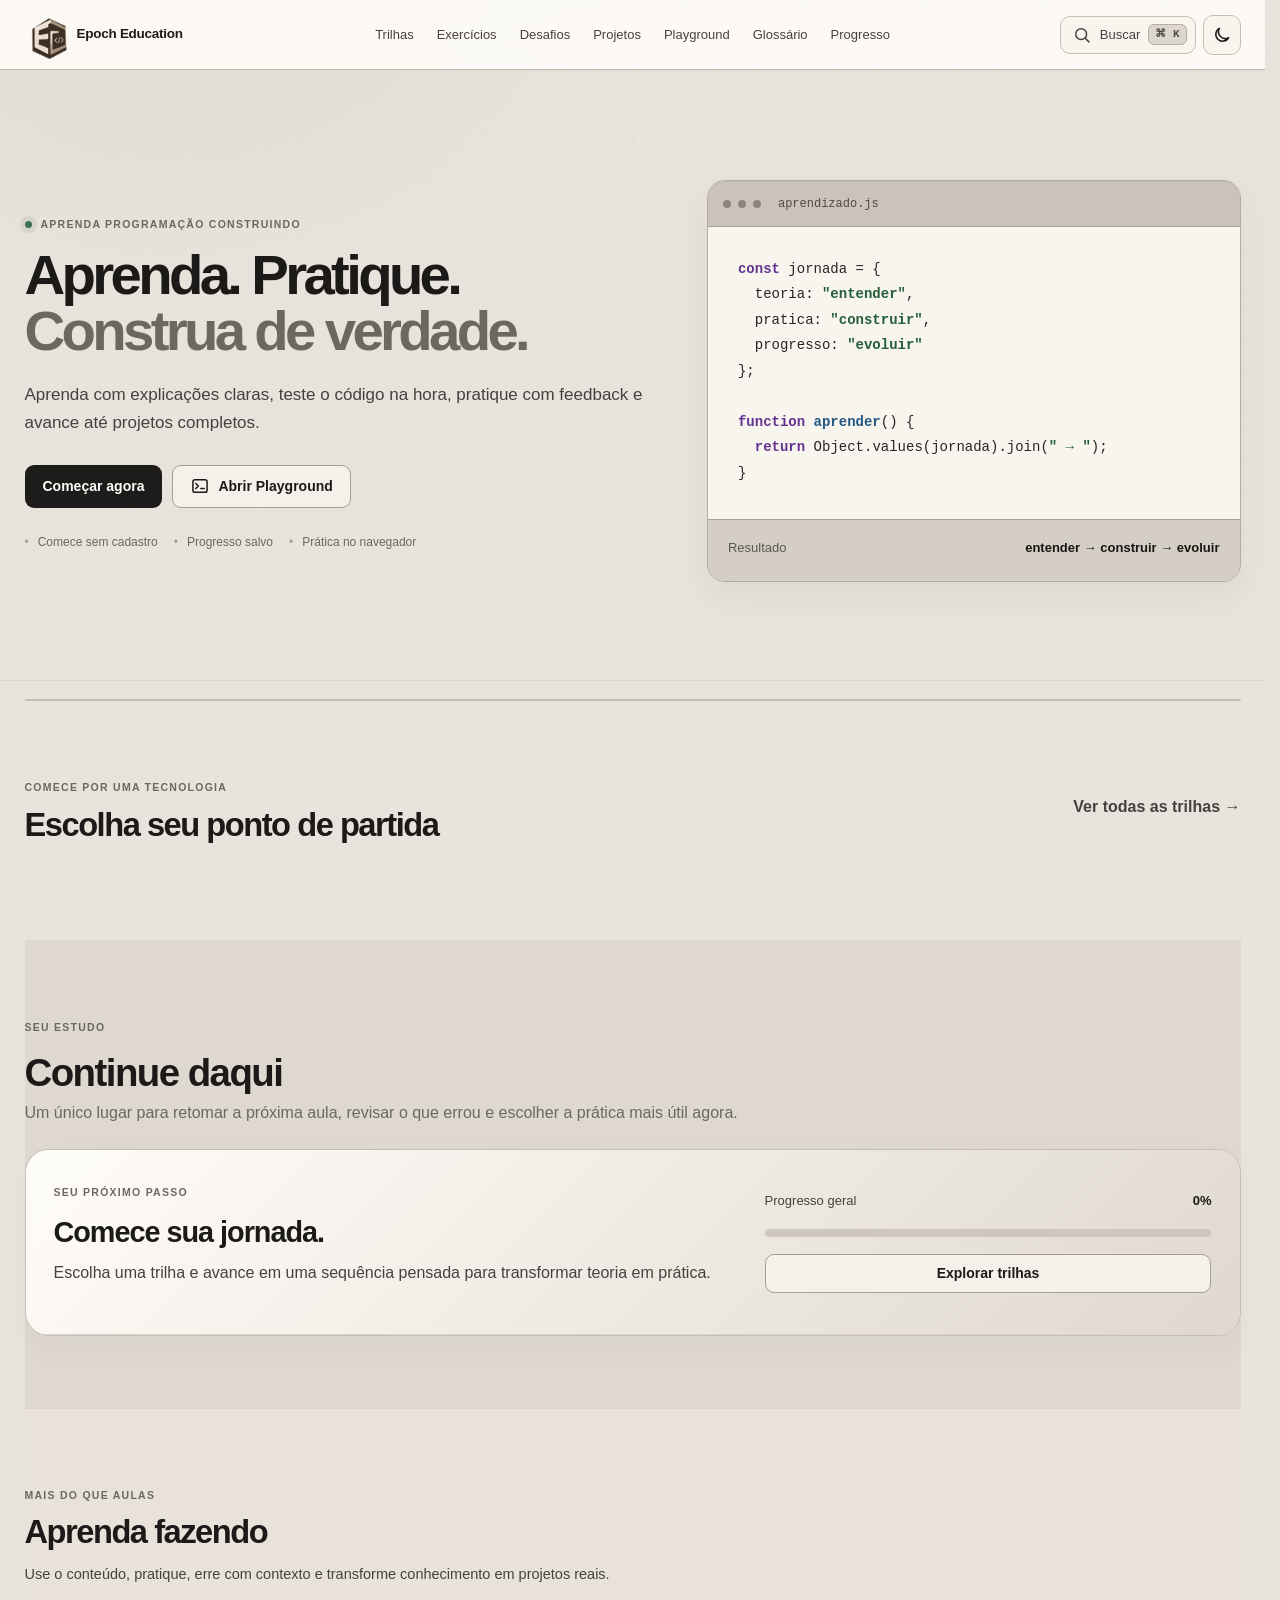
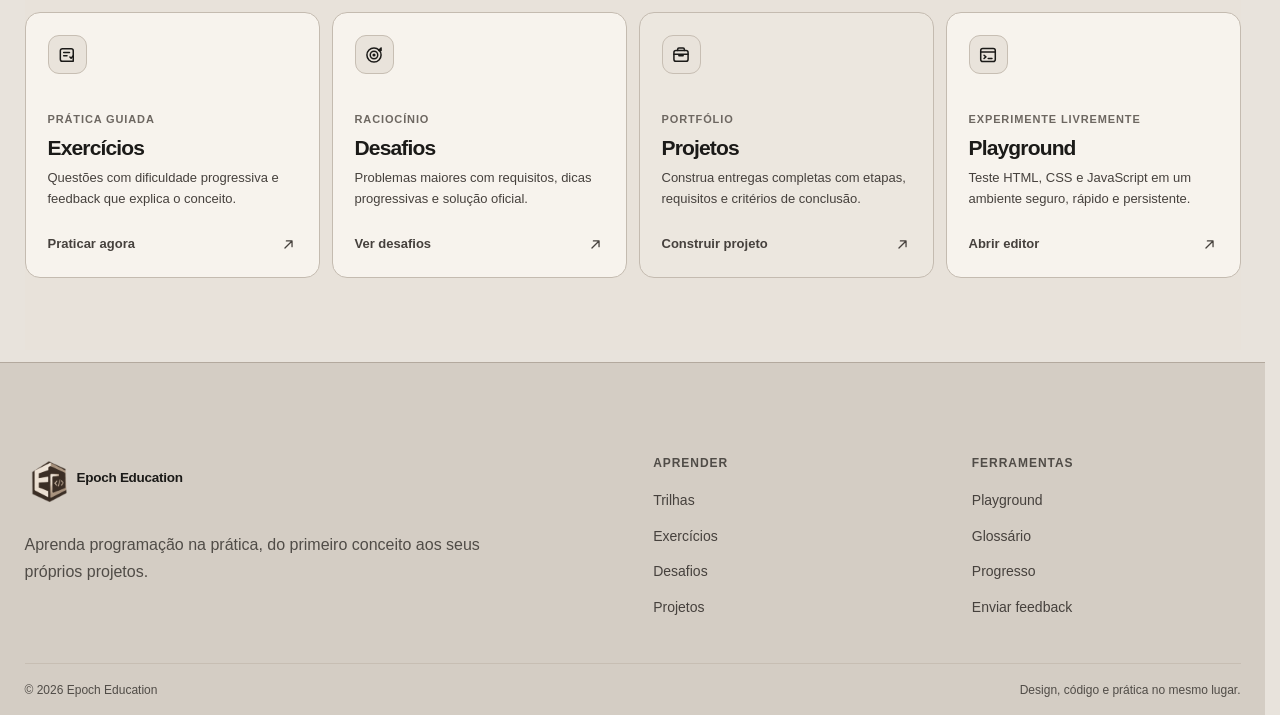
==== Epoch-Education.html @ a71ec085 "chore: sincroniza standalone" ====
<!doctype html>
<html lang="pt-BR" data-theme="dark" data-standalone-file="true" data-build="57">
<head>
  <meta charset="UTF-8" />
  <meta name="viewport" content="width=device-width, initial-scale=1.0" />
  <meta name="description" content="Epoch Education — aprenda HTML, CSS, JavaScript e Python com aulas completas, exercícios, desafios, projetos e playground interativo." />
  <meta name="theme-color" content="#08090a" />
  <meta name="color-scheme" content="dark light" />
  <title>Epoch Education</title>
  <script>
    (() => {
      try {
        const saved = JSON.parse(localStorage.getItem('enterprise-educacional-state-v2') || '{}');
        const theme = saved.theme === 'light' || saved.theme === 'dark'
          ? saved.theme
          : (window.matchMedia && window.matchMedia('(prefers-color-scheme: light)').matches ? 'light' : 'dark');
        document.documentElement.dataset.theme = theme;
        const meta = document.querySelector('meta[name="theme-color"]');
        if (meta) meta.content = theme === 'light' ? '#f5efe6' : '#08090a';
      } catch {}
    })();
  </script>
  <link id="favicon32" rel="icon" type="image/png" sizes="32x32" href="[data-uri]" data-dark-href="[data-uri]" data-light-href="[data-uri]" />
  <link id="favicon16" rel="icon" type="image/png" sizes="16x16" href="[data-uri]" data-dark-href="[data-uri]" data-light-href="[data-uri]" />
  <link id="appleTouchIcon" rel="apple-touch-icon" sizes="180x180" href="[data-uri]" data-dark-href="[data-uri]" data-light-href="[data-uri]" />
  <script>
    (() => {
      const theme = document.documentElement.dataset.theme;
      const isLight = theme === 'light';
      const setHref = (id, darkHref, lightHref) => {
        const el = document.getElementById(id);
        if (el) el.href = isLight ? lightHref : darkHref;
      };
      setTimeout(() => {
        setHref('favicon32', '[data-uri]', '[data-uri]');
        setHref('favicon16', '[data-uri]', '[data-uri]');
        setHref('appleTouchIcon', '[data-uri]', '[data-uri]');
      }, 0);
    })();
  </script>
<meta name="apple-mobile-web-app-capable" content="yes" />
  <meta name="apple-mobile-web-app-status-bar-style" content="black-translucent" />
  <style>

:root {
  color-scheme: dark;
  --bg-0: #060708;
  --bg: #090a0b;
  --bg-2: #0d0f11;
  --bg-3: #111316;
  --surface: #14171a;
  --surface-2: #181c20;
  --surface-3: #1d2126;
  --surface-4: #252a30;
  --surface-hover: #20252b;
  --text: #f5f6f7;
  --text-2: #c5c9ce;
  --text-3: #8e949c;
  --text-4: #686e76;
  --border: #292e34;
  --border-soft: #20252a;
  --border-strong: #3b424a;
  --accent: #f2f3f4;
  --accent-2: #d7dade;
  --accent-contrast: #0c0d0f;
  --success: #8bcaa2;
  --warning: #d4b774;
  --danger: #df8585;
  --focus: #f4f5f6;
  --code-purple: #cfb7ff;
  --code-green: #b8ddb2;
  --code-blue: #a9cbe9;
  --code-orange: #e4c59e;
  --header-h: 74px;
  --radius-xs: 6px;
  --radius-sm: 9px;
  --radius-md: 13px;
  --radius-lg: 18px;
  --radius-xl: 24px;
  --shadow-soft: 0 16px 42px rgba(0,0,0,.18);
  --shadow-strong: 0 28px 80px rgba(0,0,0,.34);
  --shell: min(1640px, calc(100vw - 64px));
  --reading: 780px;
  --editor-split: 55%;
  --font-mono: ui-monospace, SFMono-Regular, Menlo, Monaco, Consolas, "Liberation Mono", "Courier New", monospace;
  --mono: var(--font-mono);
}

html[data-theme="light"] {
  color-scheme: light;
  --bg-0: #ede6dc;
  --bg: #f5efe6;
  --bg-2: #f1eadf;
  --bg-3: #ebe2d6;
  --surface: #faf6f0;
  --surface-2: #fffdf9;
  --surface-3: #f3ece2;
  --surface-4: #e5dccf;
  --surface-hover: #eee6db;
  --text: #1b1916;
  --text-2: #554d45;
  --text-3: #7f756c;
  --text-4: #a09589;
  --border: #d7cec1;
  --border-soft: #e8e0d5;
  --border-strong: #c5b9aa;
  --accent: #1b1916;
  --accent-2: #302b25;
  --accent-contrast: #fffdf9;
  --success: #3f7357;
  --warning: #8a6a29;
  --danger: #a75252;
  --focus: #1b1916;
  --shadow-soft: 0 14px 34px rgba(50,40,30,.08);
  --shadow-strong: 0 28px 70px rgba(50,40,30,.14);
}

* { box-sizing: border-box; }
html { scroll-behavior: smooth; }
body {
  margin: 0;
  min-width: 320px;
  background:
    radial-gradient(circle at 15% -10%, color-mix(in srgb, var(--surface-4) 38%, transparent), transparent 28rem),
    var(--bg);
  color: var(--text);
  font: 16px/1.65 Inter, ui-sans-serif, -apple-system, BlinkMacSystemFont, "Segoe UI", sans-serif;
  -webkit-font-smoothing: antialiased;
  text-rendering: optimizeLegibility;
}
body::before {
  content: "";
  position: fixed;
  inset: 0;
  pointer-events: none;
  z-index: -1;
  opacity: .018;
  background-image: url("data:image/svg+xml,%3Csvg xmlns='http://www.w3.org/2000/svg' width='120' height='120'%3E%3Cfilter id='n'%3E%3CfeTurbulence type='fractalNoise' baseFrequency='.9' numOctaves='2' stitchTiles='stitch'/%3E%3C/filter%3E%3Crect width='100%25' height='100%25' filter='url(%23n)' opacity='.7'/%3E%3C/svg%3E");
}

::selection { background: color-mix(in srgb, var(--accent) 22%, transparent); }
a { color: inherit; text-decoration: none; }
button, input, textarea, select { font: inherit; }
button, select { color: inherit; }
button, a { -webkit-tap-highlight-color: transparent; }
button:focus-visible, a:focus-visible, input:focus-visible, textarea:focus-visible, select:focus-visible, [tabindex]:focus-visible { outline: 2px solid var(--focus); outline-offset: 3px; }
svg { width: 20px; height: 20px; fill: none; stroke: currentColor; stroke-width: 1.8; stroke-linecap: round; stroke-linejoin: round; }
kbd { font: 600 11px/1 ui-monospace, SFMono-Regular, Menlo, monospace; color: var(--text-3); background: var(--bg-2); border: 1px solid var(--border); border-bottom-color: var(--border-strong); border-radius: 6px; padding: 4px 6px; }

.skip-link { position: fixed; top: 10px; left: 10px; z-index: 999; padding: 10px 14px; background: var(--accent); color: var(--accent-contrast); transform: translateY(-160%); border-radius: var(--radius-sm); }
.skip-link:focus { transform: translateY(0); }
.icon-sprite { position: absolute; width: 0; height: 0; overflow: hidden; }
.shell { width: var(--shell); margin: 0 auto; }

/* Header */
.site-header {
  position: sticky; top: 0; z-index: 50; height: var(--header-h);
  border-bottom: 1px solid color-mix(in srgb, var(--border) 76%, transparent);
  background: color-mix(in srgb, var(--bg) 86%, transparent);
  backdrop-filter: blur(20px) saturate(110%);
}
.header-inner { height: 100%; display: grid; grid-template-columns: 1fr auto 1fr; align-items: center; gap: 24px; }
.brand { display: inline-flex; align-items: center; gap: 12px; min-width: 0; width: fit-content; }
.brand-mark { width: 48px; height: 48px; display: inline-grid; place-items: center; flex: 0 0 auto; padding: 0; border: 0; background: transparent; }
.brand-symbol { width: 100%; height: 100%; }
.brand-symbol-frame { fill: var(--surface-2); stroke: var(--border-strong); }
.brand-symbol-primary { stroke: var(--text); stroke-width: 2.4; }
.brand-symbol-secondary { stroke: var(--text-3); stroke-width: 2.1; }
.brand-symbol-slash { stroke: var(--text-2); stroke-width: 2.2; }
.brand-name { font-weight: 780; font-size: 14px; letter-spacing: -.015em; white-space: nowrap; }
.desktop-nav { display: flex; align-items: center; gap: 2px; }
.desktop-nav a { position: relative; padding: 9px 12px; color: var(--text-2); font-size: 14px; border-radius: var(--radius-sm); transition: color .16s ease, background .16s ease; }
.desktop-nav a:hover { color: var(--text); background: var(--surface); }
.desktop-nav a.active { color: var(--text); background: var(--surface-2); }
.desktop-nav a.active::after { content: ""; position: absolute; left: 12px; right: 12px; bottom: 3px; height: 1px; background: var(--text-3); }
.header-actions { justify-self: end; display: flex; align-items: center; gap: 8px; }
.icon-button, .search-trigger { border: 1px solid var(--border); background: var(--surface); cursor: pointer; transition: .16s ease; }
.icon-button { display: inline-grid; place-items: center; width: 40px; height: 40px; padding: 0; border-radius: 10px; }
.search-trigger { min-height: 40px; padding: 0 8px 0 11px; display: inline-flex; align-items: center; gap: 8px; border-radius: 10px; color: var(--text-2); }
.search-trigger-label { font-size: 13px; }
.search-trigger:hover, .icon-button:hover { background: var(--surface-hover); border-color: var(--border-strong); color: var(--text); }
.mobile-menu-button { display: none; }
.mobile-nav { position: absolute; top: calc(var(--header-h) - 1px); left: 0; right: 0; padding: 12px 22px 20px; background: color-mix(in srgb, var(--bg) 96%, transparent); border-bottom: 1px solid var(--border); box-shadow: var(--shadow-strong); }
.mobile-nav a { display: block; padding: 13px 4px; border-bottom: 1px solid var(--border-soft); color: var(--text-2); font-weight: 650; }
.mobile-nav a:last-child { border-bottom: 0; }

/* Shared */
.page { display: none; min-height: calc(100vh - var(--header-h)); }
.page.active { display: block; animation: pageIn .24s ease both; }
@keyframes pageIn { from { opacity: 0; transform: translateY(5px); } to { opacity: 1; transform: none; } }
h1,h2,h3,p { margin-top: 0; }
h1,h2,h3 { letter-spacing: -.04em; line-height: 1.08; text-wrap: balance; }
p { text-wrap: pretty; }
.eyebrow { display: inline-flex; align-items: center; gap: 9px; margin-bottom: 18px; color: var(--text-2); font-size: 12px; font-weight: 800; letter-spacing: .1em; text-transform: uppercase; }
.eyebrow.simple { margin: 0 0 10px; }
.status-dot { width: 7px; height: 7px; border-radius: 50%; background: var(--success); box-shadow: 0 0 0 5px color-mix(in srgb, var(--success) 11%, transparent); }
.text-muted { color: var(--text-3); }
.button { min-height: 46px; display: inline-flex; align-items: center; justify-content: center; gap: 8px; padding: 0 18px; border-radius: 10px; border: 1px solid transparent; font-weight: 760; cursor: pointer; transition: transform .16s ease, background .16s ease, border-color .16s ease, color .16s ease; }
.button.primary { background: var(--accent); color: var(--accent-contrast); }
.button.primary:hover { transform: translateY(-1px); background: var(--accent-2); }
.button.primary:active { transform: translateY(0); }
.button.secondary { border-color: var(--border-strong); background: var(--surface); color: var(--text); }
.button.secondary:hover { background: var(--surface-hover); }
.button.danger-ghost { border-color: color-mix(in srgb, var(--danger) 44%, var(--border)); color: var(--danger); background: transparent; }
.button:disabled { opacity: .55; cursor: not-allowed; transform: none !important; }
.text-button, .text-link { border: 0; padding: 0; background: transparent; color: var(--text-2); font-weight: 700; cursor: pointer; }
.text-button { display: inline-flex; align-items: center; gap: 7px; }
.text-button:hover, .text-link:hover { color: var(--text); }
.text-button .ui-icon { width: 16px; height: 16px; }
.badge-row { display: flex; gap: 7px; flex-wrap: wrap; margin-bottom: 18px; }
.badge { display: inline-flex; align-items: center; min-height: 25px; padding: 3px 8px; border: 1px solid var(--border); border-radius: 999px; background: color-mix(in srgb, var(--surface-3) 66%, transparent); color: var(--text-3); font-size: 11px; font-weight: 680; }
.progress { height: 8px; border-radius: 999px; background: var(--surface-4); overflow: hidden; }
.progress span { display: block; height: 100%; background: linear-gradient(90deg, var(--text-3), var(--accent)); border-radius: inherit; transition: width .35s ease; }
.progress-label { display: flex; justify-content: space-between; gap: 16px; font-size: 13px; color: var(--text-2); }
.progress-label strong { color: var(--text); }
.empty-state { padding: 26px; border: 1px dashed var(--border); background: var(--bg-2); border-radius: var(--radius-md); color: var(--text-3); text-align: center; }

/* Home */
.hero-wrap { position: relative; overflow: clip; border-bottom: 1px solid var(--border-soft); }
.hero-wrap::before { content: ""; position: absolute; inset: 0; pointer-events: none; background: linear-gradient(90deg, transparent 0 49.85%, color-mix(in srgb, var(--border) 38%, transparent) 49.9% 50.1%, transparent 50.15%), linear-gradient(color-mix(in srgb, var(--border) 22%, transparent) 1px, transparent 1px); background-size: 100% 100%, 100% 96px; mask-image: linear-gradient(to bottom, rgba(0,0,0,.5), transparent 85%); opacity: .36; }
.hero-grid { position: relative; display: grid; grid-template-columns: 1.08fr .92fr; gap: 84px; align-items: center; padding: 94px 0 76px; min-height: 660px; }
.hero-copy h1 { font-size: clamp(54px, 5.15vw, 88px); margin: 0 0 28px; max-width: 900px; }
.hero-lead { max-width: 760px; color: var(--text-2); font-size: clamp(18px,1.3vw,22px); line-height: 1.65; margin-bottom: 32px; }
.hero-actions { display: flex; gap: 12px; flex-wrap: wrap; }
.hero-meta { display: flex; gap: 22px; flex-wrap: wrap; margin-top: 30px; color: var(--text-3); font-size: 13px; }
.hero-meta span::before { content: "•"; margin-right: 9px; color: var(--border-strong); }
.hero-panel { position: relative; border: 1px solid var(--border); background: linear-gradient(180deg, var(--surface-2), var(--surface)); border-radius: var(--radius-xl); overflow: hidden; box-shadow: var(--shadow-strong); }
.hero-panel::after { content: ""; position: absolute; inset: 0; pointer-events: none; border-radius: inherit; box-shadow: inset 0 1px 0 color-mix(in srgb, var(--text) 6%, transparent); }
.terminal-top { display: flex; align-items: center; gap: 7px; height: 49px; padding: 0 16px; border-bottom: 1px solid var(--border); color: var(--text-3); font: 12px/1 ui-monospace, SFMono-Regular, Menlo, monospace; background: var(--surface); }
.terminal-top > span { width: 8px; height: 8px; border-radius: 50%; background: var(--border-strong); }
.terminal-top div { margin-left: 10px; }
.hero-panel pre { margin: 0; padding: 36px; min-height: 324px; overflow: auto; font: 15px/1.9 ui-monospace, SFMono-Regular, Menlo, monospace; color: var(--text-2); background: color-mix(in srgb, var(--bg-2) 58%, var(--surface)); }
.code-keyword { color: var(--code-purple); }.code-string { color: var(--code-green); }.code-fn { color: var(--code-blue); }
.terminal-result { display: flex; justify-content: space-between; gap: 20px; padding: 20px 24px; border-top: 1px solid var(--border); background: var(--surface); font-size: 14px; }
.terminal-result span { color: var(--text-3); }
.platform-strip { display: grid; grid-template-columns: repeat(4,1fr); margin-top: 28px; border: 1px solid var(--border); border-radius: var(--radius-lg); background: var(--surface); overflow: hidden; }
.platform-stat { min-height: 74px; display: flex; align-items: center; gap: 12px; padding: 15px 20px; border-right: 1px solid var(--border); color: var(--text-2); font-size: 13px; }
.platform-stat:last-child { border-right: 0; }
.platform-stat-icon { width: 34px; height: 34px; display: grid; place-items: center; border-radius: 9px; background: var(--surface-3); color: var(--text); }
.platform-stat-icon svg { width: 17px; height: 17px; }
.section-block { padding: 76px 0; }
.section-block + .section-block { border-top: 1px solid var(--border-soft); }
.section-tone-b { position: relative; }
.section-tone-b::before { content: ""; position: absolute; z-index: -1; left: 0; width: 100%; transform: none; inset-block: 0; background: color-mix(in srgb, var(--bg-2) 62%, transparent); }
.section-heading { display: flex; align-items: end; justify-content: space-between; gap: 40px; margin-bottom: 34px; }
.section-heading.compact { align-items: center; }
.section-heading h2 { margin: 0; font-size: clamp(34px,3vw,48px); }
.section-heading p { color: var(--text-2); max-width: 680px; margin: 12px 0 0; }
.tech-grid { display: grid; grid-template-columns: repeat(4,1fr); gap: 16px; }
.tech-card { position: relative; min-height: 260px; padding: 25px; display: flex; flex-direction: column; border: 1px solid var(--border); border-radius: var(--radius-lg); background: linear-gradient(145deg, var(--surface-2), var(--surface)); transition: transform .18s ease, border-color .18s ease, background .18s ease; overflow: hidden; }
.tech-card::after { content: ""; position: absolute; width: 120px; height: 120px; border: 1px solid var(--border-soft); border-radius: 28px; right: -54px; top: -48px; transform: rotate(22deg); }
.tech-card:hover { transform: translateY(-4px); border-color: var(--border-strong); background: linear-gradient(145deg, var(--surface-3), var(--surface)); }
.tech-card .tech-code { display: inline-flex; width: 48px; height: 48px; align-items: center; justify-content: center; border: 1px solid var(--border-strong); background: var(--bg-2); border-radius: 12px; font: 800 13px/1 ui-monospace,monospace; margin-bottom: 42px; }
.tech-card h3 { font-size: 26px; margin: 0 0 8px; }
.tech-card p { color: var(--text-2); margin: 0 0 24px; font-size: 14px; }
.tech-card .card-foot { margin-top: auto; display: flex; align-items: end; justify-content: space-between; gap: 16px; color: var(--text-3); font-size: 12px; }
.tech-card .card-foot strong { display: block; color: var(--text); font-size: 13px; margin-top: 3px; }
.continue-card { display: grid; grid-template-columns: 1fr minmax(330px,.66fr); gap: 54px; padding: 38px; border: 1px solid var(--border); background: linear-gradient(135deg, var(--surface-2), var(--surface)); border-radius: var(--radius-xl); box-shadow: var(--shadow-soft); }
.continue-card h2 { font-size: 36px; margin-bottom: 11px; }
.continue-card p { color: var(--text-2); margin: 0; max-width: 730px; }
.continue-meta { display: flex; gap: 10px; flex-wrap: wrap; margin-top: 20px; }
.continue-meta span { padding: 6px 9px; border-radius: 8px; background: var(--surface-3); border: 1px solid var(--border); color: var(--text-3); font-size: 12px; }
.continue-progress { display: flex; flex-direction: column; justify-content: center; gap: 17px; }
.feature-grid { display: grid; grid-template-columns: repeat(12,1fr); gap: 16px; }
.feature-card { min-height: 280px; padding: 26px; border: 1px solid var(--border); background: var(--surface); border-radius: var(--radius-lg); display: flex; flex-direction: column; transition: transform .18s ease, border-color .18s ease, background .18s ease; }
.feature-card:nth-child(1), .feature-card:nth-child(4) { grid-column: span 4; }
.feature-card:nth-child(2), .feature-card:nth-child(3) { grid-column: span 2; }
.feature-card:hover { transform: translateY(-3px); border-color: var(--border-strong); background: var(--surface-2); }
.feature-icon { width: 44px; height: 44px; display: grid; place-items: center; border: 1px solid var(--border); border-radius: 11px; background: var(--surface-3); margin-bottom: 36px; }
.feature-kicker { color: var(--text-3); font-size: 11px; font-weight: 800; text-transform: uppercase; letter-spacing: .08em; margin-bottom: 8px; }
.feature-card h3 { font-size: 24px; margin: 0 0 9px; }
.feature-card p { color: var(--text-2); font-size: 14px; margin: 0 0 24px; }
.feature-link { margin-top: auto; display: inline-flex; align-items: center; justify-content: space-between; gap: 12px; color: var(--text-2); font-size: 13px; font-weight: 700; }
.feature-link svg { width: 17px; height: 17px; }

/* Page shells */
.page-shell { padding: 68px 0 96px; }
.page-header { max-width: 940px; margin-bottom: 42px; }
.page-header.split { max-width: none; display: flex; align-items: end; justify-content: space-between; gap: 28px; }
.page-header.compact-bottom { margin-bottom: 24px; }
.page-header h1 { font-size: clamp(46px,4.2vw,68px); margin: 0 0 16px; }
.page-header p { max-width: 760px; color: var(--text-2); font-size: 18px; margin: 0; }

/* Tracks */
.track-grid { display: grid; grid-template-columns: repeat(2,1fr); gap: 18px; }
.track-card { position: relative; padding: 30px; border: 1px solid var(--border); border-radius: var(--radius-xl); background: linear-gradient(145deg, var(--surface-2), var(--surface)); overflow: hidden; }
.track-card::after { content: ""; position: absolute; width: 190px; height: 190px; border: 1px solid var(--border-soft); border-radius: 36px; right: -95px; top: -90px; transform: rotate(26deg); pointer-events: none; }
.track-top { display: flex; justify-content: space-between; gap: 24px; align-items: flex-start; margin-bottom: 26px; }
.track-icon { width: 58px; height: 58px; display: grid; place-items: center; border: 1px solid var(--border-strong); background: var(--bg-2); border-radius: 14px; font: 800 14px/1 ui-monospace,monospace; }
.track-card h2 { font-size: 32px; margin: 0 0 9px; }
.track-card p { color: var(--text-2); margin: 0; max-width: 580px; }
.track-meta { display: flex; gap: 10px; flex-wrap: wrap; color: var(--text-3); font-size: 12px; margin: 22px 0; }
.track-meta span { padding: 6px 9px; border: 1px solid var(--border); background: var(--surface-3); border-radius: 8px; }
.track-modules { display: grid; gap: 0; margin: 24px 0; }
.module-row { display: flex; align-items: center; justify-content: space-between; gap: 14px; padding: 13px 0; border-top: 1px solid var(--border-soft); font-size: 14px; }
.module-row span:last-child { color: var(--text-3); }
.track-next { padding: 15px 16px; margin: 18px 0; border: 1px solid var(--border); border-radius: var(--radius-md); background: var(--bg-2); }
.track-next small { display: block; color: var(--text-3); margin-bottom: 4px; }
.track-next strong { font-size: 14px; }

/* Lesson */
.lesson-layout { display: grid; grid-template-columns: 312px minmax(0,1fr); gap: 58px; padding: 44px 0 96px; }
.lesson-sidebar { position: sticky; top: calc(var(--header-h) + 20px); align-self: start; max-height: calc(100vh - var(--header-h) - 40px); overflow: hidden; border: 1px solid var(--border); border-radius: var(--radius-lg); background: var(--surface); }
.lesson-mobile-toggle { display: none; }
.lesson-sidebar-body { max-height: inherit; overflow: auto; }
.sidebar-heading { padding: 22px 20px 16px; border-bottom: 1px solid var(--border); background: linear-gradient(180deg,var(--surface-2),var(--surface)); }
.sidebar-heading h2 { font-size: 22px; margin: 0 0 6px; }
.sidebar-heading p { color: var(--text-3); font-size: 12px; margin: 0; }
.lesson-nav { display: grid; padding: 8px; }
.lesson-module-group + .lesson-module-group { border-top: 1px solid var(--border-soft); padding-top: 8px; margin-top: 8px; }
.lesson-module-title { padding: 8px 10px 6px; color: var(--text-4); font-size: 10px; font-weight: 800; text-transform: uppercase; letter-spacing: .08em; }
.lesson-nav button { display: flex; align-items: center; gap: 10px; width: 100%; padding: 10px; border: 0; border-radius: 9px; background: transparent; color: var(--text-2); text-align: left; cursor: pointer; }
.lesson-nav button:hover, .lesson-nav button.active { background: var(--surface-3); color: var(--text); }
.lesson-nav button.active { box-shadow: inset 2px 0 var(--text-3); }
.lesson-nav .lesson-state { width: 20px; height: 20px; border: 1px solid var(--border-strong); border-radius: 50%; display: grid; place-items: center; font-size: 10px; flex: 0 0 auto; }
.lesson-nav button.done .lesson-state { background: var(--accent); color: var(--accent-contrast); border-color: var(--accent); }
.sidebar-progress { padding: 18px 20px 22px; border-top: 1px solid var(--border); background: var(--bg-2); }
.lesson-content { min-width: 0; max-width: 1040px; padding-bottom: 40px; }
.lesson-breadcrumb { color: var(--text-3); font-size: 12px; margin-bottom: 16px; }
.lesson-header-meta { display: flex; gap: 10px; flex-wrap: wrap; margin: 0 0 18px; }
.lesson-header-meta span { display: inline-flex; align-items: center; gap: 6px; min-height: 28px; padding: 5px 9px; border: 1px solid var(--border); border-radius: 8px; background: var(--surface); color: var(--text-3); font-size: 12px; }
.lesson-header-meta svg { width: 14px; height: 14px; }
.lesson-content h1 { font-size: clamp(46px,4vw,66px); margin: 0 0 16px; }
.lesson-intro { font-size: 19px; line-height: 1.7; color: var(--text-2); max-width: var(--reading); margin-bottom: 34px; }
.lesson-top-grid { display: grid; grid-template-columns: minmax(0,var(--reading)) 220px; gap: 30px; align-items: start; }
.lesson-toc { position: sticky; top: calc(var(--header-h) + 24px); padding: 16px; border: 1px solid var(--border); border-radius: var(--radius-md); background: var(--surface); }
.lesson-toc strong { display: block; font-size: 11px; text-transform: uppercase; letter-spacing: .08em; color: var(--text-3); margin-bottom: 9px; }
.lesson-toc a { display: block; padding: 5px 0; color: var(--text-3); font-size: 12px; }
.lesson-toc a:hover { color: var(--text); }
.lesson-section { max-width: var(--reading); margin: 46px 0; scroll-margin-top: 100px; }
.lesson-section h2 { font-size: 30px; margin-bottom: 15px; }
.lesson-section h3 { font-size: 21px; margin: 24px 0 10px; }
.lesson-section p, .lesson-section li { color: var(--text-2); }
.lesson-section ul { padding-left: 20px; }
.lesson-objectives { padding: 24px; border: 1px solid var(--border); background: linear-gradient(145deg,var(--surface-2),var(--surface)); border-radius: var(--radius-lg); }
.lesson-objectives li + li { margin-top: 7px; }
.lesson-rich-grid { display: grid; grid-template-columns: 1fr 1fr; gap: 14px; max-width: var(--reading); margin: 28px 0; }
.mini-callout { padding: 18px; border: 1px solid var(--border); border-radius: var(--radius-md); background: var(--surface); }
.mini-callout strong { display: block; margin-bottom: 6px; }
.mini-callout p { margin: 0; color: var(--text-2); }
.callout { max-width: var(--reading); padding: 20px 22px; border-left: 3px solid var(--border-strong); background: var(--surface); border-radius: 0 var(--radius-md) var(--radius-md) 0; margin: 26px 0; }
.callout.tip { border-left-color: var(--success); }
.callout.warning { border-left-color: var(--warning); }
.callout strong { display: block; margin-bottom: 5px; }
.callout p { margin: 0; color: var(--text-2); }
.code-block { max-width: 900px; margin: 30px 0; border: 1px solid var(--border); background: #0b0d0f; border-radius: var(--radius-lg); overflow: hidden; }
.code-head { min-height: 44px; display: flex; align-items: center; justify-content: space-between; gap: 12px; padding: 0 14px; border-bottom: 1px solid #252a2f; background: #111417; color: #9ba1a8; font-size: 12px; }
.code-block pre { margin: 0; overflow: auto; padding: 22px; color: #e6e8eb; font: 14px/1.75 ui-monospace,SFMono-Regular,Menlo,monospace; }
html[data-theme="light"] .code-block { box-shadow: var(--shadow-soft); }
.lesson-concepts { display: flex; gap: 7px; flex-wrap: wrap; max-width: var(--reading); margin: 26px 0; }
.term-inline { border: 1px solid var(--border); background: var(--surface); color: var(--text-2); border-radius: 8px; padding: 6px 9px; cursor: pointer; font-size: 12px; text-decoration: underline; text-decoration-style: dotted; text-underline-offset: 3px; }
.term-inline:hover { background: var(--surface-hover); color: var(--text); }
.lesson-actions { display: grid; grid-template-columns: 1fr auto 1fr; gap: 12px; align-items: center; padding-top: 34px; border-top: 1px solid var(--border); margin-top: 54px; }
.lesson-actions .next { text-align: right; }
.lesson-actions .button { justify-self: center; }

/* Exercises */
.exercise-toolbar { display: flex; gap: 8px; flex-wrap: wrap; margin-bottom: 24px; }
.filter-chip { min-height: 38px; border: 1px solid var(--border); background: var(--surface); color: var(--text-2); padding: 7px 13px; border-radius: 999px; cursor: pointer; }
.filter-chip:hover { border-color: var(--border-strong); color: var(--text); }
.filter-chip.active { background: var(--accent); color: var(--accent-contrast); border-color: var(--accent); }
.exercise-layout { display: grid; grid-template-columns: 350px minmax(0,1fr); gap: 18px; align-items: start; }
.exercise-list-panel { border: 1px solid var(--border); border-radius: var(--radius-lg); background: var(--surface); overflow: hidden; position: sticky; top: calc(var(--header-h) + 24px); }
.exercise-list-meta { padding: 14px 16px; border-bottom: 1px solid var(--border); color: var(--text-3); font-size: 12px; }
.exercise-list { display: grid; max-height: 720px; overflow: auto; padding: 7px; }
.exercise-list button { width: 100%; text-align: left; padding: 14px; border: 0; border-bottom: 1px solid var(--border-soft); background: transparent; border-radius: 9px; cursor: pointer; color: var(--text); }
.exercise-list button:hover { background: var(--surface-3); }
.exercise-list button.active { background: var(--surface-3); box-shadow: inset 2px 0 var(--text-3); }
.exercise-list small { display: block; color: var(--text-3); margin-bottom: 5px; }
.exercise-list strong { font-size: 14px; }
.exercise-list .exercise-list-state { float: right; color: var(--success); }
.exercise-card { min-height: 510px; padding: 34px; border: 1px solid var(--border); background: linear-gradient(145deg,var(--surface-2),var(--surface)); border-radius: var(--radius-xl); }
.exercise-card-head { display: flex; align-items: start; justify-content: space-between; gap: 20px; margin-bottom: 18px; }
.exercise-card h2 { font-size: 34px; margin-bottom: 10px; }
.exercise-counter { color: var(--text-3); font-size: 12px; white-space: nowrap; }
.exercise-prompt { font-size: 18px; line-height: 1.7; color: var(--text-2); max-width: 790px; }
.options { display: grid; gap: 10px; margin: 26px 0; }
.option { position: relative; padding: 15px 16px; border: 1px solid var(--border); background: var(--bg-2); color: var(--text); border-radius: 11px; cursor: pointer; text-align: left; }
.option:hover { border-color: var(--border-strong); background: var(--surface-3); }
.option.selected { border-color: var(--text-3); background: var(--surface-3); box-shadow: inset 2px 0 var(--text-2); }
.answer-input { width: 100%; min-height: 138px; padding: 16px; margin: 10px 0 22px; border: 1px solid var(--border); background: var(--bg-2); color: var(--text); border-radius: 11px; resize: vertical; }
.exercise-actions { display: flex; align-items: center; gap: 12px; flex-wrap: wrap; }
.attempt-count { color: var(--text-3); font-size: 12px; }
.feedback { margin-top: 22px; padding: 20px; border-radius: var(--radius-md); border: 1px solid var(--border); background: var(--bg-2); }
.feedback.success { border-color: color-mix(in srgb,var(--success) 54%, var(--border)); box-shadow: inset 3px 0 color-mix(in srgb,var(--success) 68%, transparent); }
.feedback.error { border-color: color-mix(in srgb,var(--danger) 54%, var(--border)); box-shadow: inset 3px 0 color-mix(in srgb,var(--danger) 68%, transparent); }
.feedback strong { display: block; margin-bottom: 6px; }
.feedback p { margin: 0; color: var(--text-2); }
.feedback-actions { display: flex; gap: 12px; flex-wrap: wrap; margin-top: 14px; }

/* Challenge / Project */
.challenge-grid, .project-grid { display: grid; grid-template-columns: repeat(3,1fr); gap: 16px; align-items: start; }
.challenge-card, .project-card { padding: 26px; border: 1px solid var(--border); background: var(--surface); border-radius: var(--radius-lg); display: flex; flex-direction: column; min-height: 340px; }
.project-card { background: linear-gradient(150deg,var(--surface-2),var(--surface)); }
.challenge-card { background: linear-gradient(180deg,var(--surface),var(--bg-2)); }
.challenge-card h2, .project-card h2 { font-size: 27px; margin-bottom: 10px; }
.challenge-card > p, .project-card > p { color: var(--text-2); }
.card-bottom { margin-top: auto; }
.hint-box { margin-top: 18px; padding: 17px; background: var(--bg-2); border: 1px solid var(--border); border-radius: 10px; }
.hint-box p { margin: 0; color: var(--text-2); }
.requirement-list, .project-details { display: grid; gap: 8px; margin: 20px 0; }
.requirement-item { display: flex; gap: 9px; align-items: flex-start; padding-top: 8px; border-top: 1px solid var(--border-soft); color: var(--text-2); font-size: 13px; }
.requirement-item::before { content: "—"; color: var(--text-4); }
.project-progress-line { display: flex; align-items: center; justify-content: space-between; gap: 12px; margin: 18px 0 8px; color: var(--text-3); font-size: 12px; }
.project-step-row { display: flex; gap: 10px; align-items: flex-start; padding: 11px 0; border-top: 1px solid var(--border-soft); color: var(--text-2); font-size: 13px; cursor: pointer; }
.project-step-row input { margin-top: 3px; accent-color: var(--accent); }

/* Playground */
.playground-shell { padding: 58px 0 88px; }
.playground-actions { display: flex; gap: 9px; align-items: center; flex-wrap: wrap; justify-content: flex-end; }

.visually-hidden { position:absolute !important; width:1px !important; height:1px !important; padding:0 !important; margin:-1px !important; overflow:hidden !important; clip:rect(0 0 0 0) !important; white-space:nowrap !important; border:0 !important; }
.preset-picker { position:relative; z-index:18; }
.preset-trigger { min-height:46px; min-width:224px; max-width:280px; display:grid; grid-template-columns:34px minmax(0,1fr) 18px; align-items:center; gap:10px; padding:6px 10px 6px 7px; border:1px solid var(--border); border-radius:11px; background:var(--surface); color:var(--text); cursor:pointer; text-align:left; transition:background .16s ease,border-color .16s ease,box-shadow .16s ease; }
.preset-trigger:hover,.preset-picker.open .preset-trigger { background:var(--surface-hover); border-color:var(--border-strong); }
.preset-picker.open .preset-trigger { box-shadow:0 0 0 3px color-mix(in srgb,var(--focus) 8%,transparent); }
.preset-trigger-icon { width:34px; height:34px; display:grid; place-items:center; border-radius:8px; background:var(--surface-3); color:var(--text-2); }
.preset-trigger-icon .ui-icon { width:17px; height:17px; }
.preset-trigger-copy { min-width:0; display:flex; flex-direction:column; gap:1px; }
.preset-trigger-copy small { color:var(--text-4); font-size:9px; font-weight:800; letter-spacing:.08em; text-transform:uppercase; line-height:1.2; }
.preset-trigger-copy strong { overflow:hidden; text-overflow:ellipsis; white-space:nowrap; font-size:12px; line-height:1.35; letter-spacing:-.01em; }
.preset-chevron { width:15px; height:15px; color:var(--text-4); transition:transform .18s ease; }
.preset-picker.open .preset-chevron { transform:rotate(180deg); }
.preset-menu { position:absolute; top:calc(100% + 10px); right:0; width:min(570px,calc(100vw - 40px)); max-height:min(590px,70vh); overflow:auto; padding:16px; border:1px solid var(--border-strong); border-radius:16px; background:color-mix(in srgb,var(--surface-2) 97%,transparent); box-shadow:var(--shadow-strong); backdrop-filter:blur(18px); }
.preset-menu[hidden] { display:none; }
.preset-menu-head { padding:3px 4px 13px; border-bottom:1px solid var(--border-soft); margin-bottom:14px; }
.preset-menu-head strong { display:block; margin-top:5px; font-size:18px; letter-spacing:-.025em; }
.preset-menu-head p { margin:4px 0 0; color:var(--text-3); font-size:12px; line-height:1.5; }
.preset-options { display:grid; gap:17px; }
.preset-group { min-width:0; }
.preset-group-title { display:flex; align-items:center; justify-content:space-between; gap:12px; margin:0 3px 8px; }
.preset-group-title > span { color:var(--text-2); font-size:11px; font-weight:800; letter-spacing:.07em; text-transform:uppercase; }
.preset-group-title small { color:var(--text-4); font-size:10px; }
.preset-grid { display:grid; grid-template-columns:repeat(2,minmax(0,1fr)); gap:7px; }
.preset-option { position:relative; min-height:72px; display:grid; grid-template-columns:36px minmax(0,1fr) 18px; align-items:center; gap:10px; padding:10px; border:1px solid var(--border-soft); border-radius:11px; background:var(--surface); color:var(--text); text-align:left; cursor:pointer; transition:background .15s ease,border-color .15s ease,transform .15s ease; }
.preset-option:hover { background:var(--surface-3); border-color:var(--border); transform:translateY(-1px); }
.preset-option.active { background:color-mix(in srgb,var(--surface-3) 86%,var(--accent) 3%); border-color:var(--border-strong); }
.preset-option-icon { width:36px; height:36px; display:grid; place-items:center; border:1px solid var(--border); border-radius:9px; background:var(--bg-2); color:var(--text-2); }
.preset-option-icon .ui-icon { width:17px; height:17px; }
.preset-option-copy { min-width:0; display:flex; flex-direction:column; gap:3px; }
.preset-option-copy strong { font-size:12px; line-height:1.3; letter-spacing:-.01em; }
.preset-option-copy small { color:var(--text-3); font-size:10px; line-height:1.4; }
.preset-option-check { opacity:0; color:var(--text); transition:opacity .15s ease; }
.preset-option.active .preset-option-check { opacity:1; }
.preset-option-check .ui-icon { width:15px; height:15px; }
.workbench { --split: var(--editor-split); display: grid; grid-template-columns: minmax(0,var(--split)) 7px minmax(0,calc(100% - var(--split) - 7px)); min-height: 70vh; border: 1px solid var(--border); border-radius: var(--radius-xl); overflow: hidden; background: var(--surface); box-shadow: var(--shadow-soft); }
.workbench:fullscreen { width: 100vw; height: 100vh; min-height: 100vh; border-radius: 0; border: 0; }
.editor-pane, .preview-pane { min-width: 0; display: flex; flex-direction: column; }
.editor-pane { background: #0b0d0f; }
.preview-pane { background: #0b0d0f; }
.workbench-resizer { width: 7px; cursor: col-resize; background: var(--surface-4); border-left: 1px solid var(--border); border-right: 1px solid var(--border); transition: background .15s ease; }
.workbench-resizer:hover, .workbench-resizer:focus-visible { background: var(--border-strong); }
.pane-head { min-height: 50px; display: flex; align-items: center; justify-content: space-between; gap: 12px; padding: 0 14px; border-bottom: 1px solid var(--border); background: var(--surface); }
.pane-head strong { font-size: 13px; }
.tabs { display: flex; gap: 4px; }
.tabs button { height: 34px; padding: 0 11px; border: 0; background: transparent; color: var(--text-3); border-radius: 7px; cursor: pointer; }
.tabs button[aria-selected="true"] { background: var(--surface-3); color: var(--text); }
#codeEditor { flex: 1; width: 100%; min-height: 500px; border: 0; outline: 0; resize: none; padding: 22px; background: #0b0d0f; color: #e9ebee; font: 14px/1.72 ui-monospace,SFMono-Regular,Menlo,monospace; tab-size: 2; }
#previewFrame { flex: 1; width: 100%; border: 0; background: #0b0d0f; min-height: 385px; }
#runStatus { font-size: 12px; color: var(--text-3); }
.console-panel { height: 190px; display: flex; flex-direction: column; border-top: 1px solid var(--border); background: #101215; color: #e5e7ea; }
.console-head { min-height: 39px; padding: 0 12px; display: flex; align-items: center; justify-content: space-between; border-bottom: 1px solid #272b30; }
.console-head strong { font-size: 11px; text-transform: uppercase; letter-spacing: .08em; color: #9ea4ab; }
.console-output { flex: 1; overflow: auto; padding: 7px 12px; font: 12px/1.6 ui-monospace,SFMono-Regular,Menlo,monospace; }
.console-line { display: flex; gap: 9px; padding: 5px 0; border-bottom: 1px solid #1a1e22; color: #d7dade; }
.console-line::before { content: "›"; color: #727982; }
.console-line.warn { color: #dfc582; }
.console-line.error { color: #e49090; }
.console-line.error::before { content: "×"; }
.console-line.warn::before { content: "!"; }
.console-empty { color: #777e87; padding: 7px 0; }

/* Glossary */
.glossary-layout { display: grid; grid-template-columns: 370px minmax(0,1fr); gap: 34px; }
.glossary-list-panel { border: 1px solid var(--border); background: var(--surface); border-radius: var(--radius-xl); padding: 18px; align-self: start; position: sticky; top: calc(var(--header-h) + 24px); }
.search-field { display: flex; align-items: center; gap: 10px; min-height: 44px; padding: 0 12px; border: 1px solid var(--border); background: var(--bg-2); border-radius: 10px; }
.search-field svg { width: 17px; height: 17px; color: var(--text-3); }
.search-field input { width: 100%; border: 0; outline: 0; background: transparent; color: var(--text); }
.alphabet { display: flex; flex-wrap: wrap; gap: 4px; margin: 14px 0; }
.alphabet button { width: 28px; height: 28px; border: 0; background: transparent; color: var(--text-3); border-radius: 6px; cursor: pointer; }
.alphabet button:hover, .alphabet button.active { background: var(--surface-3); color: var(--text); }
.glossary-list { display: grid; max-height: 560px; overflow: auto; }
.glossary-list button { padding: 11px 10px; border: 0; border-top: 1px solid var(--border-soft); background: transparent; color: var(--text-2); text-align: left; cursor: pointer; }
.glossary-list button:hover { background: var(--surface-3); }
.glossary-list button.active { color: var(--text); background: var(--surface-3); box-shadow: inset 2px 0 var(--text-3); }
.glossary-detail { padding: 34px 12px; max-width: 900px; }
.glossary-detail .term-type, .term-type { color: var(--text-3); font: 800 11px/1 ui-monospace,monospace; text-transform: uppercase; letter-spacing: .08em; }
.glossary-detail h2 { font-size: 52px; margin: 14px 0; }
.glossary-detail .definition { font-size: 21px; color: var(--text-2); max-width: 760px; }
.glossary-detail section { margin-top: 36px; max-width: 760px; }
.glossary-detail section h3 { font-size: 22px; }
.glossary-detail section p { color: var(--text-2); }
.related-links { display: flex; flex-wrap: wrap; gap: 8px; }
.related-link { padding: 8px 10px; border: 1px solid var(--border); background: var(--surface); border-radius: 9px; color: var(--text-2); font-size: 12px; }
.related-link:hover { border-color: var(--border-strong); color: var(--text); }

/* Progress */
.progress-summary { display: grid; grid-template-columns: 1.3fr repeat(3,.72fr); gap: 14px; margin-bottom: 18px; }
.summary-card { position: relative; padding: 25px; border: 1px solid var(--border); background: var(--surface); border-radius: var(--radius-lg); overflow: hidden; }
.summary-card.primary { background: linear-gradient(145deg,var(--surface-3),var(--surface)); }
.summary-card .label { color: var(--text-3); font-size: 11px; text-transform: uppercase; letter-spacing: .08em; }
.summary-card strong { display: block; font-size: 39px; letter-spacing: -.05em; margin-top: 8px; }
.summary-card.primary strong { font-size: 58px; }
.progress-grid { display: grid; grid-template-columns: repeat(2,1fr); gap: 16px; }
.progress-card { padding: 25px; border: 1px solid var(--border); background: var(--surface); border-radius: var(--radius-lg); }
.progress-card-head { display: flex; align-items: center; justify-content: space-between; gap: 20px; margin-bottom: 20px; }
.progress-card h2 { font-size: 24px; margin: 0; }
.progress-card-head > strong { font-size: 20px; }
.recent-list { display: grid; gap: 0; margin-top: 18px; }
.recent-item { display: flex; justify-content: space-between; gap: 16px; padding: 12px 0; border-top: 1px solid var(--border-soft); color: var(--text-2); font-size: 13px; }
.recent-item span:last-child { color: var(--text-3); text-align: right; }
.achievement-section { margin-top: 62px; }
.achievement-grid { display: grid; grid-template-columns: repeat(4,1fr); gap: 14px; }
.achievement-card { padding: 20px; border: 1px solid var(--border); background: var(--surface); border-radius: var(--radius-lg); }
.achievement-card.locked { opacity: .52; }
.achievement-icon { width: 38px; height: 38px; display: grid; place-items: center; background: var(--surface-3); border: 1px solid var(--border); border-radius: 10px; margin-bottom: 18px; }
.achievement-card h3 { font-size: 18px; margin-bottom: 6px; }
.achievement-card p { color: var(--text-3); font-size: 13px; margin: 0; }

/* Search + term popover */
.search-dialog { width: min(800px,calc(100vw - 32px)); max-height: min(720px,82vh); padding: 0; border: 1px solid var(--border); border-radius: 18px; background: var(--surface); color: var(--text); box-shadow: var(--shadow-strong); }
.search-dialog::backdrop { background: rgba(0,0,0,.63); backdrop-filter: blur(5px); }
.search-modal { display: flex; flex-direction: column; max-height: inherit; }
.search-modal-head { display: flex; gap: 10px; padding: 14px; border-bottom: 1px solid var(--border); }
.modal-search { flex: 1; }
.search-results { padding: 8px; overflow: auto; min-height: 220px; }
.search-result { display: block; padding: 14px; border-radius: 10px; }
.search-result:hover, .search-result.active { background: var(--surface-3); }
.search-result small { display: block; color: var(--text-3); margin-bottom: 4px; }
.search-result strong { font-size: 14px; }
.search-result mark { background: transparent; color: var(--text); text-decoration: underline; text-decoration-color: var(--text-3); text-underline-offset: 3px; }
.search-hint { display: flex; gap: 18px; flex-wrap: wrap; padding: 11px 14px; border-top: 1px solid var(--border); color: var(--text-3); font-size: 11px; }
.term-popover { position: fixed; z-index: 90; width: min(360px,calc(100vw - 28px)); padding: 20px; border: 1px solid var(--border-strong); background: var(--surface-2); border-radius: var(--radius-lg); box-shadow: var(--shadow-strong); }
.term-popover-close { position: absolute; top: 10px; right: 10px; width: 32px; height: 32px; display: grid; place-items: center; border: 0; background: transparent; color: var(--text-3); cursor: pointer; border-radius: 8px; }
.term-popover-close:hover { background: var(--surface-3); color: var(--text); }
.term-popover > strong { display: block; font-size: 21px; margin: 8px 28px 8px 0; }
.term-popover p { color: var(--text-2); margin-bottom: 12px; }
.term-open-full { display: inline-flex; }

/* Footer + 404 */
.site-footer { border-top: 1px solid var(--border); background: var(--bg-2); padding: 52px 0 0; }
.footer-grid { display: grid; grid-template-columns: 1.4fr .65fr .65fr; gap: 50px; padding-bottom: 46px; }
.footer-brand p { max-width: 470px; color: var(--text-3); margin-top: 18px; }
.footer-grid h2 { font-size: 12px; text-transform: uppercase; letter-spacing: .08em; color: var(--text-3); margin-bottom: 13px; }
.footer-grid > div:not(.footer-brand) a { display: block; padding: 6px 0; color: var(--text-2); font-size: 14px; }
.footer-grid a:hover { color: var(--text); }
.footer-bottom { min-height: 58px; display: flex; align-items: center; justify-content: space-between; gap: 20px; border-top: 1px solid var(--border); color: var(--text-4); font-size: 12px; }
.not-found { min-height: calc(100vh - var(--header-h)); display: flex; flex-direction: column; justify-content: center; align-items: flex-start; padding: 80px 0; max-width: 900px; }
.not-found-code { font: 800 clamp(90px,18vw,220px)/.8 ui-monospace,SFMono-Regular,Menlo,monospace; letter-spacing: -.1em; color: var(--surface-4); margin-bottom: 48px; }
.not-found h1 { font-size: clamp(46px,5vw,74px); margin-bottom: 15px; }
.not-found p { color: var(--text-2); font-size: 18px; }

@media (min-width: 1800px) {
  :root { --shell: min(1660px, calc(100vw - 96px)); }
  .hero-grid { min-height: 700px; gap: 110px; }
  .lesson-layout { grid-template-columns: 320px minmax(0,1fr); gap: 70px; }
}

@media (max-width: 1260px) {
  :root { --shell: min(100% - 46px, 1180px); }
  .desktop-nav { display: none; }
  .mobile-menu-button { display: inline-grid; }
  .header-inner { grid-template-columns: 1fr auto; }
  .hero-grid { grid-template-columns: 1fr; gap: 44px; padding-top: 68px; }
  .hero-panel { max-width: 900px; }
  .platform-strip { grid-template-columns: repeat(2,1fr); }
  .platform-stat:nth-child(2) { border-right: 0; }
  .platform-stat:nth-child(-n+2) { border-bottom: 1px solid var(--border); }
  .feature-card:nth-child(n) { grid-column: span 3; }
  .lesson-layout { grid-template-columns: 280px minmax(0,1fr); gap: 36px; }
  .lesson-top-grid { grid-template-columns: 1fr; }
  .lesson-toc { position: relative; top: auto; max-width: var(--reading); }
  .challenge-grid, .project-grid { grid-template-columns: repeat(2,1fr); }
  .achievement-grid { grid-template-columns: repeat(2,1fr); }
  .progress-summary { grid-template-columns: repeat(2,1fr); }
}

@media (max-width: 900px) {
  :root { --shell: min(100% - 30px, 820px); --header-h: 66px; }
  .brand-name { display: none; }
  .search-trigger { width: 40px; padding: 0; justify-content: center; }
  .search-trigger-label, .search-trigger kbd { display: none; }
  .hero-grid { padding: 56px 0 48px; min-height: auto; }
  .hero-copy h1 { font-size: clamp(48px,10.5vw,68px); }
  .tech-grid { grid-template-columns: repeat(2,1fr); }
  .feature-grid { grid-template-columns: repeat(2,1fr); }
  .feature-card:nth-child(n) { grid-column: auto; }
  .continue-card { grid-template-columns: 1fr; gap: 28px; }
  .track-grid, .progress-grid { grid-template-columns: 1fr; }
  .page-header.split { align-items: flex-start; flex-direction: column; }
  .lesson-layout { display: block; padding-top: 28px; }
  .lesson-sidebar { position: relative; top: auto; max-height: none; margin-bottom: 30px; overflow: hidden; }
  .lesson-mobile-toggle { width: 100%; min-height: 52px; padding: 0 16px; display: flex; align-items: center; justify-content: space-between; border: 0; background: var(--surface-2); color: var(--text); font-weight: 740; cursor: pointer; }
  .lesson-mobile-toggle svg { transition: transform .2s ease; }
  .lesson-mobile-toggle[aria-expanded="true"] svg { transform: rotate(180deg); }
  .lesson-sidebar-body { display: none; max-height: 62vh; }
  .lesson-sidebar.mobile-open .lesson-sidebar-body { display: block; }
  .lesson-content { max-width: none; }
  .exercise-layout { grid-template-columns: 1fr; }
  .exercise-list-panel { position: relative; top: auto; }
  .exercise-list { max-height: 330px; grid-template-columns: repeat(2,1fr); }
  .glossary-layout { grid-template-columns: 1fr; }
  .glossary-list-panel { position: relative; top: auto; }
  .workbench { display: grid; grid-template-columns: 1fr; min-height: auto; }
  .workbench-resizer { display: none; }
  #codeEditor { min-height: 430px; }
  #previewFrame { min-height: 390px; }
  .console-panel { height: 180px; }
  .footer-grid { grid-template-columns: 1fr 1fr; }
  .footer-brand { grid-column: 1/-1; }
}

@media (max-width: 620px) {
  :root { --shell: calc(100% - 22px); }
  .header-actions { gap: 5px; }
  .icon-button { width: 38px; height: 38px; }
  .brand-mark, .brand-symbol { width: 37px; height: 37px; }
  .hero-grid { padding-top: 42px; }
  .hero-copy h1 { font-size: clamp(44px,13vw,56px); }
  .hero-lead { font-size: 17px; }
  .hero-meta { gap: 9px; flex-direction: column; }
  .hero-panel pre { padding: 22px; font-size: 12.5px; min-height: 270px; }
  .terminal-result { flex-direction: column; gap: 5px; }
  .platform-strip { grid-template-columns: 1fr; }
  .platform-stat { border-right: 0; border-bottom: 1px solid var(--border) !important; }
  .platform-stat:last-child { border-bottom: 0 !important; }
  .section-block { padding: 58px 0; }
  .section-heading, .section-heading.compact { align-items: flex-start; flex-direction: column; gap: 14px; }
  .tech-grid, .feature-grid, .challenge-grid, .project-grid, .achievement-grid { grid-template-columns: 1fr; }
  .tech-card, .feature-card { min-height: 230px; }
  .page-shell { padding: 54px 0 76px; }
  .page-header h1 { font-size: 44px; }
  .page-header p { font-size: 16px; }
  .track-card, .exercise-card, .challenge-card, .project-card, .summary-card, .progress-card { padding: 21px; }
  .continue-card { padding: 25px; }
  .continue-card h2 { font-size: 30px; }
  .lesson-content h1 { font-size: 42px; }
  .lesson-section h2 { font-size: 27px; }
  .lesson-rich-grid { grid-template-columns: 1fr; }
  .lesson-actions { grid-template-columns: 1fr; }
  .lesson-actions .button { justify-self: stretch; }
  .lesson-actions .next { text-align: left; }
  .exercise-list { grid-template-columns: 1fr; max-height: 300px; }
  .exercise-card-head { flex-direction: column; gap: 7px; }
  .exercise-card h2 { font-size: 29px; }
  .progress-summary { grid-template-columns: 1fr; }
  .summary-card.primary strong { font-size: 50px; }
  .glossary-detail { padding: 30px 2px; }
  .glossary-detail h2 { font-size: 40px; }
  .playground-actions { width: 100%; display: grid; grid-template-columns: 1fr 1fr; }
  .preset-picker { grid-column:1/-1; width:100%; }
  .preset-trigger { width:100%; max-width:none; }
  .preset-menu { left:0; right:auto; width:min(570px,calc(100vw - 44px)); }
  .workbench { border-radius: 14px; }
  .pane-head { min-height: 50px; gap: 10px; flex-wrap: wrap; }
  .tabs { overflow: auto; }
  #codeEditor { min-height: 370px; font-size: 13px; }
  #previewFrame { min-height: 340px; }
  .console-panel { height: 170px; }
  .footer-grid { grid-template-columns: 1fr; gap: 30px; }
  .footer-brand { grid-column: auto; }
  .footer-bottom { flex-direction: column; align-items: flex-start; padding: 18px 0; }
  .search-hint span:nth-child(n+3) { display: none; }
}

@media (prefers-reduced-motion: reduce) {
  *, *::before, *::after { scroll-behavior: auto !important; animation-duration: .01ms !important; animation-iteration-count: 1 !important; transition-duration: .01ms !important; }
}

/* Small component refinements */
.lesson-module-title { display:flex; align-items:center; justify-content:space-between; gap:12px; cursor:pointer; list-style:none; }
.lesson-module-title::-webkit-details-marker { display:none; }
.lesson-module-title::after { content:'+'; color:var(--text-4); font-size:15px; margin-left:auto; }
.lesson-module-group[open] > .lesson-module-title::after { content:'−'; }
.lesson-module-title span { margin-left:auto; color:var(--text-4); font-weight:700; letter-spacing:0; }
.callout ul { margin:10px 0 0; padding-left:18px; color:var(--text-2); }
.callout li + li { margin-top:6px; }
.project-more { margin:16px 0 20px; border-top:1px solid var(--border-soft); border-bottom:1px solid var(--border-soft); }
.project-more summary { padding:12px 0; cursor:pointer; color:var(--text-2); font-size:13px; font-weight:700; }
.project-more[open] summary { color:var(--text); }
.project-more .requirement-list { margin:0 0 14px; }

/* ===== Refinamento de interface — editor, resultado e glossário ===== */
.brand-symbol { display:block; object-fit:contain; filter:none; }

/* Mais hierarquia sem aumentar o ruído visual */
body {
  background:
    radial-gradient(circle at 82% -12%, color-mix(in srgb, var(--surface-4) 22%, transparent), transparent 34rem),
    radial-gradient(circle at 8% 24%, color-mix(in srgb, var(--surface-3) 14%, transparent), transparent 28rem),
    var(--bg);
}
html[data-theme="light"] body {
  background:
    radial-gradient(circle at 82% -12%, rgba(255,253,249,.92), transparent 34rem),
    radial-gradient(circle at 12% 16%, rgba(239,230,216,.58), transparent 26rem),
    linear-gradient(180deg, #fbf7f1 0%, var(--bg) 28rem);
}

/* Playground: menos controles visuais, mais foco no trabalho */
.playground-runtime-note {
  display:flex; align-items:center; gap:9px; margin:0 0 14px; padding:9px 12px;
  color:var(--text-3); font-size:12px; border:1px solid var(--border-soft);
  background:color-mix(in srgb,var(--surface) 76%, transparent); border-radius:10px;
}
.playground-runtime-note strong { color:var(--text-2); }
.runtime-dot { width:7px; height:7px; border-radius:50%; background:var(--success); box-shadow:0 0 0 4px color-mix(in srgb,var(--success) 10%, transparent); }
.pane-tools,.preview-tools,.console-actions,.console-title-wrap,.preview-heading { display:flex; align-items:center; gap:8px; }
.pane-icon-button,.preview-action,.console-toggle {
  min-height:32px; border:1px solid var(--border); background:transparent; color:var(--text-2);
  border-radius:8px; display:inline-flex; align-items:center; justify-content:center; gap:7px; cursor:pointer;
  transition:background .15s ease,border-color .15s ease,color .15s ease;
}
.pane-icon-button { width:34px; padding:0; }
.preview-action,.console-toggle { padding:0 9px; font-size:12px; font-weight:700; }
.pane-icon-button:hover,.preview-action:hover,.console-toggle:hover { background:var(--surface-3); border-color:var(--border-strong); color:var(--text); }
.text-button { display:inline-flex; align-items:center; gap:6px; }
.text-button .ui-icon { width:15px; height:15px; }

.workbench {
  --split:55%;
  min-height:min(760px,72vh);
  background:var(--bg-3);
  border-color:var(--border-strong);
}
.editor-pane { background:#0a0c0f; min-height:0; }
.preview-pane { min-height:0; background:var(--surface); }
.editor-pane-head,.preview-pane-head { flex:0 0 auto; }
.editor-body { flex:1; min-height:0; display:grid; grid-template-columns:52px minmax(0,1fr); background:#0a0c0f; }
.editor-gutter {
  overflow:hidden; padding:20px 12px 20px 0; background:#0d1013; border-right:1px solid #1d2228;
  color:#4f5862; text-align:right; user-select:none; font:12px/1.72 ui-monospace,SFMono-Regular,Menlo,monospace;
}
.editor-gutter span { display:block; height:24.08px; }
#codeEditor {
  min-height:0; height:100%; padding:20px 22px; background:#0a0c0f; color:#e8ebef;
  caret-color:#f5f6f7; line-height:1.72; font-size:14px;
}
html[data-theme="light"] .editor-pane,
html[data-theme="light"] .editor-body { background:#fcfaf6; }
html[data-theme="light"] .editor-gutter { background:#f1ece4; border-right-color:#ddd2c4; color:#9b9288; }
html[data-theme="light"] #codeEditor { background:#fcfaf6; color:#231f1a; caret-color:#1b1916; }

.python-stdin-panel {
  flex:0 0 auto; display:grid; grid-template-columns:minmax(180px,.55fr) 1fr; gap:14px; padding:12px 14px;
  border-top:1px solid #1e2328; background:#0e1114; color:#c6cbd1;
}
.python-stdin-panel > div { display:flex; flex-direction:column; justify-content:center; gap:2px; }
.python-stdin-panel strong { font-size:12px; }
.python-stdin-panel span { font-size:11px; color:#747d87; }
.python-stdin-panel textarea { min-height:62px; max-height:120px; resize:vertical; border:1px solid #282e35; border-radius:8px; background:#090b0d; color:#e8ebef; padding:9px 10px; font:12px/1.5 ui-monospace,SFMono-Regular,Menlo,monospace; }
html[data-theme="light"] .python-stdin-panel { background:#f2ece3; border-top-color:#ddd2c4; color:#3a342d; }
html[data-theme="light"] .python-stdin-panel span { color:#7f756c; }
html[data-theme="light"] .python-stdin-panel textarea { background:#fffdfa; border-color:#d8cec0; color:#231f1a; }

.editor-statusbar {
  flex:0 0 auto; min-height:32px; display:flex; align-items:center; gap:14px; padding:0 12px;
  border-top:1px solid #1c2126; background:#0d1013; color:#77808a; font:11px/1 ui-monospace,SFMono-Regular,Menlo,monospace;
}
.editor-statusbar span:first-child { color:#c7ccd2; font-weight:700; }
.autosave-status { margin-left:auto; display:inline-flex; align-items:center; gap:6px; }
.autosave-dot { width:6px; height:6px; border-radius:50%; background:#69727b; }
.autosave-status.saving .autosave-dot { background:var(--success); }
html[data-theme="light"] .editor-statusbar { background:#ebe4da; border-top-color:#d8cec0; color:#80766d; }
html[data-theme="light"] .editor-statusbar span:first-child { color:#3b342d; }

.tabs button { display:inline-flex; align-items:center; gap:6px; white-space:nowrap; }
.tabs button .ui-icon { width:15px; height:15px; }
.tabs button[aria-selected="true"] { box-shadow:inset 0 -2px var(--text-3); }

.preview-stage { flex:1; min-height:0; padding:18px; background:var(--bg-2); display:grid; place-items:center; overflow:auto; position:relative; }
.preview-device { width:100%; height:100%; min-height:350px; background:#0b0d0f; border:1px solid var(--border); border-radius:12px; overflow:hidden; box-shadow:0 12px 34px rgba(0,0,0,.12); transition:width .2s ease; }
.preview-device[data-viewport="tablet"] { width:min(768px,100%); }
.preview-device[data-viewport="mobile"] { width:min(390px,100%); }
#previewFrame { width:100%; height:100%; min-height:350px; }
.viewport-switch { display:inline-flex; align-items:center; gap:2px; padding:3px; border:1px solid var(--border); border-radius:8px; background:var(--bg-2); }
.viewport-switch button { width:29px; height:27px; display:grid; place-items:center; border:0; border-radius:6px; background:transparent; color:var(--text-3); cursor:pointer; }
.viewport-switch button.active { background:var(--surface-3); color:var(--text); }
.viewport-switch .ui-icon { width:14px; height:14px; }
.runtime-badge { padding:4px 7px; border:1px solid var(--border); border-radius:999px; color:var(--text-3); font-size:10px; font-weight:700; }
.run-status[data-kind="running"] { color:var(--warning); }
.run-status[data-kind="success"] { color:var(--success); }
.run-status[data-kind="error"] { color:var(--danger); }

.python-runtime { width:min(680px,92%); margin:auto; padding:28px; border:1px solid var(--border); border-radius:16px; background:var(--surface); color:var(--text); }
.python-runtime-hero { display:flex; gap:16px; align-items:flex-start; }
.python-runtime-icon { width:44px; height:44px; flex:0 0 auto; display:grid; place-items:center; border:1px solid var(--border); background:var(--surface-3); border-radius:11px; }
.python-runtime-hero p { margin:5px 0 0; color:var(--text-3); font-size:13px; }
.python-runtime-stats { display:flex; gap:8px; flex-wrap:wrap; margin-top:22px; }
.python-runtime-stats span { padding:6px 8px; border:1px solid var(--border); border-radius:7px; color:var(--text-3); font-size:10px; }

/* Console recolhível: oculto não desaparece, vira uma barra pequena que pode ser reaberta */
.console-panel { height:190px; min-height:40px; transition:height .2s ease; overflow:hidden; }
.console-panel.collapsed { height:40px; }
.console-panel.collapsed .console-output { display:none; }
.console-panel.collapsed .console-head { border-bottom:0; }
.console-panel.collapsed .console-toggle .ui-icon { transform:rotate(180deg); }
.console-title-wrap { min-width:0; }
#consoleHint { color:#727a83; font-size:10px; }
.console-unread { min-width:19px; height:19px; padding:0 5px; display:inline-grid; place-items:center; border-radius:999px; background:#313840; color:#f2f4f6; font:700 10px/1 ui-monospace,monospace; }
.console-unread[hidden] { display:none; }
.console-actions { margin-left:auto; }
.console-toggle { border-color:#2b3036; color:#9ea5ad; }
.console-toggle .ui-icon { width:13px; height:13px; transition:transform .18s ease; }
.console-prefix { flex:0 0 34px; color:#69727c; font-weight:800; }
.console-line { align-items:flex-start; }
.console-line > span:last-child { white-space:pre-wrap; word-break:break-word; }

/* Resultado em tela cheia mostra apenas a saída. Esc continua sendo a saída universal do fullscreen. */
.preview-stage:fullscreen,
.console-panel:fullscreen,
.result-focus-fallback {
  width:100vw !important; height:100vh !important; min-height:100vh !important; max-height:none !important;
  border:0 !important; border-radius:0 !important; margin:0 !important; padding:0 !important; background:#0a0c0f;
}
.preview-stage:fullscreen { display:grid; place-items:stretch; }
.preview-stage:fullscreen .preview-device { width:100% !important; height:100% !important; min-height:100%; border:0; border-radius:0; box-shadow:none; }
.preview-stage:fullscreen #previewFrame { min-height:100vh; }
.console-panel:fullscreen { display:flex; background:#0c0f12; color:#e8ebef; }
.console-panel:fullscreen .console-head { min-height:52px; padding:0 18px; }
.console-panel:fullscreen .console-output { display:block !important; font-size:14px; padding:16px 20px; }
.result-focus-fallback { position:fixed !important; inset:0 !important; z-index:9999 !important; }
.fullscreen-fallback { position:fixed !important; inset:0 !important; z-index:9998 !important; width:100vw !important; height:100vh !important; border-radius:0 !important; }

/* Glossário: mais visual, mais fácil de escanear, sem transformar tudo em cards */
.glossary-layout { grid-template-columns:minmax(300px,380px) minmax(0,1fr); gap:42px; align-items:start; }
.glossary-list-panel { padding:16px; border-radius:18px; background:color-mix(in srgb,var(--surface) 90%, var(--bg-2)); box-shadow:var(--shadow-soft); }
.glossary-categories { display:flex; gap:6px; overflow-x:auto; padding:12px 1px 3px; scrollbar-width:none; }
.glossary-categories::-webkit-scrollbar { display:none; }
.glossary-category { flex:0 0 auto; min-height:31px; display:inline-flex; align-items:center; gap:7px; padding:0 9px; border:1px solid var(--border-soft); border-radius:8px; background:transparent; color:var(--text-3); cursor:pointer; font-size:11px; font-weight:700; }
.glossary-category span { color:var(--text-4); font:700 9px/1 ui-monospace,monospace; }
.glossary-category:hover,.glossary-category.active { color:var(--text); background:var(--surface-3); border-color:var(--border); }
.glossary-filter-row { display:flex; align-items:center; justify-content:space-between; gap:10px; margin:10px 0 8px; }
.glossary-filter-row .alphabet { margin:0; flex:1; overflow:auto; flex-wrap:nowrap; scrollbar-width:none; }
.glossary-filter-row .alphabet::-webkit-scrollbar { display:none; }
.glossary-filter-row .alphabet button { width:auto; min-width:28px; padding:0 7px; }
.glossary-filter-row .alphabet button:first-child { padding:0 9px; }
.glossary-result-meta { flex:0 0 auto; color:var(--text-4); font-size:10px; }
.glossary-list { gap:3px; max-height:600px; padding-right:3px; }
.glossary-term-row { min-height:60px; display:grid !important; grid-template-columns:34px minmax(0,1fr) 18px; align-items:center; gap:10px; padding:8px 9px !important; border:0 !important; border-radius:10px; }
.glossary-term-row.active { box-shadow:none !important; background:var(--surface-3) !important; }
.glossary-term-letter { width:32px; height:32px; display:grid; place-items:center; border:1px solid var(--border); border-radius:8px; background:var(--bg-2); color:var(--text-2); font:800 12px/1 ui-monospace,monospace; }
.glossary-term-copy { min-width:0; display:flex; flex-direction:column; gap:2px; }
.glossary-term-copy strong { color:var(--text); font-size:13px; overflow:hidden; text-overflow:ellipsis; white-space:nowrap; }
.glossary-term-copy small { color:var(--text-4); font-size:10px; overflow:hidden; text-overflow:ellipsis; white-space:nowrap; }
.glossary-term-arrow { color:var(--text-4); font-size:20px; }
.glossary-empty { padding:34px 14px; text-align:center; color:var(--text-3); }
.glossary-empty strong { color:var(--text-2); }
.glossary-empty p { margin:5px 0 0; font-size:12px; }
.glossary-empty.large { padding:80px 20px; }

.glossary-detail { max-width:1040px; padding:0; }
.glossary-hero-card { position:relative; display:grid; grid-template-columns:84px minmax(0,1fr); gap:24px; padding:32px; border:1px solid var(--border); border-radius:20px; background:linear-gradient(145deg,var(--surface-2),var(--surface)); overflow:hidden; }
.glossary-hero-card::after { content:"</>"; position:absolute; right:24px; bottom:-18px; color:var(--surface-4); font:900 72px/1 ui-monospace,monospace; letter-spacing:-.15em; pointer-events:none; }
.term-monogram { width:76px; height:76px; display:grid; place-items:center; border:1px solid var(--border-strong); border-radius:16px; background:var(--bg-2); color:var(--text); font:800 30px/1 ui-monospace,monospace; }
.term-hero-copy { position:relative; z-index:1; }
.term-meta-row { display:flex; gap:10px; align-items:center; flex-wrap:wrap; color:var(--text-4); font-size:11px; }
.glossary-hero-card h2 { margin:10px 0 10px; font-size:clamp(42px,5vw,66px); letter-spacing:-.055em; }
.glossary-hero-card .definition { max-width:760px; margin:0; color:var(--text-2); font-size:20px; line-height:1.55; }
.glossary-detail-grid { display:grid; grid-template-columns:minmax(0,1.35fr) minmax(250px,.65fr); gap:16px; margin-top:16px; }
.glossary-explain-card,.glossary-quick-card { margin:0 !important; padding:26px; border:1px solid var(--border); border-radius:16px; background:var(--surface); }
.glossary-explain-card h3 { margin:7px 0 12px; font-size:23px; }
.glossary-explain-card p { margin:0; color:var(--text-2); line-height:1.8; }
.glossary-quick-card { display:flex; flex-direction:column; gap:12px; background:var(--bg-2); }
.glossary-quick-card > strong { font-size:15px; line-height:1.6; color:var(--text-2); }
.glossary-quick-card .text-link { margin-top:auto; width:fit-content; }
.detail-kicker { color:var(--text-4); font:800 10px/1 ui-monospace,monospace; text-transform:uppercase; letter-spacing:.09em; }
.glossary-related-section { max-width:none !important; margin-top:34px !important; }
.glossary-section-head { display:flex; align-items:end; justify-content:space-between; gap:20px; margin-bottom:14px; }
.glossary-section-head h3 { margin:7px 0 0; font-size:24px; }
.glossary-section-head > span { color:var(--text-4); font-size:11px; }
.glossary-lesson-grid { display:grid; grid-template-columns:repeat(2,minmax(0,1fr)); gap:9px; }
.glossary-lesson-card { min-height:76px; display:grid; grid-template-columns:38px minmax(0,1fr) 18px; align-items:center; gap:12px; padding:13px; border:1px solid var(--border); border-radius:12px; background:var(--surface); transition:background .15s ease,border-color .15s ease,transform .15s ease; }
.glossary-lesson-card:hover { background:var(--surface-3); border-color:var(--border-strong); transform:translateY(-1px); }
.glossary-lesson-icon { width:38px; height:38px; display:grid; place-items:center; border:1px solid var(--border); border-radius:9px; color:var(--text-2); }
.glossary-lesson-card small { display:block; color:var(--text-4); font-size:10px; margin-bottom:3px; }
.glossary-lesson-card strong { display:block; color:var(--text); font-size:13px; line-height:1.35; }
.related-links .related-link { display:inline-flex; flex-direction:column; align-items:flex-start; gap:2px; padding:9px 11px; }
.related-link small { color:var(--text-4); font-size:9px; }

/* Light: superfícies realmente próprias, não uma inversão bruta */
html[data-theme="light"] .workbench { box-shadow:0 18px 44px rgba(26,29,32,.1); }
html[data-theme="light"] .preview-stage { background:#e8dfd3; }
html[data-theme="light"] .console-panel { background:#171a1e; color:#eef0f2; }
html[data-theme="light"] .glossary-hero-card { background:linear-gradient(145deg,#fffdfa,#f3ebdf); }
html[data-theme="light"] .term-monogram { background:#f2ece3; }
html[data-theme="light"] .glossary-list-panel { background:#fcfaf6; }

@media (max-width: 980px) {
  .glossary-layout { grid-template-columns:1fr; gap:24px; }
  .glossary-list-panel { position:relative; top:auto; }
  .glossary-list { max-height:330px; }
  .glossary-detail-grid { grid-template-columns:1fr; }
}
@media (max-width: 820px) {
  .workbench { display:flex; flex-direction:column; min-height:0; }
  .workbench-resizer { display:none; }
  .editor-pane { min-height:520px; border-bottom:1px solid var(--border); }
  .preview-pane { min-height:520px; }
  .preview-stage { min-height:390px; }
  .console-panel { flex:0 0 auto; }
  .editor-statusbar { flex-wrap:wrap; min-height:38px; padding-block:7px; }
  .editor-shortcut { display:none; }
  .glossary-lesson-grid { grid-template-columns:1fr; }
}
@media (max-width: 560px) {
  .playground-actions { justify-content:stretch; }
  .playground-actions .preset-picker { grid-column:1/-1; width:100%; }
  .playground-actions .preset-trigger { width:100%; max-width:none; }
  .preset-grid { grid-template-columns:1fr; }
  .preset-menu { position:fixed; left:12px; right:12px; top:auto; bottom:12px; width:auto; max-height:min(72vh,620px); border-radius:18px; }
  .pane-head { padding:8px 10px; }
  .pane-tools .text-button { font-size:11px; }
  .tabs { width:100%; overflow:auto; scrollbar-width:none; }
  .tabs::-webkit-scrollbar { display:none; }
  .tabs button { flex:0 0 auto; }
  .preview-tools { width:100%; justify-content:space-between; }
  .preview-action span { display:none; }
  .editor-body { grid-template-columns:42px minmax(0,1fr); }
  .editor-gutter { padding-right:9px; }
  #codeEditor { padding-inline:14px; font-size:13px; }
  .python-stdin-panel { grid-template-columns:1fr; }
  .glossary-hero-card { grid-template-columns:1fr; padding:24px; }
  .term-monogram { width:54px; height:54px; border-radius:12px; font-size:22px; }
  .glossary-hero-card h2 { font-size:42px; }
  .glossary-hero-card .definition { font-size:17px; }
  .glossary-hero-card::after { font-size:52px; opacity:.7; }
  .glossary-explain-card,.glossary-quick-card { padding:20px; }
}

.console-panel.collapsed #clearConsole { display:none; }


/* ===== Light theme contrast pass v7 =====
   Warmer neutral palette with intentionally larger luminance steps.
   This keeps the theme calm while preventing surfaces from merging on bright displays. */
html[data-theme="light"] {
  --bg-0: #cbb18f;
  --bg: #dbc3a7;
  --bg-2: #cfb598;
  --bg-3: #c1a381;
  --surface: #efe1d0;
  --surface-2: #fff9f1;
  --surface-3: #e3cfb6;
  --surface-4: #cfb18f;
  --surface-hover: #dcc5aa;
  --text: #191410;
  --text-2: #473b31;
  --text-3: #665546;
  --text-4: #846f5d;
  --border: #b4936f;
  --border-soft: #ccb293;
  --border-strong: #906f4f;
  --accent: #191410;
  --accent-2: #31271f;
  --accent-contrast: #fff9f1;
  --focus: #191410;
  --code-purple: #643397;
  --code-green: #245f38;
  --code-blue: #225785;
  --code-orange: #8e531c;
  --shadow-soft: 0 12px 30px rgba(67,46,28,.12);
  --shadow-strong: 0 26px 62px rgba(67,46,28,.20);
}
html[data-theme="light"] body {
  background:
    radial-gradient(circle at 84% -12%, rgba(255,250,242,.94), transparent 33rem),
    radial-gradient(circle at 9% 18%, rgba(199,178,151,.35), transparent 28rem),
    linear-gradient(180deg, #e7d2b8 0%, var(--bg) 31rem);
}
html[data-theme="light"] .site-header {
  background: color-mix(in srgb, #e4ceb2 94%, transparent);
  border-bottom-color: #bca48a;
}
html[data-theme="light"] .mobile-nav { background:#d1b492; border-bottom-color:#b79d82; }
html[data-theme="light"] .desktop-nav a:hover,
html[data-theme="light"] .desktop-nav a.active { background:#ccb08e; }
html[data-theme="light"] .search-trigger,
html[data-theme="light"] .icon-button { background:#efe0cf; border-color:#bda58c; }
html[data-theme="light"] .search-trigger:hover,
html[data-theme="light"] .icon-button:hover { background:#dcc0a1; border-color:#9f8368; }
html[data-theme="light"] kbd { background:#d7c4ae; border-color:#ad9175; color:#574a3e; }

/* Home preview: each plane is deliberately distinct. */
html[data-theme="light"] .hero-panel {
  background:#ddc0a0;
  border-color:#aa8f73;
  box-shadow:0 24px 56px rgba(71,49,31,.18);
}
html[data-theme="light"] .terminal-top {
  background:#b69672;
  border-bottom-color:#aa8f73;
  color:#51453b;
}
html[data-theme="light"] .terminal-top > span { background:#907b66; }
html[data-theme="light"] .hero-panel pre {
  background:#f6ebde;
  color:#2b241e;
}
html[data-theme="light"] .terminal-result {
  background:#b99672;
  border-top-color:#9f8368;
}
html[data-theme="light"] .terminal-result span { color:#514337; }
html[data-theme="light"] .terminal-result strong { color:#16120f; }
html[data-theme="light"] .code-keyword { color:#6b389d; font-weight:700; }
html[data-theme="light"] .code-string { color:#276b3f; font-weight:650; }
html[data-theme="light"] .code-fn { color:#285e92; font-weight:650; }

/* Alternating page areas and component surfaces. */
html[data-theme="light"] .section-tone-b::before { background:#ccb08d; }
html[data-theme="light"] .section-tone-c { position:relative; }
html[data-theme="light"] .section-tone-c::before {
  content:""; position:absolute; z-index:-1; left:0; width:100%; transform:none;
  inset-block:0; background:#eadfD1;
}
html[data-theme="light"] .tech-card,
html[data-theme="light"] .track-card,
html[data-theme="light"] .exercise-card,
html[data-theme="light"] .challenge-card,
html[data-theme="light"] .project-card,
html[data-theme="light"] .summary-card,
html[data-theme="light"] .progress-card,
html[data-theme="light"] .feature-card,
html[data-theme="light"] .lesson-objectives,
html[data-theme="light"] .callout,
html[data-theme="light"] .glossary-list-panel,
html[data-theme="light"] .search-dialog {
  background:#f2e4d2;
  border-color:#bda38a;
}
html[data-theme="light"] .tech-card:nth-child(even),
html[data-theme="light"] .feature-card:nth-child(3n),
html[data-theme="light"] .summary-card:nth-child(even) { background:#decaaf; }
html[data-theme="light"] .continue-card {
  background:linear-gradient(135deg,#fff9f2 0%,#d1b08a 100%);
  border-color:#aa8e71;
}
html[data-theme="light"] .badge,
html[data-theme="light"] .continue-meta span { background:#d6bc9f; border-color:#b89f84; color:#5b4d40; }
html[data-theme="light"] .progress { background:#c5a37d; }
html[data-theme="light"] .progress span { background:linear-gradient(90deg,#74604d,#211a15); }
html[data-theme="light"] .option,
html[data-theme="light"] .answer-input,
html[data-theme="light"] .feedback,
html[data-theme="light"] .hint-box,
html[data-theme="light"] .search-field { background:#dcc0a1; border-color:#b79c80; }
html[data-theme="light"] .option:hover,
html[data-theme="light"] .exercise-list button.active,
html[data-theme="light"] .alphabet button:hover,
html[data-theme="light"] .alphabet button.active,
html[data-theme="light"] .glossary-list button.active,
html[data-theme="light"] .search-result:hover,
html[data-theme="light"] .search-result.active { background:#c39f77; }
html[data-theme="light"] .lesson-sidebar { background:#caab89; border-color:#ad9174; }
html[data-theme="light"] .lesson-nav button:hover,
html[data-theme="light"] .lesson-nav button.active { background:#efe2d3; }
html[data-theme="light"] .site-footer { background:#c7a684; border-top-color:#a88b6e; }
html[data-theme="light"] .site-footer .footer-grid h2,
html[data-theme="light"] .site-footer .footer-brand p,
html[data-theme="light"] .site-footer .footer-bottom { color:#584b3f; }

/* Lesson/editor chrome: editor, gutter, controls and result no longer share one pale value. */
html[data-theme="light"] .workbench { background:#ccb08c; border-color:#aa8d70; box-shadow:0 20px 52px rgba(69,47,29,.16); }
html[data-theme="light"] .editor-pane,
html[data-theme="light"] .editor-body { background:#f5ecdf; }
html[data-theme="light"] .editor-gutter { background:#c6a47f; border-right-color:#b9a087; color:#796958; }
html[data-theme="light"] #codeEditor { background:#fbf1e6; color:#251f1a; caret-color:#17120f; }
html[data-theme="light"] .pane-head,
html[data-theme="light"] .editor-pane-head { background:#bf9a74; border-color:#a78a6c; }
html[data-theme="light"] .tabs button[aria-selected="true"] { background:#f3e8db; color:#1d1814; }
html[data-theme="light"] .python-stdin-panel { background:#d0b190; border-top-color:#ab8f72; color:#3a3028; }
html[data-theme="light"] .python-stdin-panel textarea { background:#fff7ed; border-color:#b79c80; color:#241d18; }
html[data-theme="light"] .editor-statusbar { background:#c09a74; border-top-color:#a88a6d; color:#594b3f; }
html[data-theme="light"] .editor-statusbar span:first-child { color:#241d18; }
html[data-theme="light"] .preview-pane { background:#ccb08c; }
html[data-theme="light"] .preview-pane .pane-head { background:#bc9872; }
html[data-theme="light"] .preview-stage { background:#c39f78; }
html[data-theme="light"] .viewport-switch { background:#d7c4ad; border-color:#aa8d70; }
html[data-theme="light"] .viewport-switch button.active { background:#f3e8da; }
html[data-theme="light"] .console-panel { background:#171a1e; color:#eef0f2; }

/* Glossary gets stronger depth without introducing unrelated colors. */
html[data-theme="light"] .glossary-list-panel { background:#d8bc9b; border-color:#aa8d70; }
html[data-theme="light"] .glossary-category { background:#f1e4d4; border-color:#b79d82; }
html[data-theme="light"] .glossary-category:hover,
html[data-theme="light"] .glossary-category.active { background:#c39f78; border-color:#9f8265; }
html[data-theme="light"] .glossary-term-row { background:transparent; }
html[data-theme="light"] .glossary-term-row:hover { background:#ceb08b; }
html[data-theme="light"] .glossary-term-row.active { background:#bf9a73 !important; }
html[data-theme="light"] .glossary-term-letter { background:#f7eee3; border-color:#b89e82; }
html[data-theme="light"] .glossary-hero-card { background:linear-gradient(145deg,#fff9f2,#d5b793); border-color:#aa8c6e; }
html[data-theme="light"] .term-monogram { background:#c39f77; border-color:#9f8265; }
html[data-theme="light"] .glossary-explain-card { background:#f2e4d2; border-color:#bca188; }
html[data-theme="light"] .glossary-quick-card { background:#ceb08c; border-color:#aa8c6e; }
html[data-theme="light"] .glossary-lesson-card { background:#f0e2d1; border-color:#b99f84; }
html[data-theme="light"] .glossary-lesson-card:hover { background:#d3b28e; border-color:#9f8265; }

/* Approved logo is the icon itself; no extra tile/frame around it. */
.brand-mark { width:48px; height:48px; padding:0; border:0; background:transparent; box-shadow:none; border-radius:0; }
.brand-symbol { width:48px; height:48px; object-fit:contain; filter:none; }
@media (max-width:820px) {
  .brand-mark, .brand-symbol { width:42px; height:42px; }
}

html[data-theme="light"] .preset-trigger { background:#efe0cf; border-color:#b4936f; }
html[data-theme="light"] .preset-trigger:hover,html[data-theme="light"] .preset-picker.open .preset-trigger { background:#ddc3a5; border-color:#906f4f; }
html[data-theme="light"] .preset-trigger-icon { background:#d2b492; color:#3f342a; }
html[data-theme="light"] .preset-menu { background:rgba(255,249,241,.98); border-color:#a88460; box-shadow:0 24px 60px rgba(69,47,29,.22); }
html[data-theme="light"] .preset-option { background:#f5e8d8; border-color:#c5a681; }
html[data-theme="light"] .preset-option:hover { background:#dfc4a4; border-color:#a88460; }
html[data-theme="light"] .preset-option.active { background:#d4b28c; border-color:#906f4f; }
html[data-theme="light"] .preset-option-icon { background:#fff8ef; border-color:#b99975; color:#403329; }
@media (prefers-contrast: more) {
  html[data-theme="light"] {
    --border:#a88c70;
    --border-strong:#8f7156;
    --text-2:#3c332b;
    --text-3:#5d4f43;
  }
}

/* ===== Light palette refinement v11 =====
   Neutral ivory + warm stone. Stronger separation without looking colorful. */
html[data-theme="light"] {
  --bg-0: #d2cec7;
  --bg: #ece8e1;
  --bg-2: #e3ded6;
  --bg-3: #d8d2ca;
  --surface: #f7f4ee;
  --surface-2: #fffdf9;
  --surface-3: #ebe6df;
  --surface-4: #d7d1c9;
  --surface-hover: #e4ded6;
  --text: #1d1c1a;
  --text-2: #4b4945;
  --text-3: #6e6a64;
  --text-4: #8c867e;
  --border: #c6beb4;
  --border-soft: #ddd6ce;
  --border-strong: #a99f94;
  --accent: #1d1c1a;
  --accent-2: #34322f;
  --accent-contrast: #fffdf9;
  --success: #3f7357;
  --warning: #84611f;
  --danger: #a14949;
  --focus: #1d1c1a;
  --code-purple: #63338f;
  --code-green: #245f38;
  --code-blue: #255782;
  --code-orange: #8b541f;
  --shadow-soft: 0 12px 30px rgba(44,40,35,.09);
  --shadow-strong: 0 28px 68px rgba(44,40,35,.14);
}
html[data-theme="light"] body {
  background:
    radial-gradient(circle at 84% -12%, rgba(255,253,249,.96), transparent 34rem),
    radial-gradient(circle at 8% 22%, rgba(226,216,203,.52), transparent 28rem),
    linear-gradient(180deg, #f5f1eb 0%, var(--bg) 34rem);
}
html[data-theme="light"] .site-header {
  background: color-mix(in srgb, #f0ebe4 94%, transparent);
  border-bottom-color: #c1b8ad;
}
html[data-theme="light"] .mobile-nav { background:#ddd6ce; border-bottom-color:#bcb2a6; }
html[data-theme="light"] .desktop-nav a:hover,
html[data-theme="light"] .desktop-nav a.active { background:#ded8d0; }
html[data-theme="light"] .search-trigger,
html[data-theme="light"] .icon-button { background:#f8f5ef; border-color:#c7beb3; }
html[data-theme="light"] .search-trigger:hover,
html[data-theme="light"] .icon-button:hover { background:#e1dbd3; border-color:#a99f94; }
html[data-theme="light"] kbd { background:#ddd6ce; border-color:#b6aca0; color:#504c47; }

html[data-theme="light"] .hero-panel {
  background:#e2ddd5;
  border-color:#b5aca1;
  box-shadow:0 24px 56px rgba(45,41,36,.14);
}
html[data-theme="light"] .terminal-top {
  background:#cbc3b9;
  border-bottom-color:#aaa096;
  color:#4e4a45;
}
html[data-theme="light"] .terminal-top > span { background:#8d857d; }
html[data-theme="light"] .hero-panel pre { background:#f8f5ef; color:#272522; }
html[data-theme="light"] .terminal-result { background:#d5cec5; border-top-color:#aaa096; }
html[data-theme="light"] .terminal-result span { color:#5c5751; }
html[data-theme="light"] .terminal-result strong { color:#171614; }
html[data-theme="light"] .code-keyword { color:var(--code-purple); font-weight:700; }
html[data-theme="light"] .code-string { color:var(--code-green); font-weight:650; }
html[data-theme="light"] .code-fn { color:var(--code-blue); font-weight:650; }

html[data-theme="light"] .section-tone-b::before { background:#ded8d1; }
html[data-theme="light"] .section-tone-c::before { background:#e8e2da; }
html[data-theme="light"] .tech-card,
html[data-theme="light"] .track-card,
html[data-theme="light"] .exercise-card,
html[data-theme="light"] .challenge-card,
html[data-theme="light"] .project-card,
html[data-theme="light"] .summary-card,
html[data-theme="light"] .progress-card,
html[data-theme="light"] .feature-card,
html[data-theme="light"] .lesson-objectives,
html[data-theme="light"] .callout,
html[data-theme="light"] .search-dialog {
  background:#f8f5ef;
  border-color:#c4bbb0;
}
html[data-theme="light"] .tech-card:nth-child(even),
html[data-theme="light"] .feature-card:nth-child(3n),
html[data-theme="light"] .summary-card:nth-child(even) { background:#ece7df; }
html[data-theme="light"] .continue-card {
  background:linear-gradient(135deg,#fffdf9 0%,#dfd8ce 100%);
  border-color:#b3a99d;
}
html[data-theme="light"] .badge,
html[data-theme="light"] .continue-meta span { background:#e2ddd5; border-color:#c3baaf; color:#5b5650; }
html[data-theme="light"] .progress { background:#cfc7bd; }
html[data-theme="light"] .progress span { background:linear-gradient(90deg,#817a72,#282522); }
html[data-theme="light"] .option,
html[data-theme="light"] .answer-input,
html[data-theme="light"] .feedback,
html[data-theme="light"] .hint-box,
html[data-theme="light"] .search-field { background:#eee8e0; border-color:#beb4a8; }
html[data-theme="light"] .option:hover,
html[data-theme="light"] .exercise-list button.active,
html[data-theme="light"] .alphabet button:hover,
html[data-theme="light"] .alphabet button.active,
html[data-theme="light"] .glossary-list button.active,
html[data-theme="light"] .search-result:hover,
html[data-theme="light"] .search-result.active { background:#ddd6cc; }
html[data-theme="light"] .lesson-sidebar { background:#ded7ce; border-color:#b5ab9f; }
html[data-theme="light"] .lesson-nav button:hover,
html[data-theme="light"] .lesson-nav button.active { background:#f6f1ea; }
html[data-theme="light"] .site-footer { background:#d4cdc4; border-top-color:#b3a99e; }
html[data-theme="light"] .site-footer .footer-grid h2,
html[data-theme="light"] .site-footer .footer-brand p,
html[data-theme="light"] .site-footer .footer-bottom { color:#504c47; }

html[data-theme="light"] .workbench { background:#d7d0c7; border-color:#aaa096; box-shadow:0 20px 52px rgba(45,41,36,.13); }
html[data-theme="light"] .editor-pane,
html[data-theme="light"] .editor-body { background:#faf7f2; }
html[data-theme="light"] .editor-gutter { background:#e5ddd3; border-right-color:#c2b8ad; color:#77716a; }
html[data-theme="light"] #codeEditor { background:#fbf8f3; color:#25231f; caret-color:#171614; }
html[data-theme="light"] .pane-head,
html[data-theme="light"] .editor-pane-head { background:#d1c9bf; border-color:#ada398; }
html[data-theme="light"] .tabs button[aria-selected="true"] { background:#f7f3ed; color:#1e1c19; }
html[data-theme="light"] .python-stdin-panel { background:#ddd5cb; border-top-color:#b4aa9e; color:#3d3934; }
html[data-theme="light"] .python-stdin-panel textarea { background:#fffdf9; border-color:#beb4a8; color:#26231f; }
html[data-theme="light"] .editor-statusbar { background:#ccc4ba; border-top-color:#aaa096; color:#5c5650; }
html[data-theme="light"] .editor-statusbar span:first-child { color:#25221f; }
html[data-theme="light"] .preview-pane { background:#d8d1c8; }
html[data-theme="light"] .preview-pane .pane-head { background:#c9c1b7; }
html[data-theme="light"] .preview-stage { background:#d0c8be; }
html[data-theme="light"] .viewport-switch { background:#ddd6ce; border-color:#b4aa9e; }
html[data-theme="light"] .viewport-switch button.active { background:#f7f3ed; }
html[data-theme="light"] .console-panel { background:#171a1e; color:#eef0f2; }

html[data-theme="light"] .glossary-list-panel { background:#e2dcd4; border-color:#b4aa9e; }
html[data-theme="light"] .glossary-category { background:#f1ece5; border-color:#c1b7ac; }
html[data-theme="light"] .glossary-category:hover,
html[data-theme="light"] .glossary-category.active { background:#d5cdc3; border-color:#a99f94; }
html[data-theme="light"] .glossary-term-row { background:transparent; }
html[data-theme="light"] .glossary-term-row:hover { background:#d8d0c6; }
html[data-theme="light"] .glossary-term-row.active { background:#cbc2b7 !important; }
html[data-theme="light"] .glossary-term-letter { background:#f8f4ee; border-color:#bdb3a7; }
html[data-theme="light"] .glossary-hero-card { background:linear-gradient(145deg,#fffdf9,#e4ddd4); border-color:#b2a89c; }
html[data-theme="light"] .term-monogram { background:#d6cec4; border-color:#aaa095; }
html[data-theme="light"] .glossary-explain-card { background:#f8f5ef; border-color:#c0b6ab; }
html[data-theme="light"] .glossary-quick-card { background:#ddd6cd; border-color:#b2a89c; }
html[data-theme="light"] .glossary-lesson-card { background:#f2ede6; border-color:#c0b6ab; }
html[data-theme="light"] .glossary-lesson-card:hover { background:#dfd8ce; border-color:#aaa095; }

html[data-theme="light"] .preset-trigger { background:#f3eee7; border-color:#bdb3a7; }
html[data-theme="light"] .preset-trigger:hover,
html[data-theme="light"] .preset-picker.open .preset-trigger { background:#e1dbd3; border-color:#a99f94; }
html[data-theme="light"] .preset-trigger-icon { background:#ddd6ce; color:#403c37; }
html[data-theme="light"] .preset-menu { background:rgba(255,253,249,.985); border-color:#aea499; box-shadow:0 24px 60px rgba(45,41,36,.17); }
html[data-theme="light"] .preset-option { background:#f5f1eb; border-color:#c5bbb0; }
html[data-theme="light"] .preset-option:hover { background:#e4ddd4; border-color:#aea499; }
html[data-theme="light"] .preset-option.active { background:#d9d1c7; border-color:#a69c91; }
html[data-theme="light"] .preset-option-icon { background:#fffdf9; border-color:#bdb3a8; color:#3f3a35; }

@media (prefers-contrast: more) {
  html[data-theme="light"] {
    --border:#a99f94;
    --border-strong:#8f857a;
    --text-2:#3b3834;
    --text-3:#5a5650;
  }
}

/* ===== Stable theme transition v13 =====
   Two fixed glyphs share the same center; neither glyph is replaced mid-animation. */
.theme-toggle {
  position: relative;
  overflow: hidden;
  isolation: isolate;
}
.theme-toggle-glyph {
  position: relative;
  width: 20px;
  height: 20px;
  display: inline-grid;
  place-items: center;
}
.theme-toggle .theme-glyph {
  position: absolute;
  inset: 0;
  width: 20px;
  height: 20px;
  margin: auto;
  transform-origin: 50% 50%;
  will-change: transform, opacity;
  transition: opacity 250ms cubic-bezier(.22,.61,.36,1), transform 410ms cubic-bezier(.16,1,.3,1);
}
html[data-theme="dark"] .theme-glyph-sun { opacity:1; transform:rotate(0deg) scale(1); }
html[data-theme="dark"] .theme-glyph-moon { opacity:0; transform:rotate(-18deg) scale(.68); }
html[data-theme="light"] .theme-glyph-sun { opacity:0; transform:rotate(18deg) scale(.68); }
html[data-theme="light"] .theme-glyph-moon { opacity:1; transform:rotate(0deg) scale(1); }

.theme-toggle-animating { animation:themeTogglePulse 410ms cubic-bezier(.16,1,.3,1); }
@keyframes themeTogglePulse { 0%{transform:scale(1)} 45%{transform:scale(.93)} 100%{transform:scale(1)} }

html.theme-transitioning body,
html.theme-transitioning :where(
  .site-header,.mobile-nav,.hero-wrap,.hero-panel,.terminal-top,.terminal-result,
  .platform-strip,.platform-stat,.platform-stat-icon,.section-block,.tech-card,
  .continue-card,.feature-card,.track-card,.track-module,.lesson-sidebar,
  .lesson-module-group,.lesson-module-title,.lesson-nav button,.lesson-objectives,
  .callout,.code-block,.exercise-list,.exercise-list button,.exercise-card,.option,
  .answer-input,.feedback,.hint-box,.challenge-card,.project-card,.summary-card,
  .progress-card,.achievement-card,.workbench,.editor-pane,.editor-body,.editor-gutter,
  #codeEditor,.pane-head,.python-stdin-panel,.python-stdin-panel textarea,.editor-statusbar,
  .preview-pane,.preview-stage,.preview-device,.viewport-switch,.viewport-switch button,
  .console-panel,.glossary-list-panel,.glossary-category,.glossary-term-row,
  .glossary-term-letter,.glossary-hero-card,.term-monogram,.glossary-explain-card,
  .glossary-quick-card,.glossary-lesson-card,.search-dialog,.search-field,.search-result,
  .site-footer,.button,.icon-button,.search-trigger,.badge,.progress,.preset-trigger,
  .preset-menu,.preset-option,.preset-option-icon,.term-popover,.toast
) {
  transition-property: background-color,color,border-color,box-shadow,outline-color,fill,stroke;
  transition-duration: 430ms;
  transition-timing-function: cubic-bezier(.22,.68,.25,1);
}
.brand-symbol { transition:opacity 180ms ease,transform 260ms cubic-bezier(.2,.75,.25,1),filter 430ms ease; }
.brand-symbol.is-theme-swapping { opacity:.18; transform:scale(.95); }

@media (prefers-reduced-motion: reduce) {
  html.theme-transitioning body,
  html.theme-transitioning :where(*),
  html.theme-transitioning *::before,
  html.theme-transitioning *::after,
  .brand-symbol,
  .theme-toggle .theme-glyph,
  .theme-toggle-animating { transition:none !important; animation:none !important; }
}


/* ===== UX refinement pass v15 ===== */
/* Reading progress: almost invisible until it becomes useful. */
.lesson-reading-progress {
  position: fixed;
  z-index: 49;
  top: var(--header-h);
  left: 0;
  right: 0;
  height: 2px;
  pointer-events: none;
  background: transparent;
}
.lesson-reading-progress span {
  display: block;
  width: 0;
  height: 100%;
  background: var(--accent);
  opacity: .72;
  transition: width 120ms linear, background-color 430ms ease;
}

/* Large courses remain navigable instead of becoming a wall of links. */
.lesson-nav-search {
  margin: 10px 10px 2px;
  min-height: 38px;
  display: flex;
  align-items: center;
  gap: 8px;
  padding: 0 10px;
  border: 1px solid var(--border-soft);
  border-radius: 9px;
  background: var(--bg-2);
  color: var(--text-3);
}
.lesson-nav-search .ui-icon { width: 15px; height: 15px; flex: 0 0 auto; }
.lesson-nav-search input { width: 100%; min-width: 0; border: 0; outline: 0; background: transparent; color: var(--text); font-size: 12px; }
.lesson-nav-search input::placeholder { color: var(--text-4); }
.lesson-nav button[hidden], .lesson-module-group[hidden] { display: none !important; }
.lesson-nav.is-filtering .lesson-module-title { color: var(--text-3); }
.lesson-toc a { position: relative; padding-left: 11px; border-left: 1px solid var(--border-soft); }
.lesson-toc a.active { color: var(--text); border-left-color: var(--accent); font-weight: 720; }

.track-modules-more { border-top: 1px solid var(--border-soft); }
.track-modules-more summary { list-style: none; cursor: pointer; display:flex; align-items:center; justify-content:space-between; gap:12px; padding:11px 0; color:var(--text-2); font-size:12px; font-weight:750; }
.track-modules-more summary::-webkit-details-marker { display:none; }
.track-modules-more summary span { color:var(--text-4); font-size:10px; font-weight:650; }
.track-modules-more[open] summary span { font-size:0; }
.track-modules-more[open] summary span::after { content:'recolher'; font-size:10px; }
.track-modules-more > div { max-height:230px; overflow:auto; padding-right:4px; }

/* Search results are grouped by content type and easier to scan. */
.search-result-group + .search-result-group { margin-top: 12px; }
.search-group-title { display:flex; align-items:center; justify-content:space-between; gap:12px; padding:7px 10px; color:var(--text-4); font-size:10px; font-weight:800; letter-spacing:.08em; text-transform:uppercase; }
.search-group-title small { font:700 10px/1 ui-monospace,monospace; }
.search-result { display:flex; align-items:center; justify-content:space-between; gap:18px; }
.search-result-copy { min-width:0; display:flex; flex-direction:column; gap:2px; }
.search-result-copy strong { overflow:hidden; text-overflow:ellipsis; white-space:nowrap; }
.search-result-type { flex:0 0 auto; padding:4px 7px; border:1px solid var(--border-soft); border-radius:7px; color:var(--text-4); font-size:9px; font-weight:750; }

/* Fullscreen output gives one short hint, then gets out of the way. */
.fullscreen-hint {
  position: absolute;
  z-index: 5;
  left: 50%;
  bottom: 18px;
  transform: translateX(-50%);
  padding: 8px 11px;
  border: 1px solid rgba(255,255,255,.14);
  border-radius: 9px;
  background: rgba(12,14,16,.84);
  color: #d9dde1;
  box-shadow: 0 10px 30px rgba(0,0,0,.24);
  font-size: 11px;
  backdrop-filter: blur(10px);
  pointer-events: none;
}
.fullscreen-hint[hidden] { display:none; }
.preview-stage:fullscreen .fullscreen-hint,
.console-panel:fullscreen .fullscreen-hint { position: fixed; }

/* Python input stays out of the way until the code actually calls input(). */
.python-stdin-panel:not(.is-needed) { display:none !important; }
.python-stdin-panel.is-needed { animation: stdinReveal 180ms ease both; }
@keyframes stdinReveal { from { opacity:0; transform:translateY(-4px); } to { opacity:1; transform:none; } }

/* Glossary mobile becomes a deliberate list -> detail flow. */
.glossary-mobile-back { display:none; }

/* Small visual hierarchy refinements without adding more UI. */
.exercise-card-head { align-items:flex-start; }
.exercise-counter { background:var(--bg-2); border:1px solid var(--border-soft); border-radius:8px; padding:5px 8px; }
.playground-actions { align-items:center; }
.preview-run-button#runPlayground { min-width:36px; }
.console-panel.collapsed { box-shadow: inset 0 1px 0 var(--border-soft); }

html[data-theme="light"] .lesson-nav-search { background:#f6f1eb; border-color:#c7bfb5; }
html[data-theme="light"] .search-result-type { background:#ebe5dd; border-color:#c9c0b6; color:#6d665e; }
html[data-theme="light"] .lesson-reading-progress span { background:#302a24; }

@media (max-width: 980px) {
  .glossary-layout.term-open .glossary-list-panel { display:none; }
  .glossary-layout:not(.term-open) .glossary-detail { display:none; }
  .glossary-layout.term-open .glossary-detail { display:block; }
  .glossary-mobile-back { display:inline-flex; align-items:center; gap:8px; margin:0 0 14px; padding:8px 10px; border:1px solid var(--border); border-radius:9px; background:var(--surface); color:var(--text-2); cursor:pointer; font-weight:720; }
}
@media (max-width: 820px) {
  .lesson-reading-progress { top: var(--header-h); }
  .lesson-nav-search { margin:10px 14px 4px; }
  .search-result { gap:10px; }
  .search-result-type { display:none; }
  .track-modules-more > div { max-height:190px; }
}
@media (prefers-reduced-motion: reduce) {
  .lesson-reading-progress span,
  .python-stdin-panel.is-needed { transition:none !important; animation:none !important; }
}


/* ===== Playground Python terminal mode v16 =====
   Python has no visual page preview, so the right side becomes a dedicated terminal. */
.workbench.python-mode .preview-stage {
  display: none !important;
}

.workbench.python-mode .preview-pane {
  background: #0d1013;
}

.workbench.python-mode .preview-pane-head {
  background: #11151a;
  border-bottom: 1px solid #252b32;
}

.workbench.python-mode .console-panel {
  flex: 1 1 auto;
  height: auto;
  min-height: 0;
  border-top: 0;
  background: #0d1013;
  color: #e7eaee;
}

.workbench.python-mode .console-panel.collapsed {
  height: auto;
}

.workbench.python-mode .console-head {
  display: none;
}

.workbench.python-mode .console-output {
  display: block !important;
  flex: 1 1 auto;
  min-height: 0;
  height: 100%;
  padding: 22px 24px 28px;
  overflow: auto;
  font-size: 13px;
  line-height: 1.7;
  background:
    linear-gradient(180deg, rgba(255,255,255,.018), transparent 90px),
    #0d1013;
}

.workbench.python-mode .console-empty {
  max-width: 620px;
  margin: 0;
  padding: 18px 20px;
  border: 1px solid #272e35;
  border-radius: 12px;
  background: #11151a;
  color: #89929c;
}

.workbench.python-mode .console-line {
  padding-block: 5px;
  border-bottom: 1px solid rgba(255,255,255,.035);
}
.workbench.python-mode .console-line:last-child { border-bottom: 0; }
.workbench.python-mode .console-prefix { color: #78828d; }
.workbench.python-mode .console-line.error .console-prefix { color: var(--danger); }
.workbench.python-mode .console-line.warn .console-prefix { color: var(--warning); }
.workbench.python-mode .console-line.result .console-prefix { color: var(--success); }

.workbench.python-mode #clearPythonOutput {
  display: inline-flex;
}

/* In Python mode the console is the result, so hiding it is intentionally unavailable. */
.workbench.python-mode #toggleConsole,
.workbench.python-mode #clearConsole {
  display: none !important;
}

/* Fullscreen Python output remains a clean terminal-only view. */
.workbench.python-mode .console-panel:fullscreen,
.workbench.python-mode .console-panel.result-focus-fallback {
  background: #090c0f;
}
.workbench.python-mode .console-panel:fullscreen .console-output,
.workbench.python-mode .console-panel.result-focus-fallback .console-output {
  padding: 32px clamp(22px, 5vw, 72px);
  font-size: clamp(13px, 1.25vw, 17px);
}

html[data-theme="light"] .workbench.python-mode .preview-pane,
html[data-theme="light"] .workbench.python-mode .preview-pane-head {
  background: #171a1e;
  border-color: #2a3037;
  color: #eef1f4;
}
html[data-theme="light"] .workbench.python-mode .runtime-badge,
html[data-theme="light"] .workbench.python-mode .preview-action {
  color: #d7dce1;
  border-color: #343b43;
  background: #1d2228;
}
html[data-theme="light"] .workbench.python-mode .preview-action:hover {
  background: #272d34;
  border-color: #4a535d;
}
html[data-theme="light"] .workbench.python-mode .console-panel,
html[data-theme="light"] .workbench.python-mode .console-output {
  background: #101317;
  color: #edf0f3;
}

@media (max-width: 820px) {
  .workbench.python-mode .preview-pane {
    min-height: 430px;
  }
  .workbench.python-mode .console-panel {
    flex: 1 1 auto;
    min-height: 380px;
  }
}

@media (max-width: 560px) {
  .workbench.python-mode .preview-pane { min-height: 360px; }
  .workbench.python-mode .console-panel { min-height: 320px; }
  .workbench.python-mode .console-output { padding: 18px 16px 24px; font-size: 12.5px; }
}


/* ===== Glossary organization pass v17 =====
   Filters are separated into deliberate rows so chips, alphabet and counts never overlap. */
.glossary-layout,
.glossary-list-panel,
.glossary-controls,
.glossary-filter-group,
.glossary-categories,
.glossary-filter-heading,
.glossary-list {
  min-width: 0;
}

.glossary-list-panel {
  width: 100%;
  overflow: clip;
}

.glossary-controls {
  display: grid;
  gap: 16px;
}

.glossary-filter-group {
  display: grid;
  gap: 8px;
  min-width: 0;
}

.glossary-filter-heading {
  min-height: 20px;
  display: flex;
  align-items: center;
  justify-content: space-between;
  gap: 12px;
  padding: 0 2px;
  color: var(--text-4);
  font-size: 10px;
  font-weight: 800;
  letter-spacing: .08em;
  text-transform: uppercase;
}

.glossary-filter-heading .glossary-result-meta {
  flex: 0 0 auto;
  color: var(--text-4);
  font-size: 10px;
  font-weight: 700;
  letter-spacing: 0;
  text-transform: none;
  white-space: nowrap;
}

.glossary-categories {
  display: flex;
  gap: 7px;
  overflow-x: auto;
  overflow-y: hidden;
  margin: 0;
  padding: 2px 2px 6px;
  scroll-padding-inline: 2px;
  overscroll-behavior-inline: contain;
  scrollbar-width: none;
}
.glossary-categories::-webkit-scrollbar { display: none; }

.glossary-category {
  flex: 0 0 auto;
  min-height: 34px;
  padding: 0 10px;
  white-space: nowrap;
}

.glossary-letter-group {
  padding-top: 2px;
}

.glossary-filter-row { display: contents; }

.glossary-filter-row .alphabet,
.glossary-letter-group .alphabet {
  width: 100%;
  display: flex;
  flex-wrap: nowrap;
  align-items: center;
  gap: 6px;
  margin: 0;
  padding: 2px 2px 8px;
  overflow-x: auto;
  overflow-y: hidden;
  scroll-padding-inline: 2px;
  overscroll-behavior-inline: contain;
  scrollbar-width: none;
}
.glossary-filter-row .alphabet::-webkit-scrollbar,
.glossary-letter-group .alphabet::-webkit-scrollbar { display: none; }

.glossary-filter-row .alphabet button,
.glossary-letter-group .alphabet button {
  flex: 0 0 auto;
  width: auto;
  min-width: 32px;
  height: 32px;
  padding: 0 9px;
  display: inline-grid;
  place-items: center;
  border: 1px solid transparent;
  line-height: 1;
  white-space: nowrap;
}

.glossary-filter-row .alphabet button:first-child,
.glossary-letter-group .alphabet button:first-child {
  min-width: 58px;
  padding-inline: 12px;
}

.glossary-filter-row .alphabet button:hover,
.glossary-filter-row .alphabet button.active,
.glossary-letter-group .alphabet button:hover,
.glossary-letter-group .alphabet button.active {
  border-color: var(--border-soft);
}

.glossary-list {
  margin-top: 12px;
  padding-top: 10px;
  padding-right: 4px;
  border-top: 1px solid var(--border-soft);
  scrollbar-gutter: stable;
}

.glossary-term-row {
  width: 100%;
}

/* The list uses a quiet scrollbar that does not crowd the content. */
.glossary-list::-webkit-scrollbar { width: 9px; }
.glossary-list::-webkit-scrollbar-track { background: transparent; }
.glossary-list::-webkit-scrollbar-thumb {
  background: color-mix(in srgb, var(--border-strong) 72%, transparent);
  border: 3px solid transparent;
  background-clip: padding-box;
  border-radius: 999px;
}

html[data-theme="light"] .glossary-filter-heading,
html[data-theme="light"] .glossary-result-meta { color: #716a62; }

@media (max-width: 560px) {
  .glossary-list-panel {
    padding: 14px;
    border-radius: 16px;
  }

  .glossary-controls { gap: 14px; }

  .glossary-category {
    min-height: 32px;
    padding-inline: 9px;
    font-size: 10px;
  }

  .glossary-filter-row .alphabet,
  .glossary-letter-group .alphabet {
    gap: 7px;
    padding-bottom: 9px;
  }

  .glossary-filter-row .alphabet button,
  .glossary-letter-group .alphabet button {
    min-width: 34px;
    height: 34px;
    padding-inline: 9px;
  }

  .glossary-filter-row .alphabet button:first-child,
  .glossary-letter-group .alphabet button:first-child {
    min-width: 64px;
  }

  .glossary-list {
    margin-top: 8px;
    padding-top: 8px;
    max-height: min(56vh, 520px);
  }

  .glossary-term-row {
    min-height: 64px;
    grid-template-columns: 36px minmax(0,1fr) 18px;
    gap: 11px;
    padding: 9px 8px !important;
  }

  .glossary-term-letter {
    width: 34px;
    height: 34px;
  }
}


/* ===== Glossary horizontal navigation v18 =====
   Category and initial filters intentionally expose a real horizontal scrollbar.
   This prevents hidden options from looking unreachable on mouse/trackpad layouts. */
.glossary-categories,
.glossary-filter-row .alphabet,
.glossary-letter-group .alphabet {
  scrollbar-width: thin;
  scrollbar-color: color-mix(in srgb, var(--border-strong) 82%, transparent)
                   color-mix(in srgb, var(--surface-3) 58%, transparent);
  scrollbar-gutter: stable;
  cursor: ew-resize;
}

.glossary-categories::-webkit-scrollbar,
.glossary-filter-row .alphabet::-webkit-scrollbar,
.glossary-letter-group .alphabet::-webkit-scrollbar {
  display: block;
  height: 8px;
}

.glossary-categories::-webkit-scrollbar-track,
.glossary-filter-row .alphabet::-webkit-scrollbar-track,
.glossary-letter-group .alphabet::-webkit-scrollbar-track {
  background: color-mix(in srgb, var(--surface-3) 52%, transparent);
  border-radius: 999px;
}

.glossary-categories::-webkit-scrollbar-thumb,
.glossary-filter-row .alphabet::-webkit-scrollbar-thumb,
.glossary-letter-group .alphabet::-webkit-scrollbar-thumb {
  background: color-mix(in srgb, var(--border-strong) 88%, var(--text-4));
  border: 2px solid transparent;
  background-clip: padding-box;
  border-radius: 999px;
}

.glossary-categories::-webkit-scrollbar-thumb:hover,
.glossary-filter-row .alphabet::-webkit-scrollbar-thumb:hover,
.glossary-letter-group .alphabet::-webkit-scrollbar-thumb:hover {
  background: color-mix(in srgb, var(--text-3) 78%, var(--border-strong));
  border: 2px solid transparent;
  background-clip: padding-box;
}

.glossary-categories,
.glossary-filter-row .alphabet,
.glossary-letter-group .alphabet {
  padding-bottom: 11px;
}

html[data-theme="light"] .glossary-categories,
html[data-theme="light"] .glossary-filter-row .alphabet,
html[data-theme="light"] .glossary-letter-group .alphabet {
  scrollbar-color: #8d8982 #d8d3cc;
}

@media (pointer: coarse) {
  .glossary-categories,
  .glossary-filter-row .alphabet,
  .glossary-letter-group .alphabet {
    cursor: auto;
    scrollbar-width: thin;
  }
}

/* ===== Visual refinement v19 =====
   Calm, premium hierarchy: clearer planes, tighter typography, less visual noise. */
:root {
  --shell: min(1560px, calc(100vw - 72px));
  --reading: 800px;
  --shadow-soft: 0 12px 34px rgba(0,0,0,.16);
  --shadow-strong: 0 28px 72px rgba(0,0,0,.30);
}

body {
  background:
    radial-gradient(900px 520px at 8% -14%, color-mix(in srgb, var(--surface-4) 22%, transparent), transparent 72%),
    radial-gradient(700px 500px at 92% 12%, color-mix(in srgb, var(--surface-3) 10%, transparent), transparent 74%),
    var(--bg);
}

/* Header: quieter, more precise and easier to scan. */
.site-header {
  height: 72px;
  border-bottom-color: color-mix(in srgb, var(--border) 68%, transparent);
  background: color-mix(in srgb, var(--bg) 91%, transparent);
  backdrop-filter: blur(18px) saturate(116%);
}
.header-inner { gap: 28px; }
.brand { gap: 11px; }
.brand-mark { width: 44px; height: 44px; }
.brand-name { font-size: 13.5px; font-weight: 760; letter-spacing: -.02em; }
.desktop-nav { gap: 4px; }
.desktop-nav a {
  padding: 8px 11px;
  border: 1px solid transparent;
  font-size: 13px;
  border-radius: 9px;
}
.desktop-nav a:hover { border-color: var(--border-soft); background: color-mix(in srgb,var(--surface) 80%,transparent); }
.desktop-nav a.active { border-color: var(--border); background: var(--surface); }
.desktop-nav a.active::after { display: none; }
.header-actions { gap: 7px; }
.icon-button, .search-trigger { background: color-mix(in srgb,var(--surface) 82%,transparent); }
.search-trigger { min-height: 38px; }
.icon-button { width: 38px; height: 38px; }

/* Shared hierarchy */
.eyebrow { margin-bottom: 14px; font-size: 10.5px; letter-spacing: .12em; color: var(--text-3); }
.button { min-height: 44px; padding-inline: 17px; border-radius: 9px; font-size: 14px; }
.button.primary { box-shadow: 0 1px 0 color-mix(in srgb, var(--text) 16%, transparent) inset; }
.button.primary:hover { transform: translateY(-1px); }
.section-block { padding: 84px 0; }
.section-heading { margin-bottom: 30px; }
.section-heading h2 { font-size: clamp(32px, 2.5vw, 44px); letter-spacing: -.045em; }
.section-heading p { font-size: 15px; line-height: 1.7; }

/* Home: stronger first impression without oversized typography. */
.hero-wrap::before {
  opacity: .24;
  background-size: 100% 100%, 100% 112px;
}
.hero-grid {
  grid-template-columns: minmax(0,1.03fr) minmax(500px,.97fr);
  gap: clamp(54px,5vw,86px);
  min-height: 610px;
  padding: 76px 0 64px;
}
.hero-copy { max-width: 820px; }
.hero-copy h1 {
  max-width: 820px;
  margin-bottom: 22px;
  font-size: clamp(50px,4.5vw,78px);
  line-height: .99;
  letter-spacing: -.058em;
}
.hero-lead {
  max-width: 700px;
  margin-bottom: 28px;
  color: var(--text-2);
  font-size: clamp(17px,1.15vw,20px);
  line-height: 1.65;
}
.hero-actions { gap: 10px; }
.hero-meta { margin-top: 24px; gap: 18px; font-size: 12px; }
.hero-panel {
  border-radius: 20px;
  box-shadow: 0 24px 64px rgba(0,0,0,.24);
  background: linear-gradient(180deg, color-mix(in srgb,var(--surface-2) 92%,var(--bg)), var(--surface));
}
.terminal-top { height: 46px; padding-inline: 15px; }
.hero-panel pre { min-height: 292px; padding: 31px 32px; font-size: 14px; line-height: 1.85; }
.terminal-result { padding: 17px 20px; font-size: 13px; }
.platform-strip { margin-top: 22px; border-radius: 14px; background: color-mix(in srgb,var(--surface) 92%,transparent); }
.platform-stat { min-height: 66px; padding: 12px 16px; }
.platform-stat-icon { width: 31px; height: 31px; border-radius: 8px; }

/* Home cards: flatter composition, less decorative noise. */
.tech-grid { gap: 14px; }
.tech-card {
  min-height: 238px;
  padding: 23px;
  border-radius: 16px;
  background: var(--surface);
  box-shadow: none;
}
.tech-card::after { opacity: .42; width: 96px; height: 96px; right: -46px; top: -46px; border-radius: 24px; }
.tech-card::before {
  content: "";
  position: absolute;
  left: 22px;
  top: 0;
  width: 46px;
  height: 1px;
  background: var(--text-3);
  opacity: .55;
}
.tech-card:hover { transform: translateY(-2px); background: var(--surface-2); }
.tech-card .tech-code { width: 44px; height: 44px; margin-bottom: 34px; border-radius: 10px; }
.tech-card h3 { font-size: 24px; letter-spacing: -.035em; }
.tech-card p { font-size: 13px; line-height: 1.65; }
.continue-card {
  gap: 44px;
  padding: 32px;
  border-radius: 18px;
  background: linear-gradient(135deg, var(--surface-2), color-mix(in srgb,var(--surface) 94%,var(--bg-2)));
  box-shadow: 0 14px 36px rgba(0,0,0,.12);
}
.continue-card h2 { font-size: 32px; }
.feature-grid { gap: 14px; }
.feature-card {
  min-height: 250px;
  padding: 24px;
  border-radius: 16px;
  background: color-mix(in srgb,var(--surface) 96%,var(--bg-2));
}
.feature-card:hover { transform: translateY(-2px); background: var(--surface-2); }

/* Interior pages: more editorial, less oversized. */
.page-shell { padding: 60px 0 92px; }
.page-header { margin-bottom: 36px; }
.page-header h1 { font-size: clamp(42px,3.5vw,60px); margin-bottom: 13px; letter-spacing: -.052em; }
.page-header p { max-width: 720px; font-size: 16.5px; line-height: 1.7; }

/* Tracks */
.track-grid { gap: 16px; }
.track-card {
  padding: 27px;
  border-radius: 18px;
  background: color-mix(in srgb,var(--surface) 94%,var(--surface-2));
  transition: border-color .18s ease, background .18s ease, transform .18s ease;
}
.track-card:hover { border-color: var(--border-strong); background: var(--surface-2); transform: translateY(-2px); }
.track-card::after { opacity: .42; }
.track-icon { width: 52px; height: 52px; border-radius: 12px; }
.track-card h2 { font-size: 29px; }
.track-meta { margin: 18px 0; }
.module-row { padding: 11px 0; }
.track-next { background: color-mix(in srgb,var(--bg-2) 74%,var(--surface)); }

/* Lesson: calmer reading column, stronger structure. */
.lesson-layout { grid-template-columns: 296px minmax(0,1fr); gap: 52px; }
.lesson-sidebar { border-radius: 16px; box-shadow: 0 12px 30px rgba(0,0,0,.08); }
.sidebar-heading { padding: 19px 18px 14px; }
.sidebar-heading h2 { font-size: 20px; }
.lesson-nav { padding: 7px; }
.lesson-nav button { padding: 9px 10px; border-radius: 8px; }
.lesson-content { max-width: 1080px; }
.lesson-content h1 { font-size: clamp(42px,3.65vw,60px); letter-spacing: -.052em; }
.lesson-intro { font-size: 18px; line-height: 1.75; }
.lesson-section { margin-block: 42px; }
.lesson-section h2 { font-size: 28px; letter-spacing: -.04em; }
.lesson-section h3 { font-size: 20px; letter-spacing: -.025em; }
.lesson-section p, .lesson-section li { line-height: 1.78; }
.lesson-toc { border-radius: 11px; background: color-mix(in srgb,var(--surface) 94%,var(--bg-2)); }
.lesson-toc a { padding: 6px 0 6px 17px; }
.lesson-toc a.active { color: var(--text); font-weight: 700; }
.lesson-objectives { padding: 21px; border-radius: 15px; }
.mini-callout { border-radius: 11px; }
.callout { background: color-mix(in srgb,var(--surface) 92%,var(--bg-2)); }
.code-block { border-radius: 14px; box-shadow: 0 14px 32px rgba(0,0,0,.16); }
.lesson-actions { margin-top: 48px; }

/* Exercises, projects and challenges: clearer active surfaces. */
.exercise-layout { gap: 16px; }
.exercise-list-panel { border-radius: 16px; }
.exercise-list button { border-radius: 8px; }
.exercise-list button.active { box-shadow: inset 3px 0 var(--text-2); }
.exercise-card {
  min-height: 500px;
  padding: 30px;
  border-radius: 18px;
  background: color-mix(in srgb,var(--surface) 94%,var(--surface-2));
}
.challenge-grid, .project-grid { gap: 14px; }
.challenge-card, .project-card {
  min-height: 320px;
  padding: 24px;
  border-radius: 16px;
  transition: transform .18s ease, border-color .18s ease, background .18s ease;
}
.challenge-card:hover, .project-card:hover { transform: translateY(-2px); border-color: var(--border-strong); }
.challenge-card h2, .project-card h2 { font-size: 25px; }

/* Playground: treat it like a focused workspace. */
.playground-shell { padding-top: 52px; }
.playground-runtime-note {
  margin-bottom: 12px;
  padding-inline: 2px;
  color: var(--text-4);
  font-size: 11px;
}
.workbench {
  min-height: 68vh;
  border-radius: 18px;
  box-shadow: 0 18px 48px rgba(0,0,0,.18);
}
.pane-head { min-height: 48px; padding-inline: 13px; }
.tabs { gap: 3px; padding: 3px; border: 1px solid var(--border-soft); border-radius: 9px; background: var(--bg-2); }
.tabs button { height: 30px; padding-inline: 10px; }
.tabs button[aria-selected="true"] { background: var(--surface-3); box-shadow: 0 1px 0 color-mix(in srgb,var(--text) 7%,transparent) inset; }
#codeEditor { padding: 24px 22px; line-height: 1.75; }
.preset-trigger { min-height: 44px; border-radius: 10px; }
.preset-menu { border-radius: 14px; }
.console-panel { background: #0d1013; }
.console-head { min-height: 38px; }
.console-output { line-height: 1.65; }
.workbench.python-mode .console-output { padding: 24px 26px 30px; }

/* Glossary: clearer separation between navigation and content. */
.glossary-layout { grid-template-columns: minmax(330px,390px) minmax(0,1fr); gap: 38px; }
.glossary-list-panel {
  padding: 17px;
  border-radius: 16px;
  background: color-mix(in srgb,var(--surface) 96%,var(--bg-2));
  box-shadow: 0 12px 30px rgba(0,0,0,.08);
}
.search-field { min-height: 46px; border-radius: 10px; background: var(--bg-2); }
.glossary-filter-heading { font-size: 9.5px; }
.glossary-category { border-radius: 8px; }
.glossary-categories,
.glossary-letter-group .alphabet { cursor: default; }
.glossary-categories::-webkit-scrollbar,
.glossary-letter-group .alphabet::-webkit-scrollbar { height: 7px; }
.glossary-term-row { border-radius: 9px; }
.glossary-term-row:hover { background: color-mix(in srgb,var(--surface-3) 76%,transparent); }
.glossary-detail { max-width: 1060px; }
.glossary-hero-card { padding: 30px; border-radius: 18px; }
.glossary-hero-card h2 { font-size: clamp(40px,4vw,58px); }
.glossary-hero-card .definition { font-size: 18.5px; line-height: 1.62; }
.glossary-explain-card,.glossary-quick-card { border-radius: 14px; }

/* Progress */
.progress-summary { gap: 12px; }
.summary-card, .progress-card, .achievement-card { border-radius: 15px; }
.summary-card { padding: 22px; }
.summary-card strong { font-size: 35px; }
.summary-card.primary strong { font-size: 52px; }
.progress-card { padding: 23px; }
.achievement-card { padding: 18px; }

/* Search modal and footer */
.search-dialog { border-radius: 16px; background: color-mix(in srgb,var(--surface) 98%,var(--bg)); }
.search-modal-head { padding: 12px; }
.search-result { border-radius: 8px; }
.site-footer { padding-top: 46px; background: color-mix(in srgb,var(--bg-2) 82%,var(--bg)); }
.footer-grid { padding-bottom: 40px; }

/* Light mode: stronger separation, same neutral identity. */
html[data-theme="light"] {
  --bg-0: #d9d3cb;
  --bg: #e9e4dd;
  --bg-2: #ddd7cf;
  --bg-3: #d3ccc3;
  --surface: #f4f0ea;
  --surface-2: #fffdf9;
  --surface-3: #e8e2da;
  --surface-4: #c8c0b6;
  --surface-hover: #e2dcd4;
  --text: #1b1a18;
  --text-2: #46413d;
  --text-3: #6d6761;
  --text-4: #918981;
  --border: #c9c0b6;
  --border-soft: #ddd5cc;
  --border-strong: #a99e92;
}
html[data-theme="light"] body {
  background:
    radial-gradient(900px 520px at 8% -14%, rgba(187,177,165,.24), transparent 72%),
    radial-gradient(700px 520px at 96% 8%, rgba(208,200,190,.28), transparent 76%),
    var(--bg);
}
html[data-theme="light"] .site-header { background: color-mix(in srgb,var(--surface-2) 88%,transparent); }
html[data-theme="light"] .hero-panel,
html[data-theme="light"] .continue-card,
html[data-theme="light"] .track-card,
html[data-theme="light"] .exercise-card,
html[data-theme="light"] .glossary-hero-card { box-shadow: 0 18px 42px rgba(54,48,42,.09); }
html[data-theme="light"] .tech-card,
html[data-theme="light"] .feature-card { background: #f7f3ed; }
html[data-theme="light"] .tech-card:hover,
html[data-theme="light"] .feature-card:hover { background: #fffdf9; }
html[data-theme="light"] .glossary-list-panel { background: #f7f3ed; }
html[data-theme="light"] .search-field { background: #ece6de; }
html[data-theme="light"] .lesson-sidebar,
html[data-theme="light"] .exercise-list-panel { background: #f7f3ed; }

@media (min-width: 1800px) {
  :root { --shell: min(1620px, calc(100vw - 104px)); }
  .hero-grid { min-height: 640px; }
}

@media (max-width: 1260px) {
  :root { --shell: min(100% - 46px, 1160px); }
  .hero-grid { grid-template-columns: 1fr; gap: 38px; padding-top: 62px; }
  .hero-copy { max-width: 900px; }
  .hero-panel { max-width: 920px; }
}

@media (max-width: 900px) {
  :root { --shell: min(100% - 30px, 820px); }
  .site-header { height: var(--header-h); }
  .hero-grid { padding: 50px 0 44px; }
  .hero-copy h1 { font-size: clamp(46px,9.8vw,64px); }
  .section-block { padding: 68px 0; }
  .page-shell { padding-top: 52px; }
  .lesson-layout { gap: 0; }
  .glossary-layout { gap: 22px; }
}

@media (max-width: 620px) {
  :root { --shell: calc(100% - 24px); }
  .hero-grid { padding-top: 38px; }
  .hero-copy h1 { font-size: clamp(42px,12.5vw,54px); }
  .hero-lead { font-size: 16px; }
  .hero-actions .button { flex: 1 1 170px; }
  .hero-panel { border-radius: 14px; }
  .hero-panel pre { padding: 21px; }
  .section-block { padding: 54px 0; }
  .page-header h1 { font-size: 41px; }
  .page-header p { font-size: 15.5px; }
  .track-card, .exercise-card, .challenge-card, .project-card { padding: 20px; }
  .workbench { border-radius: 13px; box-shadow: none; }
  .glossary-list-panel { padding: 14px; border-radius: 14px; }
  .glossary-hero-card { padding: 22px; border-radius: 14px; }
  .glossary-hero-card h2 { font-size: 38px; }
  .glossary-hero-card .definition { font-size: 17px; }
}


/* ===== Interface polish & responsive hardening v20 =====
   Final authority layer: tighter rhythm, clearer hierarchy and safer small-screen behavior. */
:root {
  --shell: min(1560px, calc(100vw - 72px));
  --reading: 780px;
  --section-space: 76px;
  --page-space: 58px;
  --control-h: 42px;
  --card-pad: 24px;
  --motion-fast: 160ms;
}

body { line-height: 1.68; }
main { min-width: 0; }
button, a, input, textarea, select { touch-action: manipulation; }
.page-header, .section-heading, .hero-copy, .lesson-content, .glossary-detail { min-width: 0; }

/* Header: reduce visual competition and keep actions predictable. */
.site-header { box-shadow: 0 1px 0 color-mix(in srgb,var(--border-soft) 60%,transparent); }
.header-inner { gap: 20px; }
.desktop-nav { gap: 1px; }
.desktop-nav a { padding-inline: 11px; }
.search-trigger, .icon-button { min-height: 40px; }
.mobile-nav { max-height: calc(100dvh - var(--header-h)); overflow-y: auto; overscroll-behavior: contain; }

/* Home: cleaner reading order and less card-heavy presentation. */
.hero-copy { max-width: 720px; }
.hero-lead { max-width: 660px; }
.hero-actions { row-gap: 10px; }
.hero-meta { color: var(--text-3); }
.section-block { padding-block: var(--section-space); }
.section-heading { margin-bottom: 30px; }
.section-heading h2 { max-width: 760px; }
.tech-grid, .feature-grid, .track-grid, .challenge-grid, .project-grid { align-items: stretch; }
.tech-card, .feature-card, .track-card, .challenge-card, .project-card, .progress-card, .summary-card {
  border-color: color-mix(in srgb,var(--border) 88%,transparent);
}
.tech-card:hover, .feature-card:hover, .track-card:hover, .challenge-card:hover, .project-card:hover {
  border-color: var(--border-strong);
}

/* Interior pages: consistent vertical rhythm. */
.page-shell { padding-block: var(--page-space) 92px; }
.page-header { margin-bottom: 38px; }
.page-header p { max-width: 760px; }
.badge-row { row-gap: 6px; }
.empty-state { line-height: 1.55; }

/* Tracks: details are available without turning each card into a wall of rows. */
.track-modules { margin-top: 4px; }
.track-modules-more > div { scrollbar-gutter: stable; }
.track-modules-more summary { min-height: 42px; }
.track-next { border-radius: 10px; }

/* Lessons: keep navigation useful when the TOC collapses to one column. */
.lesson-sidebar-body { scrollbar-gutter: stable; }
.lesson-nav button { min-height: 42px; }
.lesson-nav button span:last-child { min-width: 0; overflow-wrap: anywhere; }
.lesson-topbar { row-gap: 10px; }
.lesson-tools { flex-wrap: wrap; }
.lesson-section { scroll-margin-top: calc(var(--header-h) + 22px); }
.lesson-section p, .lesson-section li { max-width: 74ch; }
.lesson-notes textarea { line-height: 1.65; }

/* Lesson notes: clear hierarchy and spacing. */
.lesson-notes {
  margin-top: 28px;
  border: 1px solid var(--border);
  border-radius: 14px;
  background: var(--surface);
  overflow: clip;
}
.lesson-notes > summary {
  list-style: none;
  display: flex;
  align-items: center;
  justify-content: space-between;
  gap: 16px;
  min-height: 68px;
  padding: 14px 16px;
  cursor: pointer;
  user-select: none;
  transition: background var(--motion-fast), border-color var(--motion-fast);
}
.lesson-notes > summary::-webkit-details-marker { display: none; }
.lesson-notes > summary:hover { background: var(--surface-hover); }
.lesson-notes-summary-main {
  display: flex;
  align-items: center;
  gap: 12px;
  min-width: 0;
}
.lesson-notes-icon {
  width: 36px;
  height: 36px;
  flex: 0 0 36px;
  display: grid;
  place-items: center;
  border: 1px solid var(--border-soft);
  border-radius: 10px;
  background: var(--bg-2);
  color: var(--text-2);
}
.lesson-notes-icon .ui-icon { width: 17px; height: 17px; }
.lesson-notes-copy {
  display: grid;
  gap: 3px;
  min-width: 0;
  line-height: 1.25;
}
.lesson-notes-copy strong {
  color: var(--text);
  font-size: 14px;
  font-weight: 760;
}
.lesson-notes-copy small {
  color: var(--text-3);
  font-size: 12px;
  font-weight: 520;
  overflow-wrap: anywhere;
}
.lesson-notes-chevron {
  width: 16px;
  height: 16px;
  flex: 0 0 auto;
  color: var(--text-3);
  transition: transform var(--motion-fast);
}
.lesson-notes[open] .lesson-notes-chevron { transform: rotate(180deg); }
.lesson-notes[open] > summary { border-bottom: 1px solid var(--border-soft); }
.lesson-notes-body { padding: 16px; }
.lesson-notes textarea {
  width: 100%;
  min-height: 150px;
  padding: 14px 15px;
  border: 1px solid var(--border);
  border-radius: 11px;
  background: var(--bg-2);
  color: var(--text);
  line-height: 1.65;
  resize: vertical;
  outline: none;
}
.lesson-notes textarea:focus {
  border-color: var(--border-strong);
  box-shadow: 0 0 0 2px color-mix(in srgb,var(--text) 8%,transparent);
}
.lesson-notes .note-footer {
  display: flex;
  align-items: center;
  justify-content: space-between;
  gap: 10px 18px;
  flex-wrap: wrap;
  margin-top: 9px;
  color: var(--text-4);
  font-size: 11px;
}
@media (max-width: 620px) {
  .lesson-notes > summary { padding: 13px 14px; gap: 10px; }
  .lesson-notes-icon { width: 34px; height: 34px; flex-basis: 34px; }
  .lesson-notes-copy small { font-size: 11px; }
  .lesson-notes-body { padding: 13px; }
}

.lesson-actions .text-button { max-width: 100%; text-align: left; }

/* Playground: controls stay usable without crowding the editor. */
.tabs { min-width: 0; max-width: 100%; scrollbar-width: thin; overscroll-behavior-inline: contain; }
.tabs button { flex: 0 0 auto; min-height: 32px; }
.pane-tools, .preview-tools { min-width: 0; }
.pane-icon-button, .preview-action, .console-toggle, .viewport-switch button { min-width: 36px; min-height: 36px; }
.editor-statusbar { gap: 10px 16px; }
.editor-statusbar span { min-width: 0; }
.preview-heading { min-width: 0; }
.preview-heading strong { white-space: nowrap; }
.console-output { scrollbar-gutter: stable; }

/* Glossary: explicit horizontal affordance + stronger content separation. */
.glossary-layout { grid-template-columns: minmax(350px, 400px) minmax(0,1fr); gap: 42px; }
.glossary-filter-group { position: relative; }
.glossary-categories, .glossary-letter-group .alphabet {
  scroll-snap-type: x proximity;
  scroll-behavior: smooth;
  cursor: grab;
}
.glossary-categories:active, .glossary-letter-group .alphabet:active { cursor: grabbing; }
.glossary-categories > *, .glossary-letter-group .alphabet > * { scroll-snap-align: start; }
.glossary-list { max-height: min(62vh, 620px); }
.glossary-term-row { min-height: 62px; }
.glossary-term-copy { min-width: 0; }
.glossary-term-copy strong, .glossary-term-copy small { overflow-wrap: anywhere; }
.glossary-detail { padding-top: 20px; }
.glossary-detail-grid { align-items: stretch; }
.glossary-hero-card, .glossary-explain-card, .glossary-quick-card { border-color: color-mix(in srgb,var(--border) 88%,transparent); }

/* Search: clearer focus and safer narrow-screen behavior. */
.search-dialog { width: min(760px, calc(100vw - 28px)); max-height: min(720px, calc(100dvh - 28px)); }
.search-results { overscroll-behavior: contain; scrollbar-gutter: stable; }
.search-result.active { outline: 1px solid color-mix(in srgb,var(--text-3) 40%,transparent); outline-offset: -1px; }
.search-result-copy { min-width: 0; }
.search-result-copy strong, .search-result-copy small { overflow-wrap: anywhere; }

/* Light theme: retain the neutral palette while separating planes more clearly. */
html[data-theme="light"] {
  --bg-0: #d8d2ca;
  --bg: #e8e3dc;
  --bg-2: #ddd7cf;
  --bg-3: #d2cbc2;
  --surface: #f4f0ea;
  --surface-2: #fffdfa;
  --surface-3: #e9e3db;
  --surface-4: #c7beb3;
  --surface-hover: #e0dad2;
  --border: #c7beb3;
  --border-soft: #ddd5cb;
  --border-strong: #a89d91;
}

@media (max-width: 1260px) {
  :root { --section-space: 68px; --page-space: 52px; }
  .lesson-top-grid { display: grid; grid-template-columns: minmax(0,1fr); gap: 18px; }
  .lesson-top-grid > div:first-child { grid-row: 2; }
  .lesson-toc {
    grid-row: 1;
    width: min(100%, var(--reading));
    max-width: none;
    display: flex;
    align-items: center;
    gap: 6px;
    padding: 8px;
    overflow-x: auto;
    overscroll-behavior-inline: contain;
    scrollbar-width: thin;
  }
  .lesson-toc strong { flex: 0 0 auto; margin: 0 6px 0 2px; }
  .lesson-toc a { flex: 0 0 auto; padding: 7px 10px; border-left: 0; border-radius: 7px; background: transparent; white-space: nowrap; }
  .lesson-toc a:hover, .lesson-toc a.active { background: var(--surface-3); }
  .glossary-layout { grid-template-columns: minmax(320px, 360px) minmax(0,1fr); gap: 30px; }
}

@media (max-width: 900px) {
  :root { --section-space: 60px; --page-space: 46px; }
  .mobile-nav { padding-inline: max(18px, calc((100vw - min(100% - 30px, 820px))/2)); }
  .lesson-toc {
    position: sticky;
    top: calc(var(--header-h) + 8px);
    z-index: 12;
    width: 100%;
    margin-bottom: 6px;
    background: color-mix(in srgb,var(--surface) 94%,transparent);
    backdrop-filter: blur(14px);
    border-color: var(--border);
    box-shadow: 0 8px 24px rgba(0,0,0,.08);
  }
  .lesson-toc strong { display: none; }
  .lesson-tools { width: 100%; }
  .glossary-layout { grid-template-columns: 1fr; gap: 18px; }
  .glossary-list-panel { max-width: 100%; }
  .glossary-detail { padding-top: 6px; }
  .search-dialog { width: min(720px, calc(100vw - 20px)); max-height: calc(100dvh - 20px); }
}

@media (max-width: 620px) {
  :root { --section-space: 52px; --page-space: 40px; }
  .mobile-nav { padding: 8px 16px 16px; }
  .mobile-nav a { min-height: 46px; display: flex; align-items: center; }
  .hero-actions { display: grid; grid-template-columns: 1fr; width: 100%; }
  .hero-actions .button { width: 100%; }
  .section-heading h2 { font-size: clamp(32px, 9vw, 42px); }
  .lesson-topbar { align-items: flex-start; }
  .lesson-tools { gap: 12px; }
  .lesson-tools .text-button { min-height: 36px; }
  .lesson-toc { top: calc(var(--header-h) + 6px); margin-inline: 0; }
  .lesson-toc a { padding-inline: 8px; font-size: 11px; }
  .lesson-actions { gap: 16px; }
  .lesson-actions > div { min-width: 0; }
  .lesson-actions .text-button { width: 100%; line-height: 1.4; }
  .pane-head { align-items: center; }
  .tabs { width: 100%; padding-bottom: 4px; }
  .pane-tools { width: 100%; justify-content: flex-end; }
  .editor-statusbar .editor-shortcut { display: none; }
  .preview-tools { overflow-x: auto; justify-content: flex-start; padding-bottom: 2px; }
  .run-status { margin-left: auto; }
  .glossary-list { max-height: min(52dvh, 500px); }
  .glossary-hero-card { grid-template-columns: 1fr; }
  .term-monogram { width: 46px; height: 46px; }
  .glossary-detail-grid { grid-template-columns: 1fr; }
  .search-modal-head { align-items: center; }
  .search-hint { overflow-x: auto; white-space: nowrap; }
}

@media (max-width: 430px) {
  :root { --shell: calc(100% - 20px); }
  .hero-copy h1 { font-size: clamp(38px, 11.5vw, 48px); }
  .page-header h1 { font-size: clamp(36px, 10vw, 42px); }
  .lesson-content h1 { font-size: clamp(36px, 10vw, 42px); }
  .lesson-header-meta { gap: 6px; }
  .lesson-header-meta span { font-size: 10.5px; padding-inline: 7px; }
  .glossary-list-panel { padding: 12px; }
  .glossary-controls { gap: 12px; }
  .glossary-category { min-height: 36px; }
  .glossary-letter-group .alphabet button { min-width: 36px; height: 36px; }
  .workbench { border-radius: 11px; }
  #codeEditor { padding-inline: 16px; }
  .console-output, .workbench.python-mode .console-output { padding-inline: 16px; }
}

/* Exercises v22 — focused practice experience */
.exercise-toolbar {
  display: grid;
  grid-template-columns: minmax(0,1fr) auto;
  gap: 18px;
  align-items: end;
  margin-bottom: 20px;
  padding-bottom: 18px;
  border-bottom: 1px solid var(--border-soft);
}
.exercise-filter-group { min-width: 0; }
.exercise-filter-group.compact { display: flex; align-items: end; gap: 10px; flex-wrap: wrap; }
.exercise-filter-group.compact label { display: grid; gap: 6px; }
.exercise-filter-label { display: block; margin-bottom: 7px; color: var(--text-4); font-size: 10px; font-weight: 800; letter-spacing: .11em; text-transform: uppercase; }
.exercise-filter-group.compact .exercise-filter-label { margin-bottom: 0; }
.exercise-filter-chips { display: flex; gap: 7px; min-width: 0; overflow-x: auto; padding: 1px 1px 4px; scrollbar-width: thin; scrollbar-color: var(--border-strong) transparent; }
.exercise-filter-chips .filter-chip { flex: 0 0 auto; min-height: 36px; padding: 6px 12px; }
.exercise-filter-select {
  min-height: 38px;
  min-width: 142px;
  padding: 0 32px 0 11px;
  border: 1px solid var(--border);
  border-radius: 10px;
  background: var(--surface);
  color: var(--text-2);
  font: inherit;
  font-size: 12px;
  cursor: pointer;
}
.exercise-filter-select:hover, .exercise-filter-select:focus { border-color: var(--border-strong); color: var(--text); }
.exercise-clear-filters { min-height: 38px; padding-inline: 4px; white-space: nowrap; }
.exercise-layout { grid-template-columns: 320px minmax(0,1fr); gap: 20px; }
.exercise-list-panel { overflow: hidden; }
.exercise-list-toggle { display: none; }
.exercise-list-body { display: block; }
.exercise-list-meta { padding: 14px 15px 12px; }
.exercise-progress-copy { display: flex; align-items: center; justify-content: space-between; gap: 12px; color: var(--text-3); font-size: 11px; }
.exercise-progress-copy strong { color: var(--text); font-size: inherit; }
.exercise-progress-track { height: 3px; margin-top: 10px; overflow: hidden; border-radius: 999px; background: var(--surface-4); }
.exercise-progress-track span, .exercise-card-progress span { display: block; height: 100%; border-radius: inherit; background: var(--text-2); transition: width .24s ease; }
.exercise-list { gap: 2px; padding: 6px; }
.exercise-list button.exercise-list-item {
  display: grid;
  grid-template-columns: 28px minmax(0,1fr) 22px;
  gap: 9px;
  align-items: center;
  padding: 11px 10px;
  border-bottom: 0;
  border-radius: 9px;
}
.exercise-list button.exercise-list-item.active { background: var(--surface-3); box-shadow: inset 2px 0 var(--text-2); }
.exercise-list-number { color: var(--text-4); font: 10px/1.2 ui-monospace,SFMono-Regular,Menlo,monospace; }
.exercise-list-copy { min-width: 0; }
.exercise-list-copy small { margin: 0 0 3px; overflow: hidden; text-overflow: ellipsis; white-space: nowrap; }
.exercise-list-copy strong { display: block; overflow: hidden; color: var(--text-2); font-size: 13px; font-weight: 690; line-height: 1.35; text-overflow: ellipsis; white-space: nowrap; }
.exercise-list-item.active .exercise-list-copy strong { color: var(--text); }
.exercise-list .exercise-list-state { float: none; display: grid; place-items: center; width: 22px; height: 22px; border-radius: 999px; color: var(--text-4); font-size: 11px; }
.exercise-list .exercise-list-state.done { color: var(--success); background: color-mix(in srgb,var(--success) 10%,transparent); }
.exercise-list .exercise-list-state.review { color: var(--text-2); background: var(--surface-4); }
.exercise-list-empty { padding: 22px 14px; color: var(--text-3); font-size: 12px; text-align: center; }
.exercise-card {
  position: relative;
  min-height: 0;
  padding: 30px;
  overflow: hidden;
  background: color-mix(in srgb,var(--surface) 96%,var(--surface-2));
}
.exercise-card-progress { position: absolute; inset: 0 0 auto; height: 3px; background: var(--surface-4); }
.exercise-card-head { margin-bottom: 16px; }
.exercise-heading { min-width: 0; }
.exercise-badges { margin-bottom: 12px; }
.exercise-badges .badge.subtle { color: var(--text-4); background: transparent; }
.exercise-card h2 { margin: 0; font-size: clamp(27px,3vw,34px); line-height: 1.08; }
.exercise-counter { padding: 5px 8px; border: 1px solid var(--border-soft); border-radius: 8px; background: var(--bg-2); }
.exercise-prompt { max-width: 760px; margin: 0 0 24px; color: var(--text-2); font-size: 17px; line-height: 1.7; }
.options { gap: 9px; margin: 0 0 22px; }
.option {
  display: grid;
  grid-template-columns: 30px minmax(0,1fr);
  gap: 12px;
  align-items: center;
  min-height: 54px;
  padding: 10px 14px;
  border-radius: 11px;
}
.option-letter { display: grid; place-items: center; width: 28px; height: 28px; border: 1px solid var(--border); border-radius: 8px; color: var(--text-3); background: var(--surface); font-size: 11px; font-weight: 800; }
.option-text { min-width: 0; line-height: 1.4; }
.option.selected .option-letter { border-color: var(--text-2); color: var(--accent-contrast); background: var(--accent); }
.answer-field { display: grid; gap: 7px; margin-bottom: 22px; }
.answer-label { color: var(--text-3); font-size: 11px; font-weight: 750; }
.answer-field small { color: var(--text-4); font-size: 10px; }
.answer-input { min-height: 106px; margin: 0; }
.answer-input.code-answer { font: 13px/1.65 ui-monospace,SFMono-Regular,Menlo,monospace; tab-size: 2; }
.exercise-actions { padding-top: 2px; }
.exercise-actions .button { min-width: 154px; }
.exercise-complete-note { display: flex; gap: 9px; align-items: center; margin-top: 18px; padding: 10px 12px; border: 1px solid var(--border-soft); border-radius: 10px; color: var(--text-3); background: var(--bg-2); font-size: 12px; }
.exercise-complete-note > span { color: var(--success); font-weight: 900; }
.exercise-complete-note p { margin: 0; }
.exercise-complete-note strong { color: var(--text-2); }
.feedback { margin-top: 18px; padding: 18px; }
.feedback.neutral { border-color: var(--border); box-shadow: inset 3px 0 var(--text-4); }
.feedback-kicker { display: block; margin-bottom: 5px; color: var(--text-4); font-size: 10px; font-weight: 800; letter-spacing: .08em; text-transform: uppercase; }
.feedback .feedback-kicker + strong { font-size: 16px; }
.feedback-actions { align-items: center; margin-top: 15px; }
.compact-button { min-height: 38px; padding: 7px 12px; }
.exercise-nav { display: grid; grid-template-columns: 1fr auto 1fr; gap: 12px; align-items: center; margin-top: 26px; padding-top: 18px; border-top: 1px solid var(--border-soft); }
.exercise-nav > span { color: var(--text-4); font-size: 10px; }
.exercise-nav .text-button:last-child { justify-self: end; }
.exercise-nav .text-button:disabled { opacity: .3; cursor: default; }
.exercise-empty { min-height: 280px; display: grid; place-items: center; align-content: center; gap: 8px; text-align: center; }
.exercise-empty p { margin: 0 0 8px; color: var(--text-3); }

/* Preserve the challenge spacing refinement in the source build too. */
.challenge-card .card-bottom { display: flex; flex-direction: column; align-items: flex-start; gap: 18px; }
.challenge-card .hint-button { margin-bottom: 0; }
.challenge-card .hint-box { width: 100%; margin-top: 0; }
.challenge-card .challenge-complete { margin-top: 2px !important; }

@media (max-width: 900px) {
  .exercise-toolbar { grid-template-columns: 1fr; gap: 13px; }
  .exercise-filter-group.compact { align-items: end; }
  .exercise-layout { grid-template-columns: 1fr; }
  .exercise-list-panel { position: relative; top: auto; }
  .exercise-list-toggle {
    width: 100%;
    min-height: 58px;
    display: flex;
    align-items: center;
    justify-content: space-between;
    gap: 12px;
    padding: 10px 14px;
    border: 0;
    background: var(--surface);
    color: var(--text);
    text-align: left;
    cursor: pointer;
  }
  .exercise-list-toggle span { display: grid; gap: 2px; }
  .exercise-list-toggle small { color: var(--text-4); font-size: 9px; font-weight: 800; letter-spacing: .09em; text-transform: uppercase; }
  .exercise-list-toggle strong { font-size: 13px; }
  .exercise-list-toggle .ui-icon { transition: transform .2s ease; }
  .exercise-list-toggle[aria-expanded="true"] .ui-icon { transform: rotate(180deg); }
  .exercise-list-body { display: none; border-top: 1px solid var(--border-soft); }
  .exercise-list-panel.mobile-open .exercise-list-body { display: block; }
  .exercise-list { grid-template-columns: 1fr; max-height: 330px; }
}

@media (max-width: 620px) {
  .exercise-toolbar { margin-bottom: 14px; padding-bottom: 14px; }
  .exercise-filter-chips { margin-right: -10px; padding-right: 10px; }
  .exercise-filter-group.compact { display: grid; grid-template-columns: 1fr 1fr; gap: 8px; }
  .exercise-filter-group.compact label { min-width: 0; }
  .exercise-filter-select { width: 100%; min-width: 0; }
  .exercise-clear-filters { grid-column: 1 / -1; justify-self: start; }
  .exercise-card { padding: 22px 18px 20px; border-radius: 15px; }
  .exercise-card-head { gap: 10px; }
  .exercise-counter { align-self: flex-start; }
  .exercise-prompt { margin-bottom: 20px; font-size: 16px; }
  .option { grid-template-columns: 28px minmax(0,1fr); min-height: 52px; padding: 9px 11px; }
  .exercise-actions { align-items: stretch; flex-direction: column; }
  .exercise-actions .button { width: 100%; }
  .exercise-nav { grid-template-columns: 1fr 1fr; }
  .exercise-nav > span { display: none; }
}

/* Learning intelligence mechanics v23 */
.smart-learning-grid {
  display: grid;
  grid-template-columns: repeat(3, minmax(0,1fr));
  gap: 14px;
  margin-top: 14px;
}
.smart-learning-card {
  min-width: 0;
  padding: 18px;
  border: 1px solid var(--border-soft);
  border-radius: 14px;
  background: var(--surface);
}
.smart-learning-card .smart-learning-kicker {
  display: block;
  margin-bottom: 7px;
  color: var(--text-4);
  font-size: 10px;
  font-weight: 800;
  letter-spacing: .08em;
  text-transform: uppercase;
}
.smart-learning-card > strong { display:block; margin-bottom:7px; font-size:16px; }
.smart-learning-card > p { min-height: 42px; margin:0 0 12px; color:var(--text-3); font-size:12px; line-height:1.55; }

.learning-intelligence-section { margin-top: 34px; }
.review-center { display:grid; gap:12px; }
.review-overview-card {
  display:grid;
  grid-template-columns:minmax(0,1fr) auto;
  gap:20px;
  align-items:center;
  padding:22px;
  border:1px solid var(--border);
  border-radius:16px;
  background:linear-gradient(180deg,var(--surface),var(--bg-2));
}
.review-overview-card h3 { margin:5px 0 7px; font-size:21px; }
.review-overview-card p { max-width:720px; margin:0; color:var(--text-3); }
.review-overview-actions { display:flex; gap:9px; flex-wrap:wrap; justify-content:flex-end; }
.review-queue { display:grid; grid-template-columns:repeat(2,minmax(0,1fr)); gap:10px; }
.review-queue-item {
  display:flex;
  align-items:center;
  justify-content:space-between;
  gap:14px;
  min-width:0;
  padding:13px 14px;
  border:1px solid var(--border-soft);
  border-radius:12px;
  background:var(--surface);
}
.review-queue-item > span { min-width:0; display:grid; gap:3px; }
.review-queue-item small { color:var(--text-4); font-size:10px; }
.review-queue-item strong { overflow:hidden; text-overflow:ellipsis; white-space:nowrap; font-size:13px; }
.review-queue-item .text-link { flex:none; }

.mastery-grid { display:grid; grid-template-columns:repeat(3,minmax(0,1fr)); gap:12px; }
.mastery-card {
  min-width:0;
  padding:17px;
  border:1px solid var(--border-soft);
  border-radius:14px;
  background:var(--surface);
}
.mastery-card-head { display:flex; align-items:center; justify-content:space-between; gap:10px; }
.mastery-card-head > strong { font-size:20px; }
.mastery-card h3 { margin:12px 0 9px; font-size:16px; }
.mastery-status { display:grid; gap:3px; margin-bottom:10px; }
.mastery-status > span { color:var(--text-2); font-size:12px; font-weight:750; }
.mastery-status > small { color:var(--text-4); font-size:10px; line-height:1.45; }
.mastery-card .progress { margin-bottom:11px; }

.exercise-session-toolbar {
  grid-column:1 / -1;
  display:grid;
  grid-template-columns:minmax(0,1fr) minmax(220px,340px);
  gap:18px;
  align-items:center;
  width:100%;
  padding:15px 16px;
  border:1px solid var(--border);
  border-radius:13px;
  background:var(--surface);
}
.exercise-session-toolbar > div:first-child { display:grid; gap:3px; min-width:0; }
.exercise-session-toolbar strong { font-size:14px; }
.exercise-session-toolbar small { color:var(--text-4); font-size:10px; }
.exercise-session-actions { display:grid; gap:8px; justify-items:end; }
.exercise-session-progress { width:100%; height:5px; overflow:hidden; border-radius:999px; background:var(--bg-3); }
.exercise-session-progress > span { display:block; height:100%; border-radius:inherit; background:var(--accent); transition:width .2s ease; }

.lesson-practice-actions { display:flex; gap:10px; flex-wrap:wrap; margin-top:14px; }

.project-readiness {
  display:grid;
  gap:8px;
  margin:17px 0;
  padding:13px;
  border:1px solid var(--border-soft);
  border-radius:11px;
  background:var(--bg-2);
}
.project-readiness > div:first-child { display:flex; align-items:baseline; justify-content:space-between; gap:12px; }
.project-readiness small { color:var(--text-4); font-size:10px; }
.project-readiness strong { color:var(--text-2); font-size:12px; }
.project-readiness-courses { display:flex; flex-wrap:wrap; gap:6px; }
.project-readiness-courses span { padding:4px 7px; border:1px solid var(--border-soft); border-radius:999px; color:var(--text-3); font-size:9px; font-weight:750; }
.prerequisite-item { background:var(--surface); }

.editor-pane { position:relative; }
.playground-history-panel {
  position:absolute;
  z-index:24;
  top:52px;
  right:12px;
  width:min(420px,calc(100% - 24px));
  max-height:min(480px,65vh);
  overflow:auto;
  padding:12px;
  border:1px solid var(--border-strong);
  border-radius:13px;
  background:var(--surface-2);
  box-shadow:0 18px 42px rgba(0,0,0,.22);
}
.playground-history-head { display:flex; justify-content:space-between; gap:14px; align-items:flex-start; padding:4px 4px 10px; border-bottom:1px solid var(--border-soft); }
.playground-history-head > div { display:grid; gap:3px; }
.playground-history-head strong { font-size:13px; }
.playground-history-head span { color:var(--text-4); font-size:10px; }
.playground-history-list { display:grid; gap:6px; padding-top:9px; }
.playground-history-item {
  width:100%;
  display:flex;
  align-items:center;
  justify-content:space-between;
  gap:12px;
  padding:10px;
  border:1px solid transparent;
  border-radius:9px;
  background:transparent;
  color:var(--text);
  text-align:left;
  cursor:pointer;
}
.playground-history-item:hover { border-color:var(--border); background:var(--surface-hover); }
.playground-history-item > span:first-child { min-width:0; display:grid; gap:2px; }
.playground-history-item small { color:var(--text-4); font-size:9px; }
.playground-history-item strong { font-size:11px; }
.playground-history-item > span:last-child { color:var(--text-3); font-size:10px; font-weight:750; }
.playground-history-empty { padding:20px 10px; color:var(--text-4); font-size:11px; text-align:center; }

.toast-region { position:fixed; z-index:120; right:18px; bottom:18px; display:grid; gap:8px; pointer-events:none; }
.app-toast {
  max-width:min(360px,calc(100vw - 36px));
  padding:11px 13px;
  border:1px solid var(--border-strong);
  border-radius:10px;
  background:var(--surface-2);
  color:var(--text);
  box-shadow:0 14px 34px rgba(0,0,0,.2);
  font-size:12px;
  opacity:0;
  transform:translateY(8px);
  transition:opacity .2s ease, transform .2s ease;
}
.app-toast.show { opacity:1; transform:none; }

html[data-theme="light"] .review-overview-card,
html[data-theme="light"] .smart-learning-card,
html[data-theme="light"] .mastery-card,
html[data-theme="light"] .project-readiness,
html[data-theme="light"] .exercise-session-toolbar { box-shadow:none; }

@media (max-width: 980px) {
  .smart-learning-grid, .mastery-grid { grid-template-columns:repeat(2,minmax(0,1fr)); }
  .review-queue { grid-template-columns:1fr; }
  .review-overview-card { grid-template-columns:1fr; }
  .review-overview-actions { justify-content:flex-start; }
}
@media (max-width: 700px) {
  .smart-learning-grid, .mastery-grid { grid-template-columns:1fr; }
  .exercise-session-toolbar { grid-template-columns:1fr; }
  .exercise-session-actions { justify-items:stretch; }
  .exercise-session-actions .text-button { justify-self:start; }
  .project-readiness > div:first-child { display:grid; gap:4px; }
  .playground-history-panel { top:56px; right:8px; width:calc(100% - 16px); }
  .playground-history-head { align-items:stretch; flex-direction:column; }
}

/* Playground smart editor — editor intelligence, diagnostics and IDE-like assistance */
.editor-pane {
  --editor-font-size: 14px;
  --editor-line-height: 24.5px;
  --editor-pad-y: 24px;
  --editor-pad-x: 22px;
  --editor-char-width: 8.45px;
}
.editor-body { position: relative; }
.editor-code-wrap {
  position: relative;
  min-width: 0;
  min-height: 0;
  overflow: hidden;
  background: #0a0c0f;
  background-image: repeating-linear-gradient(
    to right,
    transparent 0,
    transparent calc((var(--editor-char-width) * 2) - 1px),
    rgba(255,255,255,.018) calc((var(--editor-char-width) * 2) - 1px),
    rgba(255,255,255,.018) calc(var(--editor-char-width) * 2)
  );
  background-position: var(--editor-pad-x) 0;
}
#codeEditor,
.code-highlight {
  position: absolute;
  inset: 0;
  width: 100%;
  height: 100%;
  margin: 0;
  padding: var(--editor-pad-y) var(--editor-pad-x);
  border: 0;
  font: var(--editor-font-size)/var(--editor-line-height) ui-monospace,SFMono-Regular,Menlo,Monaco,Consolas,"Liberation Mono",monospace;
  tab-size: 2;
  white-space: pre;
  overflow: auto;
  box-sizing: border-box;
}
.code-highlight {
  z-index: 2;
  pointer-events: none;
  color: #d9dee5;
  background: transparent;
  scrollbar-width: none;
}
.code-highlight::-webkit-scrollbar { display: none; }
.code-highlight code { font: inherit; }
#codeEditor {
  z-index: 4;
  min-height: 0;
  resize: none;
  outline: 0;
  background: transparent !important;
  color: transparent !important;
  -webkit-text-fill-color: transparent;
  caret-color: #f4f6f8 !important;
  overflow: auto;
}
#codeEditor::selection { background: rgba(105,166,255,.25); }
.editor-active-line {
  position: absolute;
  z-index: 1;
  left: 0;
  right: 0;
  height: var(--editor-line-height);
  background: rgba(255,255,255,.035);
  border-top: 1px solid rgba(255,255,255,.018);
  border-bottom: 1px solid rgba(255,255,255,.018);
  pointer-events: none;
  transform: translateY(var(--editor-pad-y));
}
.editor-marker-layer {
  position: absolute;
  inset: 0;
  z-index: 3;
  pointer-events: none;
  overflow: hidden;
}
.editor-bracket-marker,
.editor-occurrence-marker {
  position: absolute;
  height: var(--editor-line-height);
  border-radius: 3px;
  box-sizing: border-box;
}
.editor-bracket-marker {
  width: var(--editor-char-width);
  background: rgba(121,192,255,.16);
  outline: 1px solid rgba(121,192,255,.58);
}
.editor-occurrence-marker {
  background: rgba(191,150,255,.10);
  border-bottom: 1px solid rgba(191,150,255,.38);
}
.tok-keyword { color: #c792ea; }
.tok-string { color: #a7d08c; }
.tok-number { color: #f2b56b; }
.tok-comment { color: #65707c; font-style: italic; }
.tok-tag { color: #78b8ff; }
.tok-attr { color: #efc06a; }
.tok-built-in { color: #7bd6c7; }
.tok-fn { color: #8fc7ff; }
.tok-selector { color: #d5a7ff; }
.tok-property { color: #8fc7ff; }
.tok-operator { color: #aeb8c3; }

.editor-gutter {
  padding-top: var(--editor-pad-y);
  padding-bottom: var(--editor-pad-y);
  font: 12px/var(--editor-line-height) ui-monospace,SFMono-Regular,Menlo,Monaco,Consolas,monospace;
}
.editor-gutter span {
  position: relative;
  height: var(--editor-line-height);
  line-height: var(--editor-line-height);
  border-right: 2px solid transparent;
  padding-right: 2px;
}
.editor-gutter span.active { color: #aab4bf; background: rgba(255,255,255,.025); }
.editor-gutter span.error { color: #ff9e9e; border-right-color: #e66b6b; }
.editor-gutter span.warning { color: #e6c27b; border-right-color: #c99b47; }
.editor-gutter span.error::after,
.editor-gutter span.warning::after {
  content: "";
  position: absolute;
  right: -8px;
  top: 50%;
  width: 5px;
  height: 5px;
  border-radius: 50%;
  transform: translateY(-50%);
}
.editor-gutter span.error::after { background: #e66b6b; }
.editor-gutter span.warning::after { background: #c99b47; }

.editor-findbar {
  flex: 0 0 auto;
  min-height: 42px;
  display: flex;
  align-items: center;
  justify-content: flex-end;
  gap: 6px;
  padding: 6px 10px;
  border-top: 1px solid #1b2026;
  border-bottom: 1px solid #1b2026;
  background: #0d1013;
}
.editor-findbar[hidden] { display: none; }
.editor-findbar label {
  width: min(340px, 55%);
  min-width: 150px;
  display: flex;
  align-items: center;
  gap: 8px;
  padding: 0 10px;
  min-height: 30px;
  border: 1px solid #2a3037;
  border-radius: 7px;
  background: #090b0d;
}
.editor-findbar label span { color: #737d87; font-size: 10px; text-transform: uppercase; letter-spacing: .08em; }
.editor-findbar input { min-width: 0; flex: 1; border: 0; outline: 0; background: transparent; color: #e8ebef; font: 12px/1.4 ui-monospace,SFMono-Regular,Menlo,monospace; }
.editor-find-count { min-width: 48px; text-align: center; color: #77818c; font: 10px/1 ui-monospace,SFMono-Regular,Menlo,monospace; }
.editor-findbar .pane-icon-button { width: 30px; min-height: 30px; font-size: 15px; }

.editor-autocomplete {
  position: absolute;
  z-index: 20;
  width: min(360px, calc(100% - 24px));
  max-height: 280px;
  overflow: auto;
  padding: 5px;
  border: 1px solid #303740;
  border-radius: 10px;
  background: rgba(16,19,23,.98);
  box-shadow: 0 18px 40px rgba(0,0,0,.42);
  backdrop-filter: blur(8px);
}
.editor-autocomplete[hidden] { display: none; }
.editor-suggestion {
  width: 100%;
  display: grid;
  grid-template-columns: minmax(0,1fr) auto;
  gap: 8px;
  align-items: center;
  padding: 8px 9px;
  border: 0;
  border-radius: 7px;
  background: transparent;
  color: #d9dee5;
  text-align: left;
  cursor: pointer;
}
.editor-suggestion:hover,
.editor-suggestion.active { background: #20262d; }
.editor-suggestion-main { min-width: 0; display: grid; gap: 2px; }
.editor-suggestion-main strong { overflow: hidden; text-overflow: ellipsis; white-space: nowrap; font: 12px/1.25 ui-monospace,SFMono-Regular,Menlo,monospace; }
.editor-suggestion-main small { overflow: hidden; text-overflow: ellipsis; white-space: nowrap; color: #808b96; font-size: 10px; }
.editor-suggestion-kind { color: #68737f; font-size: 9px; text-transform: uppercase; letter-spacing: .08em; }
.editor-suggestion.active .editor-suggestion-kind { color: #aab5c0; }

.editor-hover-doc {
  position: absolute;
  z-index: 19;
  width: min(320px, calc(100% - 24px));
  padding: 10px 12px;
  border: 1px solid #303740;
  border-radius: 9px;
  background: rgba(17,20,24,.98);
  color: #cfd5dc;
  box-shadow: 0 14px 32px rgba(0,0,0,.35);
  font-size: 11px;
  line-height: 1.5;
  pointer-events: none;
}
.editor-hover-doc[hidden] { display:none; }
.editor-hover-doc strong { display:block; color:#f0f2f4; margin-bottom:3px; font: 11px/1.3 ui-monospace,SFMono-Regular,Menlo,monospace; }

.editor-problems {
  flex: 0 0 auto;
  max-height: 190px;
  overflow: auto;
  border-top: 1px solid #252b32;
  background: #0d1013;
}
.editor-problems[hidden] { display: none; }
.editor-problems-head {
  position: sticky;
  top: 0;
  z-index: 2;
  display: flex;
  align-items: center;
  justify-content: space-between;
  gap: 12px;
  padding: 9px 12px;
  border-bottom: 1px solid #20262c;
  background: #0d1013;
}
.editor-problems-head > div { display: grid; gap: 2px; }
.editor-problems-head strong { color: #dce1e6; font-size: 11px; }
.editor-problems-head span { color: #727d87; font-size: 10px; }
.editor-problems-list { display: grid; }
.editor-problem-item {
  display: grid;
  grid-template-columns: 14px minmax(0,1fr) auto;
  gap: 9px;
  align-items: start;
  padding: 9px 12px;
  border-bottom: 1px solid #1b2025;
}
.editor-problem-item:last-child { border-bottom: 0; }
.editor-problem-icon { margin-top: 2px; font-size: 10px; }
.editor-problem-item.error .editor-problem-icon { color: #ef7979; }
.editor-problem-item.warning .editor-problem-icon { color: #d4a855; }
.editor-problem-copy { min-width: 0; display: grid; gap: 3px; }
.editor-problem-copy strong { color: #dce1e6; font-size: 11px; }
.editor-problem-copy p { margin: 0; color: #87919b; font-size: 10px; line-height: 1.45; }
.editor-problem-explanation { margin-top: 4px !important; padding: 7px 9px; border-left: 2px solid #3d4650; background: #11151a; color: #abb4bd !important; border-radius: 0 6px 6px 0; }
.editor-problem-actions { display: flex; gap: 6px; align-items: center; flex-wrap: wrap; }
.editor-problem-actions button {
  border: 1px solid #303840;
  border-radius: 6px;
  background: #151a20;
  color: #bdc5cd;
  padding: 5px 7px;
  font-size: 9px;
  font-weight: 750;
  cursor: pointer;
}
.editor-problem-actions button:hover { border-color: #46515d; background: #1d232a; color: #fff; }
.editor-problems-status {
  border: 0;
  padding: 0;
  background: transparent;
  color: #7f8993;
  font: inherit;
  cursor: pointer;
}
.editor-problems-status.clean { color: #7d9684; }
.editor-problems-status.has-warning { color: #c6a45f; }
.editor-problems-status.has-error { color: #e38787; }

html[data-theme="light"] .editor-code-wrap {
  background: #fbf8f3;
  background-image: repeating-linear-gradient(
    to right,
    transparent 0,
    transparent calc((var(--editor-char-width) * 2) - 1px),
    rgba(50,43,36,.025) calc((var(--editor-char-width) * 2) - 1px),
    rgba(50,43,36,.025) calc(var(--editor-char-width) * 2)
  );
}
html[data-theme="light"] .code-highlight { color: #332f2a; }
html[data-theme="light"] #codeEditor { caret-color: #1e1a17 !important; }
html[data-theme="light"] #codeEditor::selection { background: rgba(71,105,145,.19); }
html[data-theme="light"] .editor-active-line { background: rgba(74,63,51,.045); border-color: rgba(74,63,51,.025); }
html[data-theme="light"] .tok-keyword { color: #7445a3; }
html[data-theme="light"] .tok-string { color: #2f6e43; }
html[data-theme="light"] .tok-number { color: #985d28; }
html[data-theme="light"] .tok-comment { color: #8a837b; }
html[data-theme="light"] .tok-tag { color: #2d6794; }
html[data-theme="light"] .tok-attr { color: #8a5e25; }
html[data-theme="light"] .tok-built-in { color: #247266; }
html[data-theme="light"] .tok-fn { color: #315f89; }
html[data-theme="light"] .tok-selector { color: #765193; }
html[data-theme="light"] .tok-property { color: #315f89; }
html[data-theme="light"] .editor-gutter span.active { color: #514a43; background: rgba(56,49,42,.035); }
html[data-theme="light"] .editor-findbar,
html[data-theme="light"] .editor-problems,
html[data-theme="light"] .editor-problems-head { background:#eee7de; border-color:#d2c7bb; }
html[data-theme="light"] .editor-findbar label { background:#fffdf9; border-color:#cfc4b7; }
html[data-theme="light"] .editor-findbar label span,
html[data-theme="light"] .editor-find-count { color:#7c736a; }
html[data-theme="light"] .editor-findbar input { color:#29241f; }
html[data-theme="light"] .editor-autocomplete,
html[data-theme="light"] .editor-hover-doc { background:rgba(255,253,249,.98); border-color:#c9beb1; color:#49423b; box-shadow:0 18px 38px rgba(63,52,42,.18); }
html[data-theme="light"] .editor-suggestion { color:#2c2824; }
html[data-theme="light"] .editor-suggestion:hover,
html[data-theme="light"] .editor-suggestion.active { background:#e9e1d7; }
html[data-theme="light"] .editor-suggestion-main small,
html[data-theme="light"] .editor-suggestion-kind { color:#827970; }
html[data-theme="light"] .editor-hover-doc strong { color:#28231f; }
html[data-theme="light"] .editor-problems-head strong,
html[data-theme="light"] .editor-problem-copy strong { color:#37312b; }
html[data-theme="light"] .editor-problems-head span,
html[data-theme="light"] .editor-problem-copy p { color:#766d64; }
html[data-theme="light"] .editor-problem-item { border-color:#d9d0c6; }
html[data-theme="light"] .editor-problem-explanation { background:#e8e0d6; border-color:#b8aa9b; color:#5f574f !important; }
html[data-theme="light"] .editor-problem-actions button { background:#f8f4ef; border-color:#c9beb1; color:#514941; }
html[data-theme="light"] .editor-bracket-marker { background:rgba(52,103,150,.12); outline-color:rgba(52,103,150,.48); }
html[data-theme="light"] .editor-occurrence-marker { background:rgba(111,72,145,.08); border-color:rgba(111,72,145,.28); }

@media (max-width: 900px) {
  .editor-pane { --editor-font-size: 13px; --editor-line-height: 22.75px; --editor-pad-x: 16px; --editor-char-width: 7.83px; }
  .editor-findbar { justify-content: stretch; }
  .editor-findbar label { flex: 1; width: auto; }
  .editor-statusbar { gap: 9px; }
  #editorCursorStatus { display:none; }
}
@media (max-width: 620px) {
  .pane-tools #formatCode { display:none; }
  .editor-findbar { flex-wrap: wrap; }
  .editor-findbar label { flex-basis: calc(100% - 58px); }
  .editor-find-count { order: 2; margin-right:auto; }
  .editor-problem-item { grid-template-columns: 12px minmax(0,1fr); }
  .editor-problem-actions { grid-column:2; }
  .editor-shortcut { display:none; }
  .editor-problems-status { margin-left:auto; }
  .autosave-status { display:none; }
}
.editor-diagnostic-line-marker {
  position: absolute;
  left: 0;
  right: 0;
  height: var(--editor-line-height);
  border-left: 2px solid transparent;
  box-sizing: border-box;
}
.editor-diagnostic-line-marker.error { background: rgba(230,107,107,.045); border-left-color: rgba(230,107,107,.55); }
.editor-diagnostic-line-marker.warning { background: rgba(201,155,71,.03); border-left-color: rgba(201,155,71,.42); }
html[data-theme="light"] .editor-diagnostic-line-marker.error { background: rgba(177,65,65,.045); border-left-color: rgba(177,65,65,.45); }
html[data-theme="light"] .editor-diagnostic-line-marker.warning { background: rgba(143,102,34,.035); border-left-color: rgba(143,102,34,.38); }
/* Indentation guides are rendered only where indentation actually exists. */
.editor-code-wrap,
html[data-theme="light"] .editor-code-wrap { background-image: none; }
.editor-indent-guide {
  position: absolute;
  width: 1px;
  height: var(--editor-line-height);
  background: rgba(255,255,255,.055);
}
html[data-theme="light"] .editor-indent-guide { background: rgba(62,53,45,.07); }

/* Respect the HTML hidden state even on components with explicit display rules. */
[hidden] { display: none !important; }
.editor-problems-head .text-button { font-size: 10px; color: #8a949e; }
.editor-problems-head .text-button:hover { color: #e7eaed; }
html[data-theme="light"] .editor-problems-head .text-button { color: #736a61; }
html[data-theme="light"] .editor-problems-head .text-button:hover { color: #2e2924; }


/* Playground saved projects v25 */
#fullscreenPlayground { order: 999; flex: none; }
.pane-tools .playground-save-button { color: var(--text); }
.saved-project-status {
  min-width:0;
  max-width:190px;
  display:inline-flex;
  align-items:center;
  gap:5px;
  padding:0;
  border:0;
  background:transparent;
  color:var(--text-3);
  font:inherit;
  font-size:10px;
  cursor:pointer;
}
.saved-project-status[hidden] { display:none; }
.saved-project-status .ui-icon { width:13px; height:13px; flex:none; }
.saved-project-status span { overflow:hidden; text-overflow:ellipsis; white-space:nowrap; }
.saved-project-status:hover { color:var(--text); }

.saved-code-dialog {
  width:min(720px, calc(100vw - 28px));
  max-height:min(780px, calc(100dvh - 28px));
  padding:0;
  overflow:hidden;
  border:1px solid var(--border);
  border-radius:18px;
  background:var(--surface);
  color:var(--text);
  box-shadow:var(--shadow-strong);
}
.saved-code-dialog::backdrop { background:rgba(0,0,0,.66); backdrop-filter:blur(5px); }
.saved-code-modal { display:flex; flex-direction:column; max-height:inherit; min-height:0; }
.saved-code-dialog-head {
  display:flex;
  justify-content:space-between;
  gap:18px;
  align-items:flex-start;
  padding:20px 20px 17px;
  border-bottom:1px solid var(--border);
}
.saved-code-dialog-head > div { min-width:0; }
.saved-code-dialog-head strong { display:block; margin:3px 0 5px; font-size:20px; }
.saved-code-dialog-head p { margin:0; color:var(--text-3); font-size:12px; line-height:1.5; }
.saved-code-dialog-body { display:grid; gap:20px; padding:20px; overflow:auto; }
.saved-code-name { display:grid; gap:7px; }
.saved-code-name > span,
.saved-code-language-fieldset legend { color:var(--text-3); font-size:10px; font-weight:800; letter-spacing:.07em; text-transform:uppercase; }
.saved-code-name input {
  width:100%;
  min-height:44px;
  padding:0 13px;
  border:1px solid var(--border);
  border-radius:10px;
  outline:0;
  background:var(--bg-2);
  color:var(--text);
  font:inherit;
}
.saved-code-name input:focus { border-color:var(--border-strong); box-shadow:0 0 0 3px color-mix(in srgb,var(--accent) 10%,transparent); }
.saved-code-language-fieldset { min-width:0; padding:0; margin:0; border:0; }
.saved-code-language-fieldset legend { margin-bottom:9px; }
.saved-code-language-grid { display:grid; grid-template-columns:repeat(2,minmax(0,1fr)); gap:9px; }
.saved-code-language {
  position:relative;
  display:grid;
  grid-template-columns:auto 32px minmax(0,1fr);
  gap:10px;
  align-items:center;
  min-width:0;
  padding:12px;
  border:1px solid var(--border-soft);
  border-radius:11px;
  background:var(--bg-2);
  cursor:pointer;
  transition:border-color .16s ease, background .16s ease;
}
.saved-code-language:hover { border-color:var(--border); background:var(--surface-hover); }
.saved-code-language:has(input:checked) { border-color:var(--border-strong); background:color-mix(in srgb,var(--surface) 88%,var(--accent) 12%); }
.saved-code-language input { width:15px; height:15px; accent-color:var(--accent); }
.saved-code-language-icon { width:32px; height:32px; display:grid; place-items:center; border:1px solid var(--border-soft); border-radius:8px; background:var(--surface); }
.saved-code-language-icon .ui-icon { width:17px; height:17px; }
.saved-code-language > span:last-child { min-width:0; display:grid; gap:2px; }
.saved-code-language strong { font-size:12px; }
.saved-code-language small { color:var(--text-4); font-size:9.5px; }
.saved-code-storage-note { display:flex; gap:10px; align-items:flex-start; padding:11px 12px; border:1px solid var(--border-soft); border-radius:10px; background:var(--bg-2); color:var(--text-3); font-size:10.5px; line-height:1.5; }
.saved-code-storage-note .ui-icon { width:16px; height:16px; flex:none; margin-top:1px; }
.saved-code-storage-note strong { color:var(--text-2); }
.saved-code-validation { margin:0; padding:10px 11px; border:1px solid color-mix(in srgb,#d96666 42%,var(--border)); border-radius:9px; background:color-mix(in srgb,#d96666 7%,var(--bg-2)); color:#e19a9a; font-size:11px; }
.saved-code-dialog-actions { display:grid; grid-template-columns:auto 1fr auto auto; gap:9px; align-items:center; padding:14px 20px; border-top:1px solid var(--border); background:var(--bg-2); }

.saved-codes-library-dialog { width:min(840px, calc(100vw - 28px)); }
.saved-codes-toolbar { display:grid; grid-template-columns:minmax(0,1fr) auto; gap:14px; align-items:center; padding:14px 20px; border-bottom:1px solid var(--border-soft); }
.saved-codes-toolbar .search-field { min-height:40px; }
.saved-codes-toolbar > span { color:var(--text-4); font-size:10px; white-space:nowrap; }
.saved-codes-list { min-height:180px; max-height:min(500px, 58dvh); overflow:auto; display:grid; align-content:start; gap:8px; padding:14px 20px; }
.saved-code-card { display:grid; grid-template-columns:minmax(0,1fr) auto; gap:16px; align-items:center; padding:13px; border:1px solid var(--border-soft); border-radius:12px; background:var(--bg-2); }
.saved-code-card.current { border-color:var(--border-strong); background:color-mix(in srgb,var(--surface) 92%,var(--accent) 8%); }
.saved-code-card-main { min-width:0; display:grid; grid-template-columns:38px minmax(0,1fr); gap:11px; align-items:center; }
.saved-code-card-icon { width:38px; height:38px; display:grid; place-items:center; border:1px solid var(--border-soft); border-radius:9px; background:var(--surface); }
.saved-code-card-icon .ui-icon { width:18px; height:18px; }
.saved-code-card-copy { min-width:0; display:grid; gap:5px; }
.saved-code-card-title { min-width:0; display:flex; gap:7px; align-items:center; }
.saved-code-card-title strong { min-width:0; overflow:hidden; text-overflow:ellipsis; white-space:nowrap; font-size:13px; }
.saved-code-current-badge { padding:2px 6px; border:1px solid var(--border); border-radius:999px; color:var(--text-3); font-size:8px; font-weight:800; text-transform:uppercase; }
.saved-code-card-copy > small { color:var(--text-4); font-size:9.5px; }
.saved-code-language-row { display:flex; flex-wrap:wrap; gap:4px; }
.saved-code-lang { padding:2px 6px; border:1px solid var(--border-soft); border-radius:999px; background:var(--surface); color:var(--text-3); font-size:8.5px; font-weight:750; }
.saved-code-card-actions { display:flex; align-items:center; justify-content:flex-end; gap:9px; flex-wrap:wrap; }
.saved-code-card-actions .button { min-height:34px; padding:0 11px; font-size:10px; }
.saved-code-card-actions .text-button { font-size:9.5px; }
.saved-code-card-actions .danger-text { color:#cf7b7b; }
.saved-code-card-actions .danger-text:hover { color:#e39b9b; }
.saved-codes-empty { min-height:210px; display:grid; place-items:center; align-content:center; gap:7px; padding:30px; text-align:center; }
.saved-codes-empty-icon { width:44px; height:44px; display:grid; place-items:center; border:1px solid var(--border); border-radius:12px; background:var(--bg-2); }
.saved-codes-empty-icon .ui-icon { width:20px; height:20px; }
.saved-codes-empty strong { font-size:14px; }
.saved-codes-empty p { max-width:420px; margin:0; color:var(--text-4); font-size:10.5px; line-height:1.5; }
.saved-codes-footer { display:flex; justify-content:space-between; gap:16px; align-items:center; padding:14px 20px; border-top:1px solid var(--border); background:var(--bg-2); }
.saved-codes-footer > span { max-width:520px; color:var(--text-4); font-size:9.5px; line-height:1.5; }
.saved-codes-footer strong { color:var(--text-3); }

html[data-theme="light"] .saved-code-dialog { background:#f4efe9; border-color:#bcb1a5; }
html[data-theme="light"] .saved-code-dialog-head,
html[data-theme="light"] .saved-code-dialog-actions,
html[data-theme="light"] .saved-codes-toolbar,
html[data-theme="light"] .saved-codes-footer { border-color:#d4c9bd; }
html[data-theme="light"] .saved-code-name input,
html[data-theme="light"] .saved-code-language,
html[data-theme="light"] .saved-code-storage-note,
html[data-theme="light"] .saved-code-card { background:#e9e2da; }
html[data-theme="light"] .saved-code-language:has(input:checked),
html[data-theme="light"] .saved-code-card.current { background:#e0d6cc; }

@media (max-width: 900px) {
  .pane-tools { overflow-x:auto; justify-content:flex-start; scrollbar-width:thin; }
  .pane-tools > * { flex:none; }
  #fullscreenPlayground { margin-left:auto; position:sticky; right:0; background:var(--surface); }
  .saved-code-card { grid-template-columns:1fr; }
  .saved-code-card-actions { justify-content:flex-start; padding-left:49px; }
}
@media (max-width: 620px) {
  .saved-code-dialog { width:calc(100vw - 16px); max-height:calc(100dvh - 16px); border-radius:14px; }
  .saved-code-dialog-head { padding:16px; }
  .saved-code-dialog-body { padding:16px; }
  .saved-code-language-grid { grid-template-columns:1fr; }
  .saved-code-dialog-actions { grid-template-columns:1fr 1fr; padding:12px 16px; }
  .saved-code-dialog-actions > span { display:none; }
  #saveCodeAsNew { grid-column:1 / -1; }
  .saved-codes-toolbar { grid-template-columns:1fr; padding:12px 16px; gap:7px; }
  .saved-codes-toolbar > span { justify-self:end; }
  .saved-codes-list { padding:12px 16px; max-height:52dvh; }
  .saved-code-card-actions { padding-left:0; }
  .saved-code-card-actions .saved-code-open { width:100%; }
  .saved-codes-footer { align-items:stretch; flex-direction:column; padding:12px 16px; }
  .saved-codes-footer .button { width:100%; }
  .saved-project-status { max-width:130px; }
}


/* Playground toolbar layout v26 — keep actions readable inside the split editor. */
.editor-pane { container-type: inline-size; }
.editor-pane-head {
  display: grid;
  grid-template-columns: minmax(0, 1fr) auto;
  align-items: center;
  gap: 10px;
}
.editor-pane-head .tabs,
.editor-pane-head .pane-tools { min-width: 0; }
.editor-pane-head .pane-tools {
  flex-wrap: nowrap;
  white-space: nowrap;
}
.editor-pane-head .pane-tools .text-button { white-space: nowrap; }
#fullscreenPlayground {
  order: 999;
  flex: 0 0 38px;
  margin-left: auto;
}

/* The editor is normally only half of the workbench. At that real pane width,
   put language tabs and actions on separate rows instead of forcing overlap. */
@container (max-width: 980px) {
  .editor-pane-head {
    grid-template-columns: minmax(0, 1fr);
    gap: 0;
    padding: 0;
  }
  .editor-pane-head .tabs {
    width: auto;
    margin: 7px 10px 6px;
    overflow-x: auto;
    overscroll-behavior-inline: contain;
    scrollbar-width: thin;
  }
  .editor-pane-head .pane-tools {
    width: 100%;
    min-height: 42px;
    padding: 5px 10px;
    gap: 10px;
    justify-content: flex-start;
    overflow-x: auto;
    overscroll-behavior-inline: contain;
    scrollbar-width: thin;
    border-top: 1px solid var(--border-soft);
    background: color-mix(in srgb, var(--surface) 96%, transparent);
  }
  .editor-pane-head .pane-tools > * { flex: 0 0 auto; }
  #fullscreenPlayground {
    margin-left: auto;
    position: sticky;
    right: 0;
    z-index: 2;
    background: var(--surface);
    box-shadow: -10px 0 14px -12px rgba(0,0,0,.55);
  }
}

@container (max-width: 520px) {
  .editor-pane-head .tabs { margin-inline: 8px; }
  .editor-pane-head .pane-tools { padding-inline: 8px; gap: 9px; }
  .editor-pane-head .pane-tools .text-button { font-size: 10.5px; }
  .editor-pane-head .pane-tools #formatCode { display: none; }
}


/* Playground cleanup v28 — calmer hierarchy, fewer competing controls. */
.editor-pane-head .pane-tools {
  gap: 8px;
  align-items: center;
}
.editor-main-actions {
  display: flex;
  align-items: center;
  gap: 10px;
  min-width: 0;
}
.editor-main-actions .text-button {
  min-height: 32px;
  padding: 0 2px;
  color: var(--text-2);
}
.editor-main-actions .playground-save-button {
  color: var(--text);
}
.editor-main-actions .text-button:hover { color: var(--text); }

.editor-more-menu {
  position: relative;
  flex: 0 0 auto;
}
.editor-more-menu > summary {
  min-height: 32px;
  display: inline-flex;
  align-items: center;
  gap: 5px;
  padding: 0 8px;
  border: 1px solid transparent;
  border-radius: 7px;
  color: var(--text-3);
  font-size: 11px;
  font-weight: 740;
  cursor: pointer;
  list-style: none;
  user-select: none;
}
.editor-more-menu > summary::-webkit-details-marker { display:none; }
.editor-more-menu > summary .ui-icon { width: 13px; height: 13px; transition: transform .16s ease; }
.editor-more-menu[open] > summary,
.editor-more-menu > summary:hover { background: var(--surface-hover); border-color: var(--border-soft); color: var(--text); }
.editor-more-menu[open] > summary .ui-icon { transform: rotate(180deg); }
.editor-more-popover {
  position: absolute;
  z-index: 35;
  top: calc(100% + 7px);
  right: 0;
  width: 210px;
  padding: 6px;
  border: 1px solid var(--border);
  border-radius: 10px;
  background: color-mix(in srgb, var(--surface-2) 97%, transparent);
  box-shadow: 0 18px 42px rgba(0,0,0,.30);
  backdrop-filter: blur(10px);
}
.editor-more-action {
  width: 100%;
  min-height: 36px;
  display: flex;
  align-items: center;
  justify-content: space-between;
  gap: 10px;
  padding: 0 9px;
  border: 0;
  border-radius: 7px;
  background: transparent;
  color: var(--text-2);
  text-align: left;
  font: inherit;
  font-size: 11px;
  font-weight: 700;
  cursor: pointer;
}
.editor-more-action:hover { background: var(--surface-hover); color: var(--text); }
.editor-more-action.danger:hover { color: var(--danger); }
.editor-more-action kbd { margin-left: auto; font-size: 9px; opacity: .72; }

/* Keep fullscreen visually separated and always last. */
#fullscreenPlayground {
  order: 999;
  margin-left: 2px;
  border-left-color: var(--border-strong);
}

/* The old status bar exposed too much low-value information at once. */
#editorMetrics,
.autosave-status,
.editor-shortcut { display: none !important; }
.editor-statusbar {
  min-height: 32px;
  gap: 10px 14px;
  padding-inline: 10px;
}
#editorLanguageStatus { min-width: 34px; }
#editorCursorStatus { color: var(--text-4); }
.saved-project-status { margin-left: auto; }

/* Result header: show state only when something is actually happening. */
#runtimeBadge { display: none !important; }
#runStatus:not([data-kind="running"]):not([data-kind="success"]):not([data-kind="error"]) { display: none; }
.preview-pane-head { min-height: 48px; }
.preview-heading strong { font-size: 12px; }
.preview-tools { gap: 7px; }
#consoleHint { display: none; }

/* Remove the blue bracket/caret helper requested by the user. */
.editor-bracket-marker { display: none !important; }
#codeEditor::selection { background: rgba(255,255,255,.12); }
html[data-theme="light"] #codeEditor::selection { background: rgba(50,45,40,.12); }

@container (max-width: 980px) {
  .editor-pane-head .pane-tools {
    overflow: visible;
    padding-block: 5px;
  }
  .editor-main-actions {
    overflow-x: auto;
    overscroll-behavior-inline: contain;
    scrollbar-width: none;
    flex: 1 1 auto;
  }
  .editor-main-actions::-webkit-scrollbar { display:none; }
  .editor-more-menu { margin-left: auto; }
  #fullscreenPlayground {
    position: static;
    margin-left: 0;
    box-shadow: none;
    background: transparent;
  }
}

@container (max-width: 560px) {
  .editor-main-actions { gap: 8px; }
  .editor-main-actions .text-button { font-size: 10.5px; }
  .editor-more-menu > summary { padding-inline: 6px; }
  .editor-statusbar { gap: 8px; }
  #editorCursorStatus { display:none; }
}


/* Playground result controls + light console v30 */
.preview-run-button,
.preview-stop-button {
  width: 36px;
  min-width: 36px;
  height: 36px;
  display: inline-grid;
  place-items: center;
  flex: 0 0 36px;
  padding: 0;
  border: 1px solid var(--border);
  border-radius: 9px;
  background: var(--surface-3);
  color: var(--text);
  cursor: pointer;
  transition: background .16s ease, border-color .16s ease, color .16s ease, transform .16s ease;
}
.preview-run-button:hover,
.preview-stop-button:hover {
  background: var(--surface-hover);
  border-color: var(--border-strong);
}
.preview-run-button:active,
.preview-stop-button:active { transform: scale(.96); }
.preview-run-button .ui-icon,
.preview-stop-button .ui-icon { width: 15px; height: 15px; }
.preview-run-button { box-shadow: 0 1px 0 color-mix(in srgb, var(--text) 8%, transparent) inset; }
.preview-stop-button { color: var(--danger); }

/* The play action belongs to the result toolbar, directly beside viewport controls. */
.preview-tools { gap: 7px; }
.preview-tools #runPlayground[hidden],
.preview-tools #stopPython[hidden] { display: none !important; }

/* Light mode should look like a light workspace, including the console. */
html[data-theme="light"] .console-panel {
  background: var(--surface-2);
  color: var(--text);
  border-top-color: var(--border);
}
html[data-theme="light"] .console-head {
  border-bottom-color: var(--border-soft);
  background: color-mix(in srgb, var(--surface) 94%, var(--bg-2));
}
html[data-theme="light"] .console-head strong { color: var(--text-3); }
html[data-theme="light"] .console-line {
  color: var(--text-2);
  border-bottom-color: var(--border-soft);
}
html[data-theme="light"] .console-line::before { color: var(--text-4); }
html[data-theme="light"] .console-line.warn { color: #8a6724; }
html[data-theme="light"] .console-line.error { color: #9c4545; }
html[data-theme="light"] .console-empty { color: var(--text-4); }
html[data-theme="light"] .console-toggle,
html[data-theme="light"] .console-actions .text-button {
  color: var(--text-3);
}
html[data-theme="light"] .console-toggle:hover,
html[data-theme="light"] .console-actions .text-button:hover { color: var(--text); }

html[data-theme="light"] .preview-run-button {
  background: var(--surface-2);
  color: #2b2926;
  border-color: var(--border-strong);
  box-shadow: 0 1px 0 rgba(255,255,255,.7) inset;
}
html[data-theme="light"] .preview-run-button:hover { background: var(--surface-hover); }
html[data-theme="light"] .preview-stop-button {
  background: var(--surface-2);
  border-color: var(--border);
}

/* Python uses the same theme-aware console instead of forcing a black terminal in light mode. */
html[data-theme="light"] .workbench.python-mode .preview-pane,
html[data-theme="light"] .workbench.python-mode .preview-pane-head {
  background: var(--surface);
  border-color: var(--border);
  color: var(--text);
}
html[data-theme="light"] .workbench.python-mode .runtime-badge,
html[data-theme="light"] .workbench.python-mode .preview-action {
  color: var(--text-3);
  border-color: var(--border);
  background: var(--surface-2);
}
html[data-theme="light"] .workbench.python-mode .preview-action:hover {
  background: var(--surface-hover);
  border-color: var(--border-strong);
}
html[data-theme="light"] .workbench.python-mode .console-panel,
html[data-theme="light"] .workbench.python-mode .console-output {
  background: var(--surface-2);
  color: var(--text);
}
html[data-theme="light"] .workbench.python-mode .console-output {
  background: linear-gradient(180deg, color-mix(in srgb, var(--text) 2%, transparent), transparent 90px), var(--surface-2);
}
html[data-theme="light"] .workbench.python-mode .console-empty {
  background: var(--bg-2);
  border-color: var(--border);
  color: var(--text-3);
}
html[data-theme="light"] .workbench.python-mode .console-line { border-bottom-color: var(--border-soft); }
html[data-theme="light"] .workbench.python-mode .console-prefix { color: var(--text-4); }

@media (max-width: 620px) {
  .preview-run-button,
  .preview-stop-button { width: 34px; min-width: 34px; height: 34px; flex-basis: 34px; }
}

/* =========================================================
   Lesson teaching layer v32
   Stronger objectives, comparisons, line-by-line guidance,
   error patterns and end-of-lesson recap.
   ========================================================= */
.lesson-section-heading {
  display: flex;
  align-items: flex-start;
  gap: 14px;
  margin-bottom: 18px;
}
.lesson-section-heading h2 {
  margin: 2px 0 0;
}
.lesson-section-index {
  flex: 0 0 auto;
  min-width: 34px;
  height: 34px;
  display: inline-flex;
  align-items: center;
  justify-content: center;
  border: 1px solid var(--border);
  border-radius: 9px;
  background: var(--surface-2);
  color: var(--text-2);
  font: 700 11px/1 var(--font-mono);
  letter-spacing: -.02em;
}

.lesson-objectives {
  padding: 23px;
  background: linear-gradient(145deg, color-mix(in srgb,var(--surface-2) 90%,var(--bg-2)), var(--surface));
}
.lesson-objective-list {
  display: grid;
  gap: 8px;
}
.lesson-objective-item {
  display: grid;
  grid-template-columns: 34px minmax(0,1fr);
  align-items: start;
  gap: 11px;
  padding: 11px 12px;
  border-top: 1px solid var(--border-soft);
}
.lesson-objective-item:first-child { border-top: 0; }
.lesson-objective-item > span {
  color: var(--text-4);
  font: 700 10px/1.65 var(--font-mono);
}
.lesson-objective-item p {
  margin: 0;
  color: var(--text-2);
  line-height: 1.62;
}

.lesson-comparison-section {
  padding: 22px;
  border: 1px solid var(--border);
  border-radius: var(--radius-lg);
  background: var(--surface);
}
.lesson-comparison-grid {
  display: grid;
  grid-template-columns: repeat(2,minmax(0,1fr));
  gap: 10px;
}
.lesson-comparison-grid article {
  min-width: 0;
  padding: 17px;
  border: 1px solid var(--border-soft);
  border-radius: 11px;
  background: var(--surface-2);
}
.lesson-comparison-grid article > strong {
  display: block;
  margin-bottom: 10px;
  font-size: 15px;
  letter-spacing: -.02em;
}
.lesson-comparison-grid ul {
  margin: 0;
  padding-left: 18px;
}
.lesson-comparison-grid li {
  line-height: 1.58;
  font-size: 13px;
}
.lesson-comparison-grid li + li { margin-top: 6px; }
.lesson-comparison-takeaway {
  display: grid;
  grid-template-columns: auto minmax(0,1fr);
  gap: 12px;
  align-items: start;
  margin-top: 10px;
  padding: 13px 15px;
  border: 1px solid var(--border-soft);
  border-radius: 10px;
  background: var(--bg-2);
}
.lesson-comparison-takeaway span {
  color: var(--text-3);
  font-size: 10px;
  font-weight: 800;
  letter-spacing: .08em;
  text-transform: uppercase;
}
.lesson-comparison-takeaway p { margin: 0; color: var(--text-2); line-height: 1.55; }

.lesson-line-guide-section {
  max-width: min(100%, 860px);
}
.lesson-line-guide {
  overflow: hidden;
  border: 1px solid var(--border);
  border-radius: 13px;
  background: var(--surface);
}
.lesson-line-row {
  display: grid;
  grid-template-columns: 34px minmax(170px,.9fr) minmax(230px,1.15fr);
  gap: 13px;
  align-items: start;
  padding: 12px 14px;
  border-top: 1px solid var(--border-soft);
}
.lesson-line-row:first-child { border-top: 0; }
.lesson-line-number {
  color: var(--text-4);
  font: 700 10px/1.65 var(--font-mono);
}
.lesson-line-row code {
  min-width: 0;
  overflow-wrap: anywhere;
  color: var(--text);
  font: 600 12px/1.55 var(--font-mono);
}
.lesson-line-row p {
  margin: 0;
  color: var(--text-3);
  font-size: 12.5px;
  line-height: 1.58;
}

.lesson-errors-section {
  padding: 22px;
  border: 1px solid var(--border);
  border-radius: var(--radius-lg);
  background: color-mix(in srgb,var(--surface) 96%,var(--bg-2));
}
.lesson-error-list {
  display: grid;
  gap: 8px;
}
.lesson-error-item {
  display: grid;
  grid-template-columns: 30px minmax(0,1fr);
  gap: 12px;
  padding: 13px 14px;
  border: 1px solid var(--border-soft);
  border-radius: 10px;
  background: var(--surface-2);
}
.lesson-error-item > span {
  width: 26px;
  height: 26px;
  display: inline-flex;
  align-items: center;
  justify-content: center;
  border-radius: 50%;
  border: 1px solid var(--border);
  color: var(--text-3);
  font: 800 10px/1 var(--font-mono);
}
.lesson-error-item strong { display: block; margin-bottom: 4px; font-size: 12px; }
.lesson-error-item p { margin: 0; color: var(--text-2); font-size: 13px; line-height: 1.58; }
.lesson-error-tip {
  margin-top: 10px;
  padding: 13px 14px;
  border-left: 2px solid var(--border-strong);
  background: var(--bg-2);
}
.lesson-error-tip strong { display: block; margin-bottom: 4px; font-size: 12px; }
.lesson-error-tip p { margin: 0; color: var(--text-3); font-size: 12.5px; line-height: 1.58; }

.lesson-rich-grid-single { grid-template-columns: 1fr; }

.lesson-summary-section {
  padding: 23px;
  border: 1px solid var(--border-strong);
  border-radius: var(--radius-lg);
  background: linear-gradient(145deg,var(--surface-2),var(--surface));
}
.lesson-summary-lead {
  margin: 0 0 18px;
  font-size: 15px;
  line-height: 1.72;
}
.lesson-summary-checklist {
  display: grid;
  gap: 8px;
  padding-top: 15px;
  border-top: 1px solid var(--border-soft);
}
.lesson-summary-checklist > strong {
  margin-bottom: 2px;
  font-size: 12px;
}
.lesson-summary-checklist > span {
  display: flex;
  align-items: flex-start;
  gap: 9px;
  color: var(--text-2);
  font-size: 13px;
  line-height: 1.5;
}
.lesson-summary-checklist .ui-icon {
  width: 15px;
  height: 15px;
  margin-top: 2px;
  flex: 0 0 auto;
}
.lesson-summary-section .callout { margin-top: 18px; }

html[data-theme="light"] .lesson-line-guide,
html[data-theme="light"] .lesson-comparison-section,
html[data-theme="light"] .lesson-errors-section,
html[data-theme="light"] .lesson-summary-section {
  box-shadow: 0 10px 30px rgba(65,55,45,.035);
}

@media (max-width: 760px) {
  .lesson-section-heading { gap: 10px; }
  .lesson-section-index { min-width: 30px; height: 30px; }
  .lesson-objectives,
  .lesson-comparison-section,
  .lesson-errors-section,
  .lesson-summary-section { padding: 17px; }
  .lesson-comparison-grid { grid-template-columns: 1fr; }
  .lesson-comparison-takeaway { grid-template-columns: 1fr; gap: 5px; }
  .lesson-line-row {
    grid-template-columns: 26px minmax(0,1fr);
    gap: 8px 10px;
    padding: 11px 12px;
  }
  .lesson-line-row p { grid-column: 2; }
}

@media (max-width: 430px) {
  .lesson-objective-item { grid-template-columns: 26px minmax(0,1fr); padding-inline: 6px; }
  .lesson-error-item { grid-template-columns: 26px minmax(0,1fr); padding: 11px; }
  .lesson-line-row code { font-size: 11.5px; }
}


/* Lesson notes cleanup v38 */
.lesson-notes {
  max-width: var(--reading);
  margin-top: 44px;
  border: 1px solid var(--border);
  border-radius: 14px;
  background: var(--surface);
  overflow: hidden;
}
.lesson-notes > summary,
.lesson-notes-summary {
  min-height: 64px;
  padding: 12px 14px;
  gap: 14px;
  background: var(--surface-2);
}
.lesson-notes-summary-main {
  display: flex;
  align-items: center;
  gap: 11px;
  min-width: 0;
}
.lesson-notes-icon {
  width: 34px;
  height: 34px;
  flex: 0 0 34px;
  border-radius: 9px;
  background: var(--bg-2);
}
.lesson-notes-copy {
  display: flex;
  flex-direction: column;
  gap: 2px;
  min-width: 0;
}
.lesson-notes-copy strong {
  display: block;
  font-size: 13.5px;
  line-height: 1.25;
}
.lesson-notes-copy small {
  display: block;
  color: var(--text-3);
  font-size: 11.5px;
  line-height: 1.35;
}
.lesson-notes-chevron {
  width: 15px;
  height: 15px;
  margin-left: auto;
  flex: 0 0 15px;
}
.lesson-notes[open] > summary { border-bottom: 1px solid var(--border-soft); }
.lesson-notes-body {
  padding: 14px;
  background: var(--surface);
}
.lesson-notes textarea {
  display: block;
  width: 100%;
  min-height: 138px;
  max-height: 340px;
  margin: 0;
  padding: 13px 14px;
  border: 1px solid var(--border);
  border-radius: 10px;
  background: var(--bg-2);
  color: var(--text);
  font: inherit;
  font-size: 13px;
  line-height: 1.6;
  resize: vertical;
  outline: none;
  box-sizing: border-box;
}
.lesson-notes textarea::placeholder { color: var(--text-4); }
.lesson-notes .note-footer {
  display: flex;
  align-items: center;
  justify-content: space-between;
  gap: 10px;
  margin-top: 8px;
  color: var(--text-4);
  font-size: 10.5px;
  line-height: 1.3;
}
.lesson-note-save {
  display: inline-flex;
  align-items: center;
  gap: 6px;
  min-width: 0;
}
.lesson-note-save-dot {
  width: 5px;
  height: 5px;
  flex: 0 0 5px;
  border-radius: 50%;
  background: var(--text-4);
  opacity: .75;
}
#lessonNoteCount { white-space: nowrap; font-variant-numeric: tabular-nums; }
@media (max-width: 520px) {
  .lesson-notes { margin-top: 34px; }
  .lesson-notes > summary,
  .lesson-notes-summary { min-height: 60px; padding: 11px 12px; }
  .lesson-notes-icon { width: 32px; height: 32px; flex-basis: 32px; }
  .lesson-notes-copy small { font-size: 10.5px; }
  .lesson-notes-body { padding: 12px; }
  .lesson-notes textarea { min-height: 120px; padding: 12px; }
}

/* ===== Consolidation + portability + mobile QA v40 ===== */
/* Home: one coherent "Continue daqui" hub instead of competing cards. */
.continue-section-heading {
  max-width: 760px;
  margin-bottom: 18px;
}
.continue-section-heading h2 {
  margin: 5px 0 7px;
  font-size: clamp(30px, 3vw, 40px);
  letter-spacing: -.04em;
}
.continue-section-heading p { margin: 0; color: var(--text-3); }
.continue-dashboard {
  overflow: hidden;
  border: 1px solid var(--border);
  border-radius: var(--radius-xl);
  background: linear-gradient(145deg,var(--surface-2),var(--surface));
  box-shadow: var(--shadow-soft);
}
.continue-dashboard .continue-card {
  border: 0;
  border-radius: 0;
  box-shadow: none;
  background: transparent;
}
.continue-dashboard .continue-card h3 {
  margin: 5px 0 11px;
  font-size: 30px;
  line-height: 1.08;
  letter-spacing: -.035em;
}
.continue-dashboard .smart-learning-grid {
  display: grid;
  grid-template-columns: repeat(3,minmax(0,1fr));
  gap: 0;
  margin: 0;
  border-top: 1px solid var(--border-soft);
}
.smart-learning-row {
  min-width: 0;
  min-height: 108px;
  display: grid;
  grid-template-columns: 34px minmax(0,1fr) auto;
  align-items: center;
  gap: 11px;
  padding: 16px 18px;
  border: 0;
  border-right: 1px solid var(--border-soft);
  background: transparent;
  color: var(--text);
  text-align: left;
  text-decoration: none;
  font: inherit;
  cursor: pointer;
  transition: background var(--motion-fast);
}
.smart-learning-row:last-child { border-right: 0; }
.smart-learning-row:hover { background: var(--surface-hover); }
.smart-learning-row-icon {
  width: 34px; height: 34px; display: grid; place-items: center;
  border: 1px solid var(--border-soft); border-radius: 9px;
  background: var(--bg-2); color: var(--text-2);
}
.smart-learning-row-icon .ui-icon { width: 16px; height: 16px; }
.smart-learning-row-copy { min-width: 0; display: grid; gap: 3px; }
.smart-learning-row-copy small { color: var(--text-4); font-size: 9.5px; font-weight: 800; letter-spacing: .07em; text-transform: uppercase; }
.smart-learning-row-copy strong { overflow: hidden; text-overflow: ellipsis; white-space: nowrap; font-size: 13px; }
.smart-learning-row-copy > span { color: var(--text-3); font-size: 10.5px; line-height: 1.45; }
.smart-learning-row-arrow { color: var(--text-4); font-size: 15px; }

/* Progress: explicit local-data backup controls. */
.data-management-card {
  display: grid;
  grid-template-columns: minmax(0,1fr) auto;
  align-items: center;
  gap: 24px;
  margin-top: 18px;
  padding: 18px 20px;
  border: 1px solid var(--border);
  border-radius: 14px;
  background: var(--surface);
}
.data-management-copy { min-width: 0; display: grid; grid-template-columns: 42px minmax(0,1fr); gap: 13px; align-items: center; }
.data-management-icon { width: 42px; height: 42px; display: grid; place-items: center; border: 1px solid var(--border-soft); border-radius: 11px; background: var(--bg-2); }
.data-management-icon .ui-icon { width: 19px; height: 19px; }
.data-management-copy h2 { margin: 3px 0 4px; font-size: 17px; letter-spacing: -.02em; }
.data-management-copy p { margin: 0; color: var(--text-3); font-size: 11.5px; line-height: 1.5; }
.data-management-actions { display: flex; gap: 8px; flex-wrap: wrap; justify-content: flex-end; }
.data-management-actions .button { min-height: 38px; }

/* Saved projects: import/export without crowding the library. */
.saved-codes-toolbar-actions { display: flex; align-items: center; justify-content: flex-end; gap: 8px; }
.saved-codes-toolbar-actions > span { color: var(--text-4); font-size: 10px; white-space: nowrap; }
.button.compact { min-height: 36px; padding-inline: 10px; font-size: 10px; }
.saved-code-card-actions { row-gap: 8px; }
.saved-code-card-actions [data-saved-export] { color: var(--text-2); }

/* Lesson/readability QA: contain long content locally instead of causing page overflow. */
.lesson-content,
.lesson-content section,
.lesson-rich-grid,
.lesson-line-guide,
.lesson-comparison-grid,
.lesson-actions,
.code-block,
.callout,
.exercise-card,
.challenge-card,
.project-card,
.glossary-detail { min-width: 0; }
.lesson-content p,
.lesson-content li,
.lesson-content a,
.lesson-content strong,
.lesson-content code:not(pre code),
.challenge-card,
.project-card,
.glossary-detail { overflow-wrap: anywhere; }
.lesson-content img,
.lesson-content video,
.lesson-content iframe { max-width: 100%; height: auto; }
.lesson-content pre,
.lesson-content .code-block pre,
.lesson-line-row code { max-width: 100%; overflow-x: auto; }
.lesson-content table { display: block; width: 100%; max-width: 100%; overflow-x: auto; border-collapse: collapse; }
.lesson-nav-search input,
.search-field input { min-width: 0; }

/* Mobile QA pass: 430/390px focus on content, not chrome. */
@media (max-width: 980px) {
  .continue-dashboard .smart-learning-grid { grid-template-columns: 1fr; }
  .smart-learning-row { min-height: 86px; border-right: 0; border-bottom: 1px solid var(--border-soft); }
  .smart-learning-row:last-child { border-bottom: 0; }
  .data-management-card { grid-template-columns: 1fr; align-items: stretch; }
  .data-management-actions { justify-content: flex-start; }
}
@media (max-width: 760px) {
  .continue-dashboard .continue-card { padding: 22px 18px; gap: 22px; }
  .continue-dashboard .continue-card h3 { font-size: 27px; }
  .smart-learning-row { padding: 14px; grid-template-columns: 32px minmax(0,1fr) auto; }
  .saved-codes-toolbar { grid-template-columns: 1fr; }
  .saved-codes-toolbar-actions { justify-content: space-between; }
  .saved-code-card-actions { padding-left: 0; }
  .data-management-card { padding: 16px; }
  .data-management-actions .button { flex: 1 1 180px; }
  .lesson-content { width: 100%; }
  .lesson-content h1 { overflow-wrap: anywhere; }
  .lesson-actions { gap: 14px; }
  .playground-shell { padding-top: 38px; }
  .editor-pane-head { align-items: stretch; }
  .pane-tools { width: 100%; justify-content: space-between; }
  .preview-pane-head { align-items: center; }
  .glossary-list-panel { width: 100%; }
}
@media (max-width: 430px) {
  :root { --shell: calc(100% - 18px); }
  .hero-grid { padding-top: 34px; }
  .hero-copy h1 { font-size: clamp(39px, 12vw, 48px); }
  .hero-lead { font-size: 15.5px; }
  .continue-section-heading h2 { font-size: 30px; }
  .continue-dashboard .continue-card { padding: 18px 14px; }
  .continue-dashboard .continue-card h3 { font-size: 24px; }
  .continue-meta { gap: 6px; }
  .continue-meta span { font-size: 10px; }
  .smart-learning-row-copy > span { display: none; }
  .smart-learning-row { min-height: 70px; }
  .page-header h1 { font-size: clamp(36px, 11vw, 44px); }
  .page-header p { font-size: 14.5px; }
  .track-card, .exercise-card, .challenge-card, .project-card, .summary-card, .progress-card { padding: 17px; }
  .lesson-layout { padding-top: 20px; }
  .lesson-sidebar { margin-bottom: 20px; }
  .lesson-content h1 { font-size: clamp(34px, 10vw, 42px); }
  .lesson-section h2 { font-size: 24px; }
  .lesson-section p, .lesson-section li { font-size: 14px; }
  .lesson-toc { padding: 13px; }
  .lesson-notes { border-radius: 12px; }
  .exercise-filter-group.compact { grid-template-columns: 1fr; }
  .exercise-card { padding: 18px 14px; }
  .challenge-card, .project-card { min-height: 0; }
  .playground-actions { grid-template-columns: 1fr; }
  .playground-actions > .button { width: 100%; }
  .preset-picker { grid-column: auto; }
  .preset-menu { width: calc(100vw - 26px); }
  .pane-head { padding-inline: 9px; }
  .tabs { width: 100%; }
  .editor-main-actions { min-width: max-content; }
  .pane-tools { overflow-x: auto; scrollbar-width: thin; overscroll-behavior-inline: contain; padding-bottom: 2px; }
  .preview-tools { width: 100%; overflow-x: auto; justify-content: flex-end; scrollbar-width: thin; }
  .editor-statusbar { padding-inline: 8px; gap: 7px 10px; }
  .editor-statusbar #editorMetrics,
  .editor-statusbar .autosave-status,
  .editor-statusbar .editor-shortcut { display: none; }
  .saved-codes-toolbar-actions { align-items: stretch; flex-wrap: wrap; }
  .saved-codes-toolbar-actions .button { flex: 1 1 auto; }
  .saved-code-card-main { grid-template-columns: 34px minmax(0,1fr); }
  .saved-code-card-icon { width: 34px; height: 34px; }
  .saved-code-card-actions { gap: 11px; }
  .saved-code-card-actions .text-button { min-height: 32px; }
  .data-management-copy { grid-template-columns: 36px minmax(0,1fr); }
  .data-management-icon { width: 36px; height: 36px; }
  .data-management-actions { display: grid; grid-template-columns: 1fr; }
  .glossary-controls { padding: 12px; }
  .glossary-list-panel { border-radius: 13px; }
}
@media (max-width: 390px) {
  :root { --shell: calc(100% - 16px); }
  .hero-actions { display: grid; grid-template-columns: 1fr; }
  .hero-actions .button { width: 100%; }
  .continue-dashboard .continue-card { padding: 16px 12px; }
  .smart-learning-row { padding: 12px; gap: 9px; }
  .smart-learning-row-icon { width: 30px; height: 30px; }
  .lesson-mobile-toggle { min-height: 48px; padding-inline: 12px; }
  .lesson-nav-search { margin-inline: 10px; }
  .exercise-nav { gap: 7px; }
  .exercise-nav .text-button { font-size: 10.5px; }
  .preset-grid { grid-template-columns: 1fr; }
  .saved-codes-list { padding-inline: 12px; }
  .saved-code-card { padding: 11px; }
}

html[data-theme="light"] .continue-dashboard,
html[data-theme="light"] .data-management-card { box-shadow: 0 12px 30px rgba(55,47,40,.035); }


  
/* Platform refinements v41 ------------------------------------------------ */
.platform-tools-grid {
  display:grid;
  grid-template-columns:repeat(2,minmax(0,1fr));
  gap:16px;
  margin:22px 0 34px;
}
.platform-tool-card {
  min-width:0;
  display:grid;
  grid-template-columns:auto minmax(0,1fr);
  gap:16px;
  align-items:start;
  padding:22px;
  border:1px solid var(--border);
  border-radius:var(--radius-lg);
  background:var(--surface);
}
.platform-tool-icon {
  width:42px;height:42px;display:grid;place-items:center;
  border:1px solid var(--border);border-radius:12px;background:var(--bg-2);color:var(--text-2);
}
.platform-tool-icon .ui-icon { width:20px;height:20px; }
.platform-tool-copy { min-width:0; }
.platform-tool-copy h2 { margin:3px 0 7px;font-size:20px;letter-spacing:-.025em; }
.platform-tool-copy p { margin:0;color:var(--text-2);line-height:1.6; }
.platform-tool-status { display:flex;align-items:center;gap:8px;margin-top:13px;color:var(--text-3);font-size:12px;font-weight:700; }
.platform-tool-status .status-dot { width:7px;height:7px;border-radius:50%;background:var(--text-4);box-shadow:0 0 0 3px color-mix(in srgb,var(--text-4) 13%,transparent); }
.platform-tool-status[data-state="connected"] .status-dot { background:var(--code-green);box-shadow:0 0 0 3px color-mix(in srgb,var(--code-green) 14%,transparent); }
.platform-tool-status[data-state="configured"] .status-dot { background:var(--code-orange);box-shadow:0 0 0 3px color-mix(in srgb,var(--code-orange) 14%,transparent); }
.platform-tool-actions { grid-column:2;display:flex;gap:8px;flex-wrap:wrap;margin-top:-3px; }

.study-history-section {
  margin:0 0 34px;
  padding:24px;
  border:1px solid var(--border);
  border-radius:var(--radius-lg);
  background:var(--surface);
}
.study-history-section .section-heading { margin-bottom:18px; }
.study-history-summary { display:flex;gap:8px;flex-wrap:wrap;justify-content:flex-end; }
.study-history-summary span { padding:7px 10px;border:1px solid var(--border-soft);border-radius:8px;background:var(--bg-2);font-size:11px;color:var(--text-3); }
.study-history-summary strong { color:var(--text);font-size:13px; }
.study-heatmap-wrap { overflow-x:auto;padding-bottom:5px; }
.study-heatmap {
  display:grid;
  grid-template-rows:repeat(7,12px);
  grid-auto-flow:column;
  grid-auto-columns:12px;
  gap:5px;
  width:max-content;
  min-width:100%;
  justify-content:space-between;
}
.study-day,.study-heatmap-legend i { width:12px;height:12px;border-radius:3px;background:var(--bg-3);border:1px solid var(--border-soft); }
.study-day[data-level="1"],.study-heatmap-legend i[data-level="1"] { background:color-mix(in srgb,var(--text-3) 22%,var(--surface)); }
.study-day[data-level="2"],.study-heatmap-legend i[data-level="2"] { background:color-mix(in srgb,var(--text-2) 40%,var(--surface)); }
.study-day[data-level="3"],.study-heatmap-legend i[data-level="3"] { background:color-mix(in srgb,var(--text) 62%,var(--surface)); }
.study-day[data-level="4"],.study-heatmap-legend i[data-level="4"] { background:var(--text);border-color:var(--text); }
.study-heatmap-legend { margin-top:12px;display:flex;align-items:center;justify-content:flex-end;gap:5px;color:var(--text-4);font-size:10px; }

.cloud-sync-modal { width:min(780px,calc(100vw - 32px)); }
.cloud-sync-body { display:grid;gap:14px; }
.cloud-config-section,.cloud-auth-section,.cloud-sync-section {
  padding:17px;border:1px solid var(--border-soft);border-radius:12px;background:var(--bg-2);
}
.cloud-section-head { display:flex;justify-content:space-between;gap:16px;align-items:center;margin-bottom:13px; }
.cloud-section-head strong { font-size:14px; }
.cloud-section-head span { color:var(--text-3);font-size:11px;font-weight:700; }
.cloud-fields { display:grid;grid-template-columns:repeat(2,minmax(0,1fr));gap:10px; }
.cloud-fields label { display:grid;gap:6px;color:var(--text-3);font-size:11px;font-weight:700; }
.cloud-fields input {
  min-width:0;width:100%;height:42px;padding:0 12px;border:1px solid var(--border);border-radius:9px;background:var(--surface);color:var(--text);font:inherit;
}
.cloud-fields input:focus { outline:2px solid color-mix(in srgb,var(--text) 22%,transparent);outline-offset:1px;border-color:var(--border-strong); }
.cloud-help { margin:10px 0;color:var(--text-3);font-size:11px;line-height:1.55; }
.cloud-auth-actions,.cloud-sync-actions { display:flex;gap:8px;flex-wrap:wrap; }
#cloudSyncMessage[data-kind="error"] { color:var(--danger,#c85f5f); }
#cloudSyncMessage[data-kind="success"] { color:var(--code-green); }

.project-card-actions { display:flex;align-items:center;gap:14px;flex-wrap:wrap;margin-top:auto; }
.project-card-actions .project-complete { margin-left:auto; }
.project-card-actions .project-verify .ui-icon { width:15px;height:15px; }
.project-verifier-modal { width:min(760px,calc(100vw - 32px)); }
.project-verifier-summary { padding:18px 20px;border-bottom:1px solid var(--border); }
.project-verifier-summary strong { display:block;font-size:24px;letter-spacing:-.035em;margin:4px 0; }
.project-verifier-summary p { margin:0;color:var(--text-3); }
.project-verifier-meter { height:6px;border-radius:99px;background:var(--bg-3);overflow:hidden;margin-top:14px; }
.project-verifier-meter span { display:block;height:100%;background:var(--text);border-radius:inherit; }
.project-verifier-tests { display:grid;gap:8px;padding:16px 20px;max-height:min(52vh,520px);overflow:auto; }
.project-test { display:grid;grid-template-columns:28px minmax(0,1fr);gap:11px;padding:12px;border:1px solid var(--border-soft);border-radius:10px;background:var(--bg-2); }
.project-test-state { width:25px;height:25px;display:grid;place-items:center;border-radius:50%;border:1px solid var(--border);font-weight:800;font-size:12px; }
.project-test.pass .project-test-state { color:var(--code-green);border-color:color-mix(in srgb,var(--code-green) 35%,var(--border));background:color-mix(in srgb,var(--code-green) 9%,transparent); }
.project-test.fail .project-test-state { color:var(--code-orange);border-color:color-mix(in srgb,var(--code-orange) 35%,var(--border));background:color-mix(in srgb,var(--code-orange) 8%,transparent); }
.project-test.optional { opacity:.78; }
.project-test strong { font-size:13px; }
.project-test p { margin:4px 0 0;color:var(--text-3);font-size:12px;line-height:1.5; }

.lesson-reference-grid { display:grid;grid-template-columns:repeat(2,minmax(0,1fr));gap:10px; }
.lesson-reference-grid a {
  display:flex;justify-content:space-between;gap:12px;align-items:flex-start;padding:14px;border:1px solid var(--border-soft);border-radius:10px;background:var(--bg-2);color:var(--text);text-decoration:none;
}
.lesson-reference-grid a:hover { border-color:var(--border-strong);background:var(--surface-hover); }
.lesson-reference-grid a span:first-child { display:grid;gap:4px;min-width:0; }
.lesson-reference-grid small { color:var(--text-3);line-height:1.45; }

.playground-recovery-banner {
  display:flex;justify-content:space-between;gap:16px;align-items:center;margin:0 0 12px;padding:12px 14px;border:1px solid var(--border-strong);border-radius:10px;background:var(--surface);box-shadow:var(--shadow-soft,0 8px 22px rgba(0,0,0,.12));
}
.playground-recovery-banner > div:first-child { display:grid;gap:3px; }
.playground-recovery-banner span { color:var(--text-3);font-size:12px; }
.playground-recovery-banner > div:last-child { display:flex;gap:8px;align-items:center; }

html[data-theme="light"] .platform-tool-card,
html[data-theme="light"] .study-history-section,
html[data-theme="light"] .project-test,
html[data-theme="light"] .cloud-config-section,
html[data-theme="light"] .cloud-auth-section,
html[data-theme="light"] .cloud-sync-section,
html[data-theme="light"] .lesson-reference-grid a,
html[data-theme="light"] .playground-recovery-banner { box-shadow:0 8px 24px rgba(62,50,40,.045); }

@media (max-width:900px) {
  .platform-tools-grid { grid-template-columns:1fr; }
  .study-history-section .section-heading { align-items:flex-start; }
  .study-history-summary { justify-content:flex-start; }
  .lesson-reference-grid { grid-template-columns:1fr; }
}
@media (max-width:620px) {
  .platform-tool-card { grid-template-columns:auto minmax(0,1fr);padding:18px;gap:12px; }
  .platform-tool-actions { grid-column:1 / -1;margin-top:2px; }
  .platform-tool-actions .button { width:100%;justify-content:center; }
  .study-history-section { padding:18px; }
  .study-heatmap { justify-content:start;min-width:max-content; }
  .cloud-fields { grid-template-columns:1fr; }
  .cloud-auth-actions,.cloud-sync-actions { display:grid;grid-template-columns:1fr; }
  .project-card-actions { align-items:stretch; }
  .project-card-actions .button { width:100%;justify-content:center; }
  .project-card-actions .project-complete { margin-left:0;align-self:flex-start; }
  .playground-recovery-banner { align-items:flex-start;flex-direction:column; }
  .playground-recovery-banner > div:last-child { width:100%;justify-content:flex-end; }
}



/* Progress experience refinement v43 */
.progress-page-shell { max-width: 1500px; }
.progress-page-header { margin-bottom: 22px; }
.progress-page-header .danger-ghost { opacity:.72; }
.progress-page-header .danger-ghost:hover { opacity:1; }
.progress-overview { margin-bottom: 38px; }
.progress-overview-card { display:grid; grid-template-columns:minmax(260px,1.05fr) minmax(420px,1fr); gap:28px; padding:26px; border:1px solid var(--border); background:linear-gradient(145deg,var(--surface-2),var(--surface)); border-radius:18px; }
.progress-overview-main { min-width:0; }
.progress-overview-value { display:flex; align-items:flex-end; gap:14px; margin:7px 0 16px; }
.progress-overview-value strong { font-size:54px; line-height:.9; letter-spacing:-.055em; }
.progress-overview-value span { color:var(--text-2); font-size:13px; padding-bottom:4px; }
.progress-overview-bar { height:6px; }
.progress-overview-stats { display:grid; grid-template-columns:repeat(2,minmax(0,1fr)); border:1px solid var(--border-soft); border-radius:14px; overflow:hidden; background:var(--bg-2); }
.progress-overview-stats > div { padding:16px 18px; min-width:0; }
.progress-overview-stats > div:nth-child(odd) { border-right:1px solid var(--border-soft); }
.progress-overview-stats > div:nth-child(-n+2) { border-bottom:1px solid var(--border-soft); }
.progress-overview-stats strong { display:block; font-size:21px; letter-spacing:-.025em; }
.progress-overview-stats span { display:block; margin-top:3px; color:var(--text-3); font-size:11px; }
.progress-section { margin-top:44px; }
.progress-section-heading { align-items:end; }
.progress-journey-section { margin-top:0; }
.progress-journey-card { display:grid; grid-template-columns:auto minmax(0,1fr) auto; gap:20px; align-items:center; padding:24px; border:1px solid var(--border); border-radius:17px; background:var(--surface); }
.progress-journey-card.is-start { background:linear-gradient(145deg,var(--surface-3),var(--surface)); }
.progress-journey-icon { width:46px; height:46px; display:grid; place-items:center; border:1px solid var(--border); border-radius:13px; background:var(--bg-2); }
.progress-journey-icon .ui-icon { width:21px; height:21px; }
.progress-journey-copy { min-width:0; }
.progress-journey-copy h3 { margin:4px 0 7px; font-size:21px; }
.progress-journey-copy p { margin:0; max-width:760px; color:var(--text-2); }
.progress-journey-meta { display:flex; gap:8px; flex-wrap:wrap; margin-top:12px; }
.progress-journey-meta span { padding:5px 8px; border:1px solid var(--border-soft); border-radius:8px; color:var(--text-3); font-size:10px; background:var(--bg-2); }
.progress-journey-actions { display:flex; gap:8px; flex-wrap:wrap; justify-content:flex-end; }
.progress-track-list { display:grid; grid-template-columns:repeat(4,minmax(0,1fr)); gap:12px; }
.progress-track-card { display:flex; flex-direction:column; gap:12px; min-width:0; min-height:198px; padding:18px; border:1px solid var(--border); border-radius:15px; background:var(--surface); }
.progress-track-card.is-new { background:var(--bg-2); }
.progress-track-head { display:flex; justify-content:space-between; align-items:center; gap:10px; }
.progress-track-tech { display:inline-flex; align-items:center; gap:7px; font-size:11px; font-weight:800; }
.progress-track-tech .ui-icon { width:15px; height:15px; }
.progress-track-state { color:var(--text-3); font-size:10px; white-space:nowrap; }
.progress-track-copy { min-width:0; }
.progress-track-copy h3 { margin:0 0 4px; font-size:16px; white-space:nowrap; overflow:hidden; text-overflow:ellipsis; }
.progress-track-copy p { margin:0; color:var(--text-3); font-size:11px; }
.progress-track-bar { height:4px; margin-top:auto; }
.progress-track-card .text-link,.progress-track-complete { margin-top:2px; font-size:12px; }
.progress-track-complete { color:var(--text-2); font-weight:700; }
.progress-review-card { align-items:center; }
.progress-review-card .review-overview-actions { align-items:center; }
#progressMasterySection[hidden],#progressProjectsSection[hidden] { display:none !important; }
.progress-mastery-card { min-height:188px; }
.progress-projects { display:grid; grid-template-columns:repeat(2,minmax(0,1fr)); gap:12px; }
.progress-project-card { display:grid; grid-template-columns:minmax(0,1fr) 150px auto; align-items:center; gap:20px; padding:18px 20px; border:1px solid var(--border); border-radius:15px; background:var(--surface); }
.progress-project-card h3 { margin:4px 0; font-size:16px; }
.progress-project-card p { margin:0; color:var(--text-3); font-size:11px; }
.progress-project-meter { min-width:0; }
.progress-project-meter strong { display:block; margin-bottom:7px; font-size:12px; text-align:right; }
.progress-activity { margin-top:20px; padding-top:18px; border-top:1px solid var(--border-soft); }
.progress-activity-head { display:flex; justify-content:space-between; gap:16px; margin-bottom:6px; }
.progress-activity-head strong { font-size:13px; }
.progress-activity-head span { color:var(--text-3); font-size:10px; }
.progress-activity-list { display:grid; grid-template-columns:repeat(2,minmax(0,1fr)); gap:0 24px; }
.progress-activity-item { display:grid; grid-template-columns:auto minmax(0,1fr); gap:10px; align-items:start; padding:11px 0; border-bottom:1px solid var(--border-soft); }
.progress-activity-dot { width:7px; height:7px; margin-top:5px; border-radius:999px; background:var(--text-4); }
.progress-activity-item strong,.progress-activity-item small { display:block; min-width:0; }
.progress-activity-item strong { font-size:11px; white-space:nowrap; overflow:hidden; text-overflow:ellipsis; }
.progress-activity-item small { margin-top:2px; color:var(--text-4); font-size:9px; }
.progress-empty-inline { display:flex; flex-direction:column; gap:3px; padding:6px 0; }
.progress-empty-inline strong { font-size:12px; }
.progress-empty-inline span { color:var(--text-3); font-size:11px; }
.progress-utilities { margin-top:50px; border:1px solid var(--border); border-radius:16px; background:var(--bg-2); overflow:hidden; }
.progress-utilities > summary { list-style:none; cursor:pointer; display:flex; align-items:center; justify-content:space-between; gap:20px; padding:17px 20px; user-select:none; }
.progress-utilities > summary::-webkit-details-marker { display:none; }
.progress-utilities > summary > span { display:inline-flex; align-items:center; gap:9px; }
.progress-utilities > summary .ui-icon { width:17px; height:17px; }
.progress-utilities > summary small { color:var(--text-3); }
.progress-utilities > summary::after { content:'+'; color:var(--text-3); font-size:20px; margin-left:auto; }
.progress-utilities[open] > summary::after { content:'−'; }
.progress-utilities-body { padding:0 18px 18px; border-top:1px solid var(--border-soft); }
.progress-utilities-body .data-management-card { margin-top:18px; }
.progress-utilities-body .platform-tools-grid { margin-top:12px; }
.progress-page-shell .achievement-section { margin-top:44px; }
.progress-page-shell .achievement-card { display:grid; grid-template-columns:auto minmax(0,1fr); gap:12px; align-items:start; }
.progress-page-shell .achievement-card h3 { margin:3px 0 4px; }

html[data-theme="light"] .progress-overview-card,
html[data-theme="light"] .progress-journey-card,
html[data-theme="light"] .progress-track-card,
html[data-theme="light"] .progress-project-card { box-shadow:0 10px 28px rgba(57,48,39,.035); }
html[data-theme="light"] .progress-overview-stats { background:var(--surface-3); }
html[data-theme="light"] .progress-track-card.is-new { background:var(--bg-2); }

@media (max-width:1180px) {
  .progress-track-list { grid-template-columns:repeat(2,minmax(0,1fr)); }
  .progress-overview-card { grid-template-columns:1fr; }
  .progress-journey-card { grid-template-columns:auto minmax(0,1fr); }
  .progress-journey-actions { grid-column:1 / -1; justify-content:flex-start; padding-left:66px; }
  .progress-project-card { grid-template-columns:minmax(0,1fr) 130px; }
  .progress-project-card > .text-link { grid-column:1 / -1; }
}
@media (max-width:760px) {
  .progress-page-header { align-items:flex-start; }
  .progress-page-header .danger-ghost { width:auto; }
  .progress-overview { margin-bottom:30px; }
  .progress-overview-card { padding:19px; gap:20px; }
  .progress-overview-value strong { font-size:44px; }
  .progress-overview-stats { grid-template-columns:1fr 1fr; }
  .progress-overview-stats > div { padding:13px; }
  .progress-section { margin-top:34px; }
  .progress-section-heading { align-items:flex-start; }
  .progress-journey-card { grid-template-columns:1fr; padding:18px; }
  .progress-journey-icon { width:40px; height:40px; }
  .progress-journey-actions { grid-column:auto; padding-left:0; }
  .progress-journey-actions .button { flex:1 1 150px; justify-content:center; }
  .progress-track-list,.progress-projects,.progress-activity-list { grid-template-columns:1fr; }
  .progress-track-card { min-height:0; }
  .progress-project-card { grid-template-columns:1fr; gap:12px; }
  .progress-project-card > .text-link { grid-column:auto; }
  .progress-project-meter strong { text-align:left; }
  .study-history-summary { display:grid; grid-template-columns:repeat(3,1fr); width:100%; gap:6px; }
  .study-history-summary span { text-align:center; }
  .progress-utilities > summary { align-items:flex-start; }
  .progress-utilities > summary small { display:none; }
}
@media (max-width:430px) {
  .progress-page-header { gap:14px; }
  .progress-overview-stats > div { padding:11px; }
  .progress-overview-stats strong { font-size:18px; }
  .progress-track-list { gap:9px; }
  .progress-track-card { padding:15px; }
  .progress-review-card .review-overview-actions { width:100%; }
  .progress-review-card .review-overview-actions .button,.progress-review-card .review-overview-actions .text-button { width:100%; justify-content:center; }
}

/* =========================================================
   V44 — Roadmap, search, certificates, accessibility + QA
   ========================================================= */
.skip-link {
  position: fixed; left: 14px; top: 12px; z-index: 9999;
  padding: 10px 13px; border: 1px solid var(--border-strong); border-radius: 9px;
  background: var(--surface-2); color: var(--text); font-weight: 800;
  transform: translateY(-160%); transition: transform .16s ease;
}
.skip-link:focus { transform: translateY(0); }

/* Prevent genuine layout collisions without hiding page overflow. */
.page-shell, .page-header, .track-grid, .exercise-layout, .workbench, .glossary-layout,
.progress-page-shell, .progress-section, .lesson-layout, .lesson-content, .lesson-sidebar,
.saved-code-modal, .search-modal { min-width: 0; }
.page p, .page li, .page h1, .page h2, .page h3, .page strong, .page small { overflow-wrap: break-word; }
.page img, .page svg:not(.ui-icon) { max-width: 100%; }

.learning-roadmap {
  margin: 8px 0 28px; padding: 22px; border: 1px solid var(--border);
  border-radius: 18px; background: linear-gradient(180deg,var(--surface),var(--bg-2));
}
.learning-roadmap-head { display: grid; grid-template-columns: minmax(0,1fr) auto; gap: 26px; align-items: end; }
.learning-roadmap-head h2 { margin: 5px 0 6px; font-size: clamp(24px,2.2vw,34px); }
.learning-roadmap-head p { margin: 0; max-width: 700px; color: var(--text-2); }
.roadmap-course-tabs { display: flex; gap: 7px; flex-wrap: wrap; justify-content: flex-end; }
.roadmap-course-tab {
  display: inline-flex; align-items: center; gap: 7px; min-height: 39px; padding: 8px 10px;
  border: 1px solid var(--border); border-radius: 10px; background: var(--surface-2); color: var(--text-2); cursor: pointer;
}
.roadmap-course-tab .ui-icon { width: 15px; height: 15px; }
.roadmap-course-tab small { color: var(--text-4); font-size: 9px; }
.roadmap-course-tab[aria-selected="true"] { background: var(--surface-4); border-color: var(--border-strong); color: var(--text); }
.roadmap-stage { margin-top: 19px; border-top: 1px solid var(--border-soft); padding-top: 18px; }
.roadmap-summary { display: grid; grid-template-columns: minmax(0,1fr) auto; gap: 18px; align-items: start; margin-bottom: 13px; }
.roadmap-summary h3 { margin: 2px 0 4px; font-size: 18px; }
.roadmap-summary p { margin: 0; color: var(--text-3); font-size: 12px; }
.roadmap-summary-progress { display: flex; align-items: baseline; gap: 8px; }
.roadmap-summary-progress strong { font-size: 24px; }
.roadmap-summary-progress span { color: var(--text-3); font-size: 10px; }
.roadmap-path { position: relative; display: grid; gap: 7px; max-height: 430px; overflow-y: auto; padding: 2px 6px 2px 0; scrollbar-width: thin; scrollbar-color: var(--border-strong) transparent; }
.roadmap-path::before { content:""; position: absolute; left: 17px; top: 16px; bottom: 16px; width: 1px; background: var(--border); }
.roadmap-node {
  position: relative; display: grid; grid-template-columns: 35px minmax(0,1fr) auto; gap: 11px; align-items: center;
  min-height: 55px; padding: 8px 10px 8px 0; border: 1px solid transparent; border-radius: 11px; color: var(--text-2);
}
.roadmap-node:hover { background: var(--surface-2); border-color: var(--border-soft); color: var(--text); }
.roadmap-node-index { position: relative; z-index: 1; display: grid; place-items: center; width: 35px; height: 35px; border: 1px solid var(--border); border-radius: 999px; background: var(--bg-2); font: 800 10px/1 var(--mono); }
.roadmap-node.is-current .roadmap-node-index { border-color: var(--text-3); background: var(--surface-4); color: var(--text); box-shadow: 0 0 0 4px var(--bg-2); }
.roadmap-node.is-complete .roadmap-node-index { background: var(--text); color: var(--bg); border-color: var(--text); }
.roadmap-node-copy { min-width: 0; }
.roadmap-node-copy small, .roadmap-node-copy strong { display: block; }
.roadmap-node-copy small { margin-bottom: 2px; color: var(--text-4); font-size: 9px; }
.roadmap-node-copy strong { white-space: nowrap; overflow: hidden; text-overflow: ellipsis; font-size: 12px; }
.roadmap-node-arrow { color: var(--text-4); }

/* Search: useful start state, history, typo recovery and expandable groups. */
.search-start-section + .search-start-section { margin-top: 15px; }
.search-history-chips { display: flex; gap: 7px; flex-wrap: wrap; padding: 5px 2px 3px; }
.search-history-chip { display: inline-flex; align-items: center; gap: 6px; min-height: 34px; padding: 7px 10px; border: 1px solid var(--border); border-radius: 999px; background: var(--surface-2); color: var(--text-2); cursor: pointer; }
.search-history-chip:hover { color: var(--text); border-color: var(--border-strong); }
.search-history-chip .ui-icon { width: 13px; height: 13px; }
.search-shortcuts { display: grid; gap: 6px; }
.search-shortcut { display: flex; align-items: center; justify-content: space-between; gap: 16px; padding: 11px 12px; border: 1px solid var(--border-soft); border-radius: 10px; background: var(--surface); }
.search-shortcut:hover { border-color: var(--border-strong); background: var(--surface-2); }
.search-shortcut strong, .search-shortcut small { display: block; }
.search-shortcut small { margin-top: 2px; color: var(--text-3); }
.search-show-more { width: 100%; margin-top: 4px; padding: 9px; border: 0; border-top: 1px solid var(--border-soft); background: transparent; color: var(--text-3); font-weight: 750; cursor: pointer; }
.search-show-more:hover { color: var(--text); background: var(--surface-2); }
.search-spelling-suggestion { border: 0; padding: 0 2px; background: transparent; color: var(--text); font-weight: 800; text-decoration: underline; text-underline-offset: 3px; cursor: pointer; }

.cloud-auto-sync { display: grid; grid-template-columns: auto minmax(0,1fr); gap: 10px; align-items: start; margin-top: 14px; padding: 12px; border: 1px solid var(--border-soft); border-radius: 11px; background: var(--bg-2); cursor: pointer; }
.cloud-auto-sync input { margin-top: 3px; accent-color: var(--text); }
.cloud-auto-sync strong, .cloud-auto-sync small { display: block; }
.cloud-auto-sync small { margin-top: 3px; color: var(--text-3); line-height: 1.45; }

.project-test-copy { min-width: 0; }
.project-test-title { display: flex; align-items: center; justify-content: space-between; gap: 10px; }
.project-test-title > span { flex: 0 0 auto; padding: 3px 6px; border: 1px solid var(--border-soft); border-radius: 6px; color: var(--text-4); font: 750 9px/1.2 var(--mono); }
.project-test-jump { margin-top: 8px; font-size: 11px; }

.certificate-modal { max-width: 820px; }
.certificate-controls { padding: 16px 22px 0; }
.certificate-controls label { display: grid; gap: 6px; }
.certificate-controls label > span { color: var(--text-3); font-size: 10px; font-weight: 800; text-transform: uppercase; letter-spacing: .08em; }
.certificate-controls input { width: 100%; min-height: 42px; padding: 9px 11px; border: 1px solid var(--border); border-radius: 9px; background: var(--bg-2); color: var(--text); font: inherit; }
.certificate-preview { margin: 18px 22px 22px; min-height: 430px; display: flex; flex-direction: column; align-items: center; justify-content: center; text-align: center; padding: clamp(28px,5vw,58px); border: 1px solid var(--border-strong); border-radius: 16px; background: var(--surface); box-shadow: inset 0 0 0 8px var(--bg-2); }
.certificate-mark { margin-bottom: 24px; font: 900 18px/1 var(--mono); letter-spacing: .04em; }
.certificate-mark span { color: var(--text-3); }
.certificate-kicker { color: var(--text-3); font-size: 10px; font-weight: 900; letter-spacing: .18em; }
.certificate-preview h2 { margin: 12px 0 24px; font-size: clamp(30px,5vw,54px); }
.certificate-preview > p { max-width: 620px; margin: 7px 0; color: var(--text-2); }
.certificate-student { display: block; margin: 5px 0 10px; font-size: clamp(23px,4vw,38px); }
.certificate-meta { display: flex; justify-content: center; flex-wrap: wrap; gap: 8px 18px; margin-top: 30px; color: var(--text-3); font-size: 10px; }

/* More predictable touch targets and long labels. */
.button, .icon-button, .text-button, .text-link, .tabs button, .console-toggle { max-width: 100%; }
.button { min-height: 39px; }
@media (pointer: coarse) {
  .icon-button, .roadmap-course-tab, .tabs button, .console-toggle { min-height: 42px; }
}

html[data-theme="light"] .learning-roadmap,
html[data-theme="light"] .certificate-preview { box-shadow: 0 10px 30px rgba(56,48,40,.04); }
html[data-theme="light"] .roadmap-node.is-complete .roadmap-node-index { background: var(--accent); color: var(--accent-contrast); }

@media (max-width: 900px) {
  .learning-roadmap-head { grid-template-columns: 1fr; gap: 16px; }
  .roadmap-course-tabs { justify-content: flex-start; overflow-x: auto; flex-wrap: nowrap; padding-bottom: 3px; scrollbar-width: thin; }
  .roadmap-course-tab { flex: 0 0 auto; }
}
@media (max-width: 560px) {
  .learning-roadmap { padding: 16px; border-radius: 14px; }
  .learning-roadmap-head h2 { font-size: 23px; }
  .roadmap-summary { grid-template-columns: 1fr; gap: 9px; }
  .roadmap-summary-progress { justify-content: space-between; }
  .roadmap-path { max-height: 370px; }
  .roadmap-node { grid-template-columns: 33px minmax(0,1fr) auto; gap: 9px; }
  .roadmap-node-index { width: 33px; height: 33px; }
  .roadmap-path::before { left: 16px; }
  .certificate-preview { margin: 14px; min-height: 360px; padding: 26px 18px; }
  .certificate-controls { padding: 14px 14px 0; }
}

@media print {
  body:has(#certificateDialog[open]) > *:not(#certificateDialog) { display: none !important; }
  #certificateDialog[open] { position: static; display: block; width: 100%; max-width: none; margin: 0; padding: 0; border: 0; background: white; color: #111; }
  #certificateDialog .saved-code-dialog-head, #certificateDialog .certificate-controls, #certificateDialog .saved-codes-footer { display: none !important; }
  #certificateDialog .certificate-preview { min-height: 90vh; margin: 0; border: 4px double #222; box-shadow: inset 0 0 0 10px #fff; background: #fff; color: #111; }
  #certificateDialog .certificate-preview p, #certificateDialog .certificate-meta, #certificateDialog .certificate-kicker { color: #444 !important; }
}
#cloudSyncMessage[data-kind="warning"] { color: var(--warning); }
.track-card-compact { min-height: 0; }
.track-course-stats { display:grid; grid-template-columns:repeat(3,minmax(0,1fr)); gap:8px; margin:20px 0 14px; }
.track-course-stats > span { min-width:0; padding:10px 11px; border:1px solid var(--border-soft); border-radius:10px; background:var(--bg-2); }
.track-course-stats small,.track-course-stats strong { display:block; min-width:0; }
.track-course-stats small { margin-bottom:3px; color:var(--text-4); font-size:9px; text-transform:uppercase; letter-spacing:.06em; }
.track-course-stats strong { color:var(--text-2); font-size:11px; white-space:nowrap; overflow:hidden; text-overflow:ellipsis; }
.track-card-actions { display:flex; align-items:center; gap:14px; flex-wrap:wrap; }
.track-card-actions .text-button { min-height:38px; }
@media (max-width:520px) {
  .track-course-stats { grid-template-columns:1fr 1fr; }
  .track-course-stats > span:last-child { grid-column:1/-1; }
  .track-card-actions { display:grid; grid-template-columns:1fr; }
  .track-card-actions .button,.track-card-actions .text-button { width:100%; justify-content:center; }
}

/* ==========================================================================
   Product polish v46 — visual consistency, hierarchy and responsive QA
   ========================================================================== */

:root {
  --shell: min(1540px, calc(100vw - 64px));
  --reading: 820px;
  --section-space-final: 72px;
  --card-pad-final: 22px;
}

html { scrollbar-gutter: stable; }
body {
  background:
    radial-gradient(circle at 14% -8%, color-mix(in srgb, var(--surface-4) 24%, transparent), transparent 31rem),
    var(--bg);
}
.page.active { animation-duration: .18s; }

/* Header: calmer, denser and less visually dominant. */
.site-header { height: 70px; }
:root { --header-h: 70px; }
.header-inner { gap: 18px; }
.brand { gap: 10px; }
.brand-mark { width: 42px; height: 42px; }
.brand-name { font-size: 13.5px; }
.desktop-nav a { padding: 8px 10px; font-size: 13px; }
.header-actions { gap: 7px; }
.search-trigger { min-height: 38px; }

/* Home: less oversized, more deliberate hierarchy. */
.hero-wrap::before { opacity: .24; }
.hero-grid {
  grid-template-columns: minmax(0,1.02fr) minmax(420px,.88fr);
  gap: clamp(48px,5vw,78px);
  min-height: 610px;
  padding: 76px 0 64px;
}
.hero-copy { max-width: 780px; }
.hero-copy h1 {
  max-width: 780px;
  margin-bottom: 22px;
  font-size: clamp(50px,4.4vw,74px);
  line-height: .99;
  letter-spacing: -.065em;
}
.hero-lead { max-width: 670px; margin-bottom: 27px; font-size: clamp(17px,1.15vw,19px); line-height: 1.68; }
.hero-actions .button { min-height: 43px; }
.hero-meta { margin-top: 24px; gap: 16px; font-size: 12px; }
.hero-panel { border-radius: 18px; box-shadow: 0 22px 58px rgba(0,0,0,.24); }
.hero-panel pre { min-height: 292px; padding: 30px; font-size: 14px; line-height: 1.82; }
.terminal-top { min-height: 44px; }
.terminal-result { min-height: 62px; }

.platform-strip { margin-top: 18px; border-radius: 12px; }
.platform-stat { min-height: 72px; padding: 16px 18px; }
.platform-stat-icon { width: 34px; height: 34px; border-radius: 9px; }
.platform-stat-icon .ui-icon { width: 16px; height: 16px; }

.section-block { padding-block: var(--section-space-final); }
.section-heading { margin-bottom: 26px; }
.section-heading h2 { font-size: clamp(31px,2.55vw,42px); }
.section-heading p { max-width: 620px; font-size: 14.5px; }
.tech-grid { gap: 12px; }
.tech-card {
  min-height: 228px;
  padding: var(--card-pad-final);
  border-radius: 15px;
  box-shadow: none;
}
.tech-card::after { opacity: .24; }
.tech-card .tech-code { width: 42px; height: 42px; margin-bottom: 26px; }
.tech-card h3 { font-size: 22px; }
.tech-card p { margin-bottom: 18px; line-height: 1.58; }
.tech-card .card-foot { gap: 12px; font-size: 10.5px; }
.tech-card .card-foot > span:last-child { max-width: 54%; text-align: right; }

.continue-section-heading { max-width: 760px; margin-bottom: 22px; }
.continue-dashboard .continue-card {
  border-radius: 17px;
  padding: 28px;
  gap: 34px;
  box-shadow: none;
}
.continue-dashboard .continue-card h3 { font-size: clamp(25px,2.25vw,34px); line-height: 1.12; }
.continue-dashboard .continue-card p { line-height: 1.62; }
.continue-progress { min-width: 0; }
.smart-learning-row { min-height: 78px; }

/* Four equally important capabilities — no arbitrary oversized cards. */
.feature-grid { grid-template-columns: repeat(4,minmax(0,1fr)); gap: 12px; }
.feature-card:nth-child(n) { grid-column: auto; }
.feature-card { min-height: 238px; padding: 22px; border-radius: 15px; }
.feature-card h3 { font-size: 21px; }
.feature-card p { font-size: 13px; line-height: 1.58; }
.feature-icon { width: 39px; height: 39px; }

/* Generic page rhythm. */
.page-shell { padding: 56px 0 88px; }
.page-header { margin-bottom: 32px; }
.page-header h1 { max-width: 920px; font-size: clamp(40px,3.3vw,56px); line-height: 1.02; }
.page-header p { max-width: 700px; font-size: 16px; }

/* Tracks: roadmap first, catalog second. */
.learning-roadmap { padding: 22px; border-radius: 16px; box-shadow: none; }
.learning-roadmap-head h2 { font-size: clamp(25px,2.3vw,34px); }
.roadmap-course-tab { min-height: 37px; border-radius: 9px; }
.roadmap-stage { margin-top: 16px; padding-top: 16px; }
.roadmap-path { max-height: 390px; gap: 5px; }
.roadmap-node { min-height: 51px; border-radius: 9px; }
.track-grid { gap: 12px; margin-top: 18px; }
.track-card { border-radius: 15px; box-shadow: none; }
.track-card-compact { padding: 22px; }
.track-course-stats { margin: 16px 0 12px; }
.track-next { padding: 12px; border-radius: 10px; }

/* Lessons: stronger reading hierarchy and quieter chrome. */
.lesson-layout { grid-template-columns: 286px minmax(0,1fr); gap: 48px; padding-top: 34px; }
.lesson-sidebar { border-radius: 14px; box-shadow: none; }
.sidebar-heading { padding: 19px 16px 13px; }
.lesson-nav-search { margin-inline: 9px; }
.lesson-nav { padding: 7px; }
.lesson-nav button { padding: 9px; border-radius: 8px; font-size: 12px; line-height: 1.42; }
.lesson-content { max-width: 1080px; }
.lesson-content h1 { max-width: 920px; font-size: clamp(42px,3.55vw,60px); line-height: 1.02; }
.lesson-intro { max-width: var(--reading); font-size: 18px; line-height: 1.72; }
.lesson-top-grid { grid-template-columns: minmax(0,var(--reading)) 190px; gap: 26px; }
.lesson-toc { padding: 14px 15px; border-radius: 11px; }
.lesson-toc a { padding: 6px 0 6px 14px; line-height: 1.35; }
.lesson-section { margin: 42px 0; }
.lesson-section h2 { font-size: 28px; line-height: 1.15; }
.lesson-section p, .lesson-section li { line-height: 1.76; }
.lesson-objectives,
.lesson-comparison-section,
.lesson-errors-section,
.lesson-summary-section { padding: 20px; border-radius: 14px; box-shadow: none; }
.code-block { border-radius: 12px; box-shadow: none; }
.code-block pre { padding: 20px; font-size: 13.5px; }
.lesson-line-guide { border-radius: 12px; }
.lesson-notes { border-radius: 12px; }
.lesson-actions { margin-top: 44px; padding-top: 28px; }

/* Exercises: focus on the current question instead of container chrome. */
.exercise-toolbar { margin-bottom: 18px; }
.exercise-layout { gap: 14px; }
.exercise-list-panel { border-radius: 14px; }
.exercise-card {
  min-height: 0;
  padding: 28px;
  border-radius: 16px;
  background: var(--surface);
  box-shadow: none;
}
.exercise-card h2 { font-size: clamp(27px,2.55vw,33px); line-height: 1.13; }
.exercise-question { max-width: 830px; font-size: 16px; line-height: 1.7; }
.option { min-height: 52px; border-radius: 10px; }
.option:hover { transform: none; }
.feedback { border-radius: 11px; box-shadow: none; }

/* Projects/challenges: tighter scanning and clearer actions. */
.challenge-grid, .project-grid { gap: 12px; }
.challenge-card, .project-card { border-radius: 15px; box-shadow: none; }
.challenge-card h2, .project-card h2 { font-size: 23px; }
.requirement-list, .project-details { margin-block: 16px; }
.project-card-actions, .challenge-card .card-bottom { padding-top: 4px; }

/* Playground: one coherent workbench, less dashboard-like chrome. */
.playground-shell { padding-top: 54px; }
#playground .page-header { margin-bottom: 18px; }
.playground-runtime-note {
  min-height: 38px;
  margin-bottom: 10px;
  padding: 8px 12px;
  border-radius: 9px;
  font-size: 10.5px;
  opacity: .8;
}
.workbench { min-height: 68vh; border-radius: 15px; box-shadow: 0 18px 48px rgba(0,0,0,.18); }
.pane-head { min-height: 47px; padding-inline: 12px; }
.tabs button { min-height: 34px; padding-inline: 10px; }
.pane-tools { gap: 6px; }
.editor-main-actions { gap: 2px; }
.editor-main-actions .text-button { min-height: 34px; padding: 0 8px; border-radius: 7px; }
.editor-more-menu > summary { min-height: 34px; border-radius: 7px; }
.pane-icon-button { width: 34px; height: 34px; }
.editor-statusbar { min-height: 32px; padding: 5px 10px; font-size: 10px; }
.preview-pane-head .preview-tools { gap: 5px; }
.viewport-switch { padding: 2px; }
.viewport-switch button, .preview-run-button, .preview-stop-button { width: 34px; height: 34px; }
.preview-run-button { border-radius: 9px; }
.preview-action { min-height: 34px; }
.preview-stage { background: var(--bg-2); }
.console-head { min-height: 39px; }
.console-output { font-size: 12px; }

/* Glossary: panel hierarchy without oversized decorative content. */
.glossary-layout { grid-template-columns: minmax(290px,350px) minmax(0,1fr); gap: 32px; }
.glossary-list-panel { padding: 13px; border-radius: 14px; box-shadow: none; }
.glossary-controls { gap: 12px; }
.glossary-list { max-height: 650px; }
.glossary-term-row { min-height: 56px; }
.glossary-hero-card { padding: 26px; border-radius: 16px; }
.glossary-hero-card h2 { font-size: clamp(38px,4vw,56px); }
.glossary-hero-card .definition { font-size: 18px; }
.glossary-explain-card,.glossary-quick-card { padding: 22px; border-radius: 13px; }

/* Progress: informational, not a wall of equally weighted cards. */
.progress-page-header { margin-bottom: 18px; }
.progress-overview { margin-bottom: 26px; }
.progress-overview-card { padding: 22px; gap: 22px; border-radius: 15px; box-shadow: none; }
.progress-overview-value strong { font-size: 48px; }
.progress-overview-stats { border-radius: 11px; }
.progress-overview-stats > div { padding: 13px 15px; }
.progress-section { margin-bottom: 30px; }
.progress-track-card { min-height: 178px; padding: 16px; border-radius: 12px; }
.progress-track-card h3 { font-size: 16px; }
.review-overview-card { border-radius: 13px; }
.mastery-card { border-radius: 12px; }
.study-history-section { padding: 20px; border-radius: 14px; }
.achievement-card { border-radius: 12px; }
.progress-utilities { border-radius: 13px; }

/* Footer: visually closes the product without competing with content. */
.site-footer { margin-top: 12px; }
.footer-grid { padding-block: 48px 38px; }
.footer-bottom { min-height: 52px; }

/* Theme-specific refinement: warmer light, layered dark, same hierarchy. */
html[data-theme="light"] body {
  background:
    radial-gradient(circle at 14% -8%, rgba(174,158,139,.18), transparent 30rem),
    var(--bg);
}
html[data-theme="light"] .hero-panel,
html[data-theme="light"] .continue-dashboard .continue-card,
html[data-theme="light"] .learning-roadmap,
html[data-theme="light"] .exercise-card,
html[data-theme="light"] .progress-overview-card { box-shadow: 0 14px 34px rgba(54,47,39,.055); }
html[data-theme="light"] .workbench { box-shadow: 0 16px 38px rgba(43,38,32,.10); }

/* Intermediate widths: prevent crowding before mobile kicks in. */
@media (max-width: 1260px) {
  :root { --shell: min(100% - 44px, 1160px); --header-h: 68px; }
  .site-header { height: 68px; }
  .hero-grid { grid-template-columns: 1fr; min-height: 0; padding: 60px 0 52px; gap: 34px; }
  .hero-copy { max-width: 800px; }
  .hero-panel { max-width: 880px; }
  .feature-grid { grid-template-columns: repeat(2,minmax(0,1fr)); }
  .lesson-layout { grid-template-columns: 270px minmax(0,1fr); gap: 32px; }
  .lesson-top-grid { grid-template-columns: 1fr; }
  .lesson-toc { position: relative; top: auto; max-width: var(--reading); }
}

@media (max-width: 900px) {
  :root { --shell: min(100% - 30px, 820px); --header-h: 64px; --section-space-final: 56px; }
  .site-header { height: 64px; }
  .brand-mark { width: 39px; height: 39px; }
  .hero-grid { padding: 48px 0 42px; }
  .hero-copy h1 { font-size: clamp(44px,10.2vw,62px); }
  .hero-panel pre { min-height: 250px; }
  .platform-strip { grid-template-columns: repeat(2,minmax(0,1fr)); }
  .tech-grid { grid-template-columns: repeat(2,minmax(0,1fr)); }
  .feature-grid { grid-template-columns: repeat(2,minmax(0,1fr)); }
  .lesson-layout { padding-top: 22px; }
  .lesson-content h1 { font-size: clamp(38px,8vw,50px); }
  .glossary-layout { grid-template-columns: 1fr; gap: 20px; }
  .playground-runtime-note span:last-child { display: none; }
  .workbench { min-height: 0; box-shadow: none; }
  .editor-statusbar { flex-wrap: wrap; }
}

@media (max-width: 620px) {
  :root { --shell: calc(100% - 22px); --section-space-final: 48px; }
  .page-shell { padding: 44px 0 68px; }
  .page-header { margin-bottom: 24px; }
  .page-header h1 { font-size: clamp(35px,10.5vw,42px); }
  .page-header p { font-size: 14.5px; line-height: 1.62; }
  .hero-grid { padding: 40px 0 34px; gap: 26px; }
  .hero-copy h1 { font-size: clamp(40px,12.2vw,52px); margin-bottom: 18px; }
  .hero-lead { font-size: 16px; line-height: 1.62; }
  .hero-actions { display: grid; grid-template-columns: 1fr; }
  .hero-actions .button { width: 100%; justify-content: center; }
  .hero-meta { margin-top: 18px; }
  .hero-panel pre { min-height: 230px; padding: 20px; font-size: 12px; }
  .terminal-result { padding-inline: 16px; }
  .platform-strip { grid-template-columns: 1fr; }
  .platform-stat { min-height: 60px; border-right: 0 !important; }
  .platform-stat:not(:last-child) { border-bottom: 1px solid var(--border-soft); }
  .tech-grid,.feature-grid { grid-template-columns: 1fr; }
  .tech-card,.feature-card { min-height: 0; }
  .tech-card .tech-code { margin-bottom: 20px; }
  .tech-card .card-foot { align-items: flex-start; flex-direction: column; }
  .tech-card .card-foot > span:last-child { max-width: none; text-align: left; }
  .continue-dashboard .continue-card { padding: 18px 15px; gap: 20px; }
  .lesson-content h1 { font-size: clamp(35px,10vw,43px); }
  .lesson-intro { font-size: 16.5px; }
  .lesson-section { margin: 34px 0; }
  .lesson-section h2 { font-size: 24px; }
  .lesson-objectives,.lesson-comparison-section,.lesson-errors-section,.lesson-summary-section { padding: 16px; }
  .exercise-card { padding: 20px 16px; }
  .challenge-card,.project-card { padding: 18px; }
  .playground-shell { padding-top: 44px; }
  .playground-runtime-note { display: none; }
  .pane-head { padding: 7px 8px; }
  .editor-main-actions .text-button { padding-inline: 6px; font-size: 11px; }
  .preview-action span:not(.visually-hidden) { display: none; }
  .preview-action { width: 34px; padding: 0; justify-content: center; }
  .editor-statusbar #editorMetrics,
  .editor-statusbar .autosave-status,
  .editor-statusbar .editor-shortcut { display: none; }
  .glossary-hero-card { padding: 21px; }
  .glossary-hero-card .definition { font-size: 16.5px; }
  .progress-overview-card { padding: 17px; }
  .progress-overview-value strong { font-size: 42px; }
  .study-history-section { padding: 16px; }
  .footer-grid { padding-block: 38px 30px; }
}

@media (max-width: 430px) {
  :root { --shell: calc(100% - 18px); }
  .header-actions { gap: 3px; }
  .hero-copy h1 { font-size: clamp(38px,12.6vw,48px); }
  .section-heading h2 { font-size: 31px; }
  .roadmap-course-tabs { margin-inline: -2px; }
  .track-course-stats { grid-template-columns: 1fr 1fr; }
  .exercise-card { border-radius: 13px; }
  .workbench { border-radius: 11px; }
  .tabs { max-width: 100%; }
  .tabs button { min-width: max-content; }
  .editor-main-actions .text-button { font-size: 10.5px; }
  .glossary-list-panel { padding: 10px; }
}

@media (prefers-reduced-motion: reduce) {
  .page.active, .tech-card, .feature-card, .roadmap-node, .option { animation: none !important; transition: none !important; transform: none !important; }
}


/* ==========================================================================
   Quality consolidation v47 — final authority for responsive/accessibility QA
   ========================================================================== */
.tkinter-runtime {
  width:100%; min-height:340px; display:grid; place-items:center; padding:22px;
  overflow:auto; background:#0b0d0f; color:#e9edf1;
}
.tkinter-runtime[hidden] { display:none !important; }
.tk-lite-loading { width:min(520px,100%); padding:26px; border:1px solid #313840; background:#12161a; }
.tk-lite-loading strong { display:block; margin:8px 0 5px; }
.tk-lite-loading p { margin:0; color:#aab2ba; font-size:13px; }
.tk-lite-window {
  width:min(760px,100%); min-height:260px; border:1px solid #3a424b; background:#f2f2f2; color:#171717;
  box-shadow:0 22px 54px rgba(0,0,0,.32); overflow:hidden; font:14px/1.4 Arial,Helvetica,sans-serif;
}
.tk-lite-titlebar { min-height:34px; display:flex; align-items:center; gap:6px; padding:0 10px; background:#d9dde1; border-bottom:1px solid #b6bcc2; }
.tk-lite-titlebar > span { width:9px; height:9px; border-radius:50%; background:#9ba2a9; }
.tk-lite-titlebar strong { margin-left:6px; font-size:12px; font-weight:700; color:#2d3338; overflow:hidden; text-overflow:ellipsis; white-space:nowrap; }
.tk-lite-body { min-height:220px; padding:14px; background:#f0f0f0; overflow:auto; }
.tk-lite-pack { display:flex; flex-direction:column; align-items:stretch; gap:6px; }
.tk-lite-pack.tk-lite-pack-row { flex-direction:row; flex-wrap:wrap; align-items:center; }
.tk-lite-grid { display:grid; gap:8px; align-items:center; }
.tk-lite-place { position:relative; min-height:180px; }
.tk-lite-frame { min-width:0; padding:8px; border:0; background:transparent; color:inherit; }
.tk-lite-labelframe { border:1px solid #aaa; }
.tk-lite-labelframe legend { padding:0 5px; }
.tk-lite-label { min-width:0; white-space:pre-wrap; overflow-wrap:anywhere; }
.tk-lite-button,.tk-lite-entry,.tk-lite-text,.tk-lite-listbox,.tk-lite-scale { font:inherit; color:#171717; }
.tk-lite-button { min-height:32px; padding:5px 12px; border:1px solid #9aa0a6; border-radius:4px; background:#e8e8e8; cursor:pointer; }
.tk-lite-button:hover { background:#fff; }
.tk-lite-button:active { transform:translateY(1px); }
.tk-lite-entry,.tk-lite-text,.tk-lite-listbox { width:100%; border:1px solid #969da3; border-radius:3px; background:#fff; padding:6px 8px; }
.tk-lite-text { min-height:110px; resize:vertical; }
.tk-lite-choice { display:inline-flex; align-items:center; gap:7px; min-height:28px; }
.tk-lite-scale { width:100%; }
.tk-lite-canvas { width:100%; max-width:100%; height:auto; background:#fff; border:1px solid #aaa; }
.tk-lite-progress { width:100%; }
.tk-lite-separator { width:100%; border:0; border-top:1px solid #aaa; }
.tk-lite-message { margin-top:12px; padding:10px 12px; border:1px solid #9ca3aa; background:#fff; }
.tk-lite-message strong { display:block; font-size:12px; }
.tk-lite-message p { margin:3px 0 0; font-size:12px; }
.tkinter-mode .preview-device { display:block; background:#0b0d0f; }
.tkinter-mode .preview-stage { min-height:400px; }
html[data-theme="light"] .tkinter-runtime { background:#e5ddd3; }

/* v47 owns the final small-screen shell values; earlier historical layers remain inert underneath. */
@media (max-width: 620px) {
  :root { --shell: calc(100% - 22px); }
  .preview-tools { max-width:100%; }
  .tkinter-runtime { padding:12px; min-height:300px; }
  .tk-lite-body { padding:10px; }
}
@media (max-width: 430px) {
  :root { --shell: calc(100% - 18px); }
  .header-inner { gap:8px; }
  .header-actions { min-width:0; }
  .page-header h1,.lesson-content h1 { overflow-wrap:anywhere; }
  .preview-tools { gap:5px; }
  .preview-action span:not(.visually-hidden), .run-status { font-size:10.5px; }
  .tk-lite-window { min-height:230px; }
  .tk-lite-grid { gap:6px; }
}
@media (max-width: 390px) {
  :root { --shell: calc(100% - 16px); }
  .header-actions { gap:2px; }
  .icon-button,.search-trigger { width:36px; height:36px; min-height:36px; }
  .brand-mark,.brand-symbol { width:34px; height:34px; }
  .editor-pane-head .pane-tools { gap:6px; }
  .editor-main-actions { gap:8px; }
  .tkinter-runtime { padding:8px; }
}
@media (max-width: 375px) {
  :root { --shell: calc(100% - 14px); }
  .hero-copy h1 { font-size:clamp(36px,12vw,44px); }
  .page-header h1,.lesson-content h1 { font-size:clamp(33px,10.8vw,39px); }
  .header-inner { gap:5px; }
  .header-actions { gap:1px; }
  .mobile-menu-button,.icon-button,.search-trigger { width:34px; height:34px; min-height:34px; }
  .preview-tools { overflow-x:auto; overscroll-behavior-inline:contain; scrollbar-width:none; }
  .preview-tools::-webkit-scrollbar { display:none; }
  .editor-statusbar { gap:7px 9px; }
  .tk-lite-titlebar { padding-inline:7px; }
  .tk-lite-body { padding:8px; }
}

/* Feedback integration v48 — public Supabase inbox */
.footer-link-button {
  display:block; width:fit-content; padding:6px 0; border:0; background:transparent;
  color:var(--text-2); font-size:14px; cursor:pointer; text-align:left;
}
.footer-link-button:hover { color:var(--text); }
.feedback-modal { width:min(680px,calc(100vw - 32px)); }
.feedback-body { gap:16px; }
.feedback-field-grid { display:grid; grid-template-columns:1fr 1fr; gap:14px; }
.feedback-body label:not(.feedback-honeypot) { display:grid; gap:7px; color:var(--text-2); font-size:12px; font-weight:700; }
.feedback-body select, .feedback-body textarea {
  width:100%; border:1px solid var(--border); border-radius:10px; background:var(--bg-2); color:var(--text); outline:0;
}
.feedback-body select { min-height:44px; padding:0 12px; }
.feedback-body textarea { min-height:150px; padding:12px 13px; resize:vertical; line-height:1.55; }
.feedback-body select:focus, .feedback-body textarea:focus { border-color:var(--border-strong); box-shadow:0 0 0 2px color-mix(in srgb,var(--focus) 12%,transparent); }
.feedback-message-field small { justify-self:end; color:var(--text-4); font-weight:600; }
.feedback-honeypot { position:fixed !important; left:-10000px !important; width:1px !important; height:1px !important; overflow:hidden !important; opacity:0 !important; pointer-events:none !important; }
.feedback-actions { grid-template-columns:1fr 1fr auto auto; }
html[data-theme="light"] .feedback-body select, html[data-theme="light"] .feedback-body textarea { background:#fffdf9; border-color:#d4c9bc; }
@media (max-width:600px) {
  .feedback-field-grid { grid-template-columns:1fr; }
  .feedback-actions { grid-template-columns:1fr 1fr; }
  .feedback-actions > span { display:none; }
}

/* ==========================================================================
   Quality audit v54 — dialog, mobile controls and fullscreen stability
   ========================================================================== */
.action-dialog { width:min(560px,calc(100vw - 28px)); }
.action-dialog #eeActionDialogMessage { overflow-wrap:anywhere; }
.action-dialog .saved-code-dialog-actions { grid-template-columns:1fr auto auto; }
.action-dialog .saved-code-dialog-actions > span:first-child { display:none; }

@supports (height:100dvh) {
  .workbench:fullscreen,
  .fullscreen-fallback,
  .result-focus-fallback { height:100dvh !important; min-height:100dvh !important; }
  .preview-stage:fullscreen #previewFrame { min-height:100dvh; }
}

@media (max-width:620px) {
  .action-dialog { width:calc(100vw - 16px); }
  .action-dialog .saved-code-dialog-actions { grid-template-columns:1fr 1fr; }
  .action-dialog .saved-code-dialog-actions > span { display:none; }
}

@media (max-width:390px) {
  .header-actions { gap:4px; }
  .mobile-menu-button,.icon-button,.search-trigger {
    width:40px; height:40px; min-width:40px; min-height:40px; padding:0; justify-content:center;
  }
}

/* ==========================================================================
   Convenience + behavior polish v55 — search, tabs and connectivity
   ========================================================================== */
.search-group-actions { display:inline-flex; align-items:center; gap:8px; }
.search-clear-history {
  min-height:28px; padding:4px 7px; border:0; border-radius:7px; background:transparent;
  color:var(--text-4); font-size:10px; font-weight:750; text-transform:none; letter-spacing:0; cursor:pointer;
}
.search-clear-history:hover { background:var(--surface-2); color:var(--text); }
.search-clear-history:focus-visible { outline:2px solid var(--focus); outline-offset:2px; }

#editorTabs [role="tab"][aria-selected="true"] { position:relative; }
html[data-network="offline"] .runtime-dot { opacity:.55; }

@media (max-width:560px) {
  .search-hint { gap:8px 12px; }
  .search-group-title { align-items:flex-start; }
}

/* ==========================================================================
   Legibility + focus polish v57
   ========================================================================== */
summary:focus-visible {
  outline:2px solid var(--focus);
  outline-offset:3px;
}

/* Raise very small metadata text without changing the information hierarchy. */
.preset-trigger-copy small,
.search-result-type,
.exercise-list-toggle small,
.project-readiness-courses span,
.playground-history-item small,
.editor-suggestion-kind,
.saved-code-card-copy > small,
.smart-learning-row-copy small,
.progress-activity-item small,
.roadmap-course-tab small,
.roadmap-node-copy small,
.track-course-stats small {
  font-size:10px;
}
.saved-code-current-badge,
.saved-code-lang { font-size:10px; }
.saved-code-card-actions .text-button,
.saved-codes-footer > span { font-size:10.5px; }

@media (pointer: coarse) {
  .button.compact,
  .saved-code-card-actions .button,
  .saved-code-card-actions .text-button { min-height:40px; }
}

</style>
</head>
<body>
  <svg class="icon-sprite" aria-hidden="true" focusable="false">
    <symbol id="icon-search" viewBox="0 0 24 24"><circle cx="11" cy="11" r="6.5"/><path d="m16 16 4.25 4.25"/></symbol>
    <symbol id="icon-sun" viewBox="0 0 24 24"><circle cx="12" cy="12" r="3.75"/><path d="M12 2.75v2.1M12 19.15v2.1M2.75 12h2.1M19.15 12h2.1M5.46 5.46l1.48 1.48M17.06 17.06l1.48 1.48M18.54 5.46l-1.48 1.48M6.94 17.06l-1.48 1.48"/></symbol>
    <symbol id="icon-moon" viewBox="0 0 24 24"><path d="M20 15.1A8.15 8.15 0 0 1 8.9 4a8.2 8.2 0 1 0 11.1 11.1Z"/></symbol>
    <symbol id="icon-menu" viewBox="0 0 24 24"><path d="M4 7.25h16M4 12h16M4 16.75h16"/></symbol>
    <symbol id="icon-close" viewBox="0 0 24 24"><path d="m6.25 6.25 11.5 11.5M17.75 6.25l-11.5 11.5"/></symbol>
    <symbol id="icon-html" viewBox="0 0 24 24"><path d="m9 6-6 6 6 6M15 6l6 6-6 6M14 3.75 10 20.25"/></symbol>
    <symbol id="icon-css" viewBox="0 0 24 24"><path d="m12 3 8 4.5-8 4.5-8-4.5L12 3Z"/><path d="m4 12 8 4.5 8-4.5M4 16.5 12 21l8-4.5"/></symbol>
    <symbol id="icon-js" viewBox="0 0 24 24"><path d="M8.5 5.5H6.75A1.75 1.75 0 0 0 5 7.25V10a2 2 0 0 1-2 2 2 2 0 0 1 2 2v2.75a1.75 1.75 0 0 0 1.75 1.75H8.5M15.5 5.5h1.75A1.75 1.75 0 0 1 19 7.25V10a2 2 0 0 0 2 2 2 2 0 0 0-2 2v2.75a1.75 1.75 0 0 1-1.75 1.75H15.5"/></symbol>
    <symbol id="icon-python" viewBox="0 0 24 24"><path d="M7 8.5V6.75A2.75 2.75 0 0 1 9.75 4h4.5A2.75 2.75 0 0 1 17 6.75V11H9.5A2.5 2.5 0 0 0 7 13.5V15"/><path d="M17 15.5v1.75A2.75 2.75 0 0 1 14.25 20h-4.5A2.75 2.75 0 0 1 7 17.25V13h7.5a2.5 2.5 0 0 0 2.5-2.5V9"/><path d="M10 7h.01M14 17h.01"/></symbol>
    <symbol id="icon-exercise" viewBox="0 0 24 24"><path d="M7 4.5h10A2.5 2.5 0 0 1 19.5 7v12.5h-13A2.5 2.5 0 0 1 4 17V7a2.5 2.5 0 0 1 3-2.5Z"/><path d="M8 9h7M8 13h4M15.5 14.5l1.4 1.4 2.6-3"/></symbol>
    <symbol id="icon-challenge" viewBox="0 0 24 24"><circle cx="12" cy="12" r="8.5"/><circle cx="12" cy="12" r="4.5"/><circle cx="12" cy="12" r="1"/><path d="m17.5 6.5 3-3M17.5 6.5h3v-3"/></symbol>
    <symbol id="icon-project" viewBox="0 0 24 24"><rect x="3.5" y="6.5" width="17" height="13" rx="2.5"/><path d="M8 6.5V5a1.5 1.5 0 0 1 1.5-1.5h5A1.5 1.5 0 0 1 16 5v1.5M3.5 11h17M9.5 11v2h5v-2"/></symbol>
    <symbol id="icon-playground" viewBox="0 0 24 24"><rect x="3.25" y="4.25" width="17.5" height="15.5" rx="2.5"/><path d="M3.25 8.25h17.5M7.25 12.25l2.25 2-2.25 2M12.25 16.25h4.5"/></symbol>
    <symbol id="icon-play" viewBox="0 0 24 24"><path d="M9 7.4v9.2l7.3-4.6L9 7.4Z" fill="currentColor" stroke="none"/></symbol>
    <symbol id="icon-progress" viewBox="0 0 24 24"><path d="M5 18.5V14M10 18.5V10M15 18.5V6M20 18.5V3.5"/><path d="M3.5 20.5h18"/></symbol>
    <symbol id="icon-arrow-up-right" viewBox="0 0 24 24"><path d="M7 17 17 7M9 7h8v8"/></symbol>
    <symbol id="icon-check" viewBox="0 0 24 24"><path d="m5.5 12.5 4 4 9-9"/></symbol>
    <symbol id="icon-chevron-down" viewBox="0 0 24 24"><path d="m7 9.5 5 5 5-5"/></symbol>
    <symbol id="icon-clock" viewBox="0 0 24 24"><circle cx="12" cy="12" r="8.5"/><path d="M12 7v5l3.5 2"/></symbol>
    <symbol id="icon-book" viewBox="0 0 24 24"><path d="M4 5.5A2.5 2.5 0 0 1 6.5 3H11v16H6.5A2.5 2.5 0 0 0 4 21.5v-16ZM20 5.5A2.5 2.5 0 0 0 17.5 3H13v16h4.5a2.5 2.5 0 0 1 2.5 2.5v-16Z"/></symbol>
    <symbol id="icon-trophy" viewBox="0 0 24 24"><path d="M8 4h8v4a4 4 0 0 1-8 0V4Z"/><path d="M8 6H4v1.5A4.5 4.5 0 0 0 8.5 12M16 6h4v1.5a4.5 4.5 0 0 1-4.5 4.5M12 12v4M8.5 20h7M10 16h4"/></symbol>
    <symbol id="icon-terminal" viewBox="0 0 24 24"><rect x="3.5" y="4.5" width="17" height="15" rx="2.5"/><path d="m7 9 3 3-3 3M13 15h4"/></symbol>
    <symbol id="icon-expand" viewBox="0 0 24 24"><path d="M8 4H4v4M16 4h4v4M8 20H4v-4M16 20h4v-4"/></symbol>
    <symbol id="icon-copy" viewBox="0 0 24 24"><rect x="8" y="8" width="11" height="11" rx="2"/><path d="M16 8V6a2 2 0 0 0-2-2H6a2 2 0 0 0-2 2v8a2 2 0 0 0 2 2h2"/></symbol>
    <symbol id="icon-save" viewBox="0 0 24 24"><path d="M5 3.75h11l3 3V20H5z"/><path d="M8 3.75v6h8v-6M8 20v-6h8v6"/></symbol>
    <symbol id="icon-folder" viewBox="0 0 24 24"><path d="M3.75 6.5h6l1.75 2h8.75v9.75a2 2 0 0 1-2 2H5.75a2 2 0 0 1-2-2z"/><path d="M3.75 8.5V5.75a2 2 0 0 1 2-2h3.5l1.75 2h7.25a2 2 0 0 1 2 2v.75"/></symbol>
    <symbol id="icon-download" viewBox="0 0 24 24"><path d="M12 3.5v11M7.5 10.5 12 15l4.5-4.5"/><path d="M5 19.5h14"/></symbol>
    <symbol id="icon-upload" viewBox="0 0 24 24"><path d="M12 20.5v-11M7.5 13.5 12 9l4.5 4.5"/><path d="M5 4.5h14"/></symbol>
    <symbol id="icon-database" viewBox="0 0 24 24"><ellipse cx="12" cy="5.5" rx="7.5" ry="3"/><path d="M4.5 5.5v6c0 1.65 3.36 3 7.5 3s7.5-1.35 7.5-3v-6M4.5 11.5v6c0 1.65 3.36 3 7.5 3s7.5-1.35 7.5-3v-6"/></symbol>
    <symbol id="icon-refresh" viewBox="0 0 24 24"><path d="M19.5 8.5A8 8 0 1 0 20 15"/><path d="M19.5 4.5v4h-4"/></symbol>
    <symbol id="icon-stop" viewBox="0 0 24 24"><rect x="6" y="6" width="12" height="12" rx="2"/></symbol>
    <symbol id="icon-desktop" viewBox="0 0 24 24"><rect x="3.5" y="4.5" width="17" height="12" rx="2"/><path d="M8 20h8M12 16.5V20"/></symbol>
    <symbol id="icon-tablet" viewBox="0 0 24 24"><rect x="5.5" y="2.75" width="13" height="18.5" rx="2.5"/><path d="M10.5 17.75h3"/></symbol>
    <symbol id="icon-phone" viewBox="0 0 24 24"><rect x="7" y="2.75" width="10" height="18.5" rx="2.5"/><path d="M10.5 17.75h3"/></symbol>
    <symbol id="icon-bookmark" viewBox="0 0 24 24"><path d="M7 4.25h10a1.75 1.75 0 0 1 1.75 1.75v14l-6.75-4-6.75 4V6A1.75 1.75 0 0 1 7 4.25Z"/></symbol>
    <symbol id="icon-focus" viewBox="0 0 24 24"><path d="M8 4H4v4M16 4h4v4M8 20H4v-4M16 20h4v-4"/><circle cx="12" cy="12" r="3"/></symbol>
    <symbol id="icon-note" viewBox="0 0 24 24"><path d="M5 4.5h14v15H5z"/><path d="M8 8h8M8 12h8M8 16h5"/></symbol>
  </svg>

  <a class="skip-link" href="#main">Pular para o conteúdo</a>

  <header class="site-header" id="siteHeader">
    <div class="shell header-inner">
      <a class="brand" href="#home" aria-label="Epoch Education — início">
        <span class="brand-mark" aria-hidden="true"><img class="brand-symbol" src="[data-uri]" data-dark-src="[data-uri]" data-light-src="[data-uri]" alt="" /></span>
        <span class="brand-name">Epoch Education</span>
      </a>

      <nav class="desktop-nav" aria-label="Navegação principal">
        <a href="#trilhas">Trilhas</a>
        <a href="#exercicios">Exercícios</a>
        <a href="#desafios">Desafios</a>
        <a href="#projetos">Projetos</a>
        <a href="#playground">Playground</a>
        <a href="#glossario">Glossário</a>
        <a href="#progresso">Progresso</a>
      </nav>

      <div class="header-actions">
        <button class="search-trigger" id="openSearch" type="button" aria-label="Abrir busca">
          <svg class="ui-icon" aria-hidden="true"><use href="#icon-search"></use></svg>
          <span class="search-trigger-label">Buscar</span><kbd>⌘ K</kbd>
        </button>
        <button class="icon-button theme-toggle" id="themeToggle" type="button" aria-label="Ativar tema claro" title="Alternar tema">
          <span class="theme-toggle-glyph" aria-hidden="true">
            <svg class="ui-icon theme-glyph theme-glyph-sun"><use href="#icon-sun"></use></svg>
            <svg class="ui-icon theme-glyph theme-glyph-moon"><use href="#icon-moon"></use></svg>
          </span>
        </button>
        <button class="icon-button mobile-menu-button" id="mobileMenuButton" type="button" aria-expanded="false" aria-controls="mobileNav" aria-label="Abrir menu">
          <svg class="ui-icon" aria-hidden="true"><use href="#icon-menu"></use></svg>
        </button>
      </div>
    </div>

    <nav class="mobile-nav" id="mobileNav" aria-label="Navegação mobile" hidden>
      <a href="#trilhas">Trilhas</a><a href="#exercicios">Exercícios</a><a href="#desafios">Desafios</a><a href="#projetos">Projetos</a><a href="#playground">Playground</a><a href="#glossario">Glossário</a><a href="#progresso">Progresso</a>
    </nav>
  </header>

  <main id="main" tabindex="-1">
    <section class="page active" data-page="home" id="home">
      <div class="hero-wrap">
        <div class="shell hero-grid">
          <div class="hero-copy">
            <div class="eyebrow"><span class="status-dot"></span> Aprenda programação construindo</div>
            <h1>Aprenda. Pratique.<br><span class="text-muted">Construa de verdade.</span></h1>
            <p class="hero-lead">Aprenda com explicações claras, teste o código na hora, pratique com feedback e avance até projetos completos.</p>
            <div class="hero-actions"><a class="button primary" href="#trilhas">Começar agora</a><a class="button secondary" href="#playground"><svg class="ui-icon"><use href="#icon-terminal"></use></svg>Abrir Playground</a></div>
            <div class="hero-meta" aria-label="Recursos da plataforma"><span>Comece sem cadastro</span><span>Progresso salvo</span><span>Prática no navegador</span></div>
          </div>

          <div class="hero-panel" aria-label="Prévia do aprendizado">
            <div class="terminal-top"><span></span><span></span><span></span><div>aprendizado.js</div></div>
            <pre><code><span class="code-keyword">const</span> jornada = {
  teoria: <span class="code-string">"entender"</span>,
  pratica: <span class="code-string">"construir"</span>,
  progresso: <span class="code-string">"evoluir"</span>
};

<span class="code-keyword">function</span> <span class="code-fn">aprender</span>() {
  <span class="code-keyword">return</span> Object.values(jornada).join(<span class="code-string">" → "</span>);
}</code></pre>
            <div class="terminal-result"><span>Resultado</span><strong>entender → construir → evoluir</strong></div>
          </div>
        </div>
      </div>

      <div class="shell platform-strip" id="platformStrip" aria-label="Destaques da plataforma"></div>

      <div class="shell section-block section-tone-a">
        <div class="section-heading compact"><div><span class="eyebrow simple">Comece por uma tecnologia</span><h2>Escolha seu ponto de partida</h2></div><a class="text-link" href="#trilhas">Ver todas as trilhas →</a></div>
        <div class="tech-grid" id="homeTechGrid"></div>
      </div>

      <div class="shell section-block continue-section section-tone-b" id="continueSection">
        <div class="continue-section-heading"><span class="eyebrow simple">Seu estudo</span><h2>Continue daqui</h2><p>Um único lugar para retomar a próxima aula, revisar o que errou e escolher a prática mais útil agora.</p></div>
        <div class="continue-dashboard">
          <div class="continue-card">
            <div class="continue-copy"><span class="eyebrow simple" id="continueEyebrow">Seu próximo passo</span><h3 id="continueTitle">Comece sua jornada.</h3><p id="continueText">Escolha uma trilha e avance em uma sequência pensada para transformar teoria em prática.</p><div class="continue-meta" id="continueMeta"></div></div>
            <div class="continue-progress"><div class="progress-label"><span id="continueLabel">Progresso geral</span><strong id="continuePercent">0%</strong></div><div class="progress"><span id="continueBar" style="width:0%"></span></div><a class="button secondary" id="continueButton" href="#trilhas">Explorar trilhas</a></div>
          </div>
          <div class="smart-learning-grid" id="smartLearningGrid" aria-label="Recomendações de estudo"></div>
        </div>
      </div>

      <div class="shell section-block section-tone-c">
        <div class="section-heading"><div><span class="eyebrow simple">Mais do que aulas</span><h2>Aprenda fazendo</h2><p>Use o conteúdo, pratique, erre com contexto e transforme conhecimento em projetos reais.</p></div></div>
        <div class="feature-grid">
          <a class="feature-card feature-exercises" href="#exercicios"><span class="feature-icon"><svg class="ui-icon"><use href="#icon-exercise"></use></svg></span><span class="feature-kicker">Prática guiada</span><h3>Exercícios</h3><p>Questões com dificuldade progressiva e feedback que explica o conceito.</p><span class="feature-link">Praticar agora <svg class="ui-icon"><use href="#icon-arrow-up-right"></use></svg></span></a>
          <a class="feature-card feature-challenges" href="#desafios"><span class="feature-icon"><svg class="ui-icon"><use href="#icon-challenge"></use></svg></span><span class="feature-kicker">Raciocínio</span><h3>Desafios</h3><p>Problemas maiores com requisitos, dicas progressivas e solução oficial.</p><span class="feature-link">Ver desafios <svg class="ui-icon"><use href="#icon-arrow-up-right"></use></svg></span></a>
          <a class="feature-card feature-projects" href="#projetos"><span class="feature-icon"><svg class="ui-icon"><use href="#icon-project"></use></svg></span><span class="feature-kicker">Portfólio</span><h3>Projetos</h3><p>Construa entregas completas com etapas, requisitos e critérios de conclusão.</p><span class="feature-link">Construir projeto <svg class="ui-icon"><use href="#icon-arrow-up-right"></use></svg></span></a>
          <a class="feature-card feature-playground" href="#playground"><span class="feature-icon"><svg class="ui-icon"><use href="#icon-playground"></use></svg></span><span class="feature-kicker">Experimente livremente</span><h3>Playground</h3><p>Teste HTML, CSS e JavaScript em um ambiente seguro, rápido e persistente.</p><span class="feature-link">Abrir editor <svg class="ui-icon"><use href="#icon-arrow-up-right"></use></svg></span></a>
        </div>
      </div>
    </section>

    <section class="page" data-page="trilhas" id="trilhas"><div class="shell page-shell"><div class="page-header"><span class="eyebrow simple">Trilhas de aprendizado</span><h1>Do primeiro código ao seu primeiro projeto.</h1><p>Quatro trilhas completas, organizadas em módulos progressivos e conectadas a exercícios, desafios e projetos.</p></div>
        <section class="learning-roadmap" aria-labelledby="roadmapTitle">
          <div class="learning-roadmap-head"><div><span class="eyebrow simple">Mapa da trilha</span><h2 id="roadmapTitle">Veja exatamente onde você está.</h2><p>Escolha uma tecnologia para visualizar módulos concluídos, o ponto atual e o que vem depois.</p></div><div class="roadmap-course-tabs" id="roadmapCourseTabs" role="tablist" aria-label="Escolher trilha"></div></div>
          <div class="roadmap-stage" id="roadmapMap" role="tabpanel" aria-live="polite"></div>
        </section>
        <div class="track-grid" id="trackGrid"></div></div></section>

    <section class="page" data-page="aula" id="aula">
      <div class="lesson-reading-progress" aria-hidden="true"><span id="lessonReadingBar"></span></div>
      <div class="shell lesson-layout">
        <aside class="lesson-sidebar" aria-label="Conteúdo do curso">
          <button class="lesson-mobile-toggle" id="lessonMobileToggle" type="button" aria-expanded="false"><span>Conteúdo do curso</span><svg class="ui-icon"><use href="#icon-chevron-down"></use></svg></button>
          <div class="lesson-sidebar-body" id="lessonSidebarBody">
            <div class="sidebar-heading"><span class="eyebrow simple" id="lessonCourseCode">Curso</span><h2 id="lessonCourseTitle">Conteúdo</h2><p id="lessonModuleLabel"></p></div>
            <label class="lesson-nav-search" for="lessonNavSearch"><svg class="ui-icon" aria-hidden="true"><use href="#icon-search"></use></svg><input id="lessonNavSearch" type="search" aria-label="Buscar aula neste curso" placeholder="Buscar aula neste curso..." autocomplete="off" /></label>
            <nav id="lessonNav" class="lesson-nav"></nav>
            <div class="sidebar-progress"><div class="progress-label"><span>Progresso da trilha</span><strong id="lessonCoursePercent">0%</strong></div><div class="progress"><span id="lessonCourseBar"></span></div></div>
          </div>
        </aside>
        <article class="lesson-content" id="lessonContent"></article>
      </div>
    </section>

    <section class="page" data-page="exercicios" id="exercicios"><div class="shell page-shell"><div class="page-header split"><div><span class="eyebrow simple">Prática guiada</span><h1>Exercícios</h1><p>Resolva, receba feedback e entenda o motivo de cada resposta.</p></div><a class="button secondary" href="#progresso">Ver progresso</a></div><div class="exercise-toolbar" aria-label="Filtros de exercício" id="exerciseFilters"></div><div class="exercise-layout"><aside class="exercise-list-panel" id="exerciseListPanel"><button class="exercise-list-toggle" id="exerciseListToggle" type="button" aria-expanded="false" aria-controls="exerciseListBody"><span><small>Lista de exercícios</small><strong id="exerciseListToggleMeta">Abrir exercícios</strong></span><svg class="ui-icon" aria-hidden="true"><use href="#icon-chevron-down"></use></svg></button><div class="exercise-list-body" id="exerciseListBody"><div class="exercise-list-meta" id="exerciseListMeta"></div><div class="exercise-list" id="exerciseList"></div></div></aside><div class="exercise-card" id="exerciseCard"></div></div></div></section>

    <section class="page" data-page="desafios" id="desafios"><div class="shell page-shell"><div class="page-header"><span class="eyebrow simple">Teste seu raciocínio</span><h1>Desafios</h1><p>Problemas maiores para combinar conceitos, praticar autonomia e recorrer a dicas apenas quando precisar.</p></div><div class="challenge-grid" id="challengeGrid"></div></div></section>

    <section class="page" data-page="projetos" id="projetos"><div class="shell page-shell"><div class="page-header"><span class="eyebrow simple">Construa algo real</span><h1>Projetos</h1><p>Entregas completas com objetivo, etapas, requisitos e extensões para levar seu aprendizado ao portfólio.</p></div><div class="project-grid" id="projectGrid"></div></div></section>

    <section class="page" data-page="playground" id="playground">
      <div class="shell playground-shell">
        <div class="page-header split compact-bottom"><div><span class="eyebrow simple">Laboratório de código</span><h1>Playground</h1><p>Programe em HTML, CSS, JavaScript e Python. Visualize páginas, acompanhe o console e execute Python 3 diretamente no navegador.</p></div><div class="playground-actions"><div class="preset-picker" id="presetPicker"><button class="preset-trigger" id="presetTrigger" type="button" aria-expanded="false" aria-controls="presetMenu"><span class="preset-trigger-icon" aria-hidden="true"><svg class="ui-icon"><use href="#icon-playground"></use></svg></span><span class="preset-trigger-copy"><small>Modelo</small><strong id="presetCurrentLabel">Exemplo inicial</strong></span><svg class="ui-icon preset-chevron" aria-hidden="true"><use href="#icon-chevron-down"></use></svg></button><div class="preset-menu" id="presetMenu" hidden><div class="preset-menu-head"><div><span class="detail-kicker">Comece mais rápido</span><strong>Modelos de código</strong><p>Escolha uma base pronta para estudar, testar ou modificar.</p></div></div><div class="preset-options" id="presetOptions"></div></div><select id="playgroundPreset" hidden aria-hidden="true"></select></div><button class="button secondary" id="resetPlayground" type="button" title="Restaurar o código do modelo atual">Restaurar</button></div></div>
        <div class="playground-runtime-note"><span class="runtime-dot"></span><strong>Execução segura</strong><span>Web em iframe sandbox · Python em Web Worker com Pyodide carregado sob demanda</span></div>
        <div class="workbench" id="workbench">
          <section class="editor-pane">
            <div class="pane-head editor-pane-head"><div class="tabs" role="tablist" aria-label="Linguagens" id="editorTabs"><button role="tab" aria-selected="true" tabindex="0" data-lang="html"><svg class="ui-icon"><use href="#icon-html"></use></svg>HTML</button><button role="tab" aria-selected="false" tabindex="-1" data-lang="css"><svg class="ui-icon"><use href="#icon-css"></use></svg>CSS</button><button role="tab" aria-selected="false" tabindex="-1" data-lang="js"><svg class="ui-icon"><use href="#icon-js"></use></svg>JavaScript</button><button role="tab" aria-selected="false" tabindex="-1" data-lang="python"><svg class="ui-icon"><use href="#icon-python"></use></svg>Python</button></div><div class="pane-tools"><div class="editor-main-actions"><button class="text-button playground-save-button" id="savePlaygroundProject" type="button" title="Escolher linguagens e salvar como projeto"><svg class="ui-icon"><use href="#icon-save"></use></svg>Salvar</button><button class="text-button" id="openSavedCodes" type="button"><svg class="ui-icon"><use href="#icon-folder"></use></svg>Meus códigos</button><button class="text-button" id="playgroundHistoryToggle" type="button" aria-expanded="false" aria-controls="playgroundHistoryPanel"><svg class="ui-icon"><use href="#icon-clock"></use></svg>Histórico</button></div><details class="editor-more-menu"><summary>Mais <svg class="ui-icon"><use href="#icon-chevron-down"></use></svg></summary><div class="editor-more-popover"><button class="editor-more-action" id="formatCode" type="button" title="Organizar indentação (Alt+Shift+F)">Formatar código <kbd>Alt ⇧ F</kbd></button><button class="editor-more-action" id="verifyCurrentCode" type="button"><span>Verificar código</span><kbd>Testes</kbd></button><button class="editor-more-action" id="copyCode" type="button"><span>Copiar código</span><kbd>Ctrl C</kbd></button><button class="editor-more-action danger" id="clearEditor" type="button">Limpar editor</button><button class="editor-more-action danger" id="clearAllEditors" type="button">Limpar tudo</button></div></details><button class="pane-icon-button" id="fullscreenPlayground" type="button" aria-label="Editor em tela cheia" title="Editor em tela cheia"><svg class="ui-icon"><use href="#icon-expand"></use></svg></button></div></div>
            <div class="playground-history-panel" id="playgroundHistoryPanel" hidden><div class="playground-history-head"><div><strong>Histórico do código</strong><span>Versões salvas automaticamente neste navegador.</span></div><button class="text-button" id="clearPlaygroundHistory" type="button">Limpar histórico</button></div><div class="playground-history-list" id="playgroundHistoryList"></div></div>
            <div class="editor-findbar" id="editorFindbar" hidden><label><span>Buscar</span><input id="editorFindInput" type="search" autocomplete="off" spellcheck="false" placeholder="Texto no arquivo..." /></label><span class="editor-find-count" id="editorFindCount">0/0</span><button class="pane-icon-button" id="editorFindPrev" type="button" aria-label="Ocorrência anterior" title="Anterior">↑</button><button class="pane-icon-button" id="editorFindNext" type="button" aria-label="Próxima ocorrência" title="Próxima">↓</button><button class="pane-icon-button" id="editorFindClose" type="button" aria-label="Fechar busca" title="Fechar">×</button></div>
            <div class="editor-body"><div class="editor-gutter" id="editorGutter" aria-hidden="true">1</div><div class="editor-code-wrap" id="editorCodeWrap"><div class="editor-active-line" id="editorActiveLine" aria-hidden="true"></div><pre class="code-highlight" id="codeHighlight" aria-hidden="true"><code></code></pre><div class="editor-marker-layer" id="editorMarkerLayer" aria-hidden="true"></div><textarea id="codeEditor" spellcheck="false" aria-label="Editor de código" aria-describedby="editorProblemsSummary" autocomplete="off" autocapitalize="off" wrap="off"></textarea><div class="editor-autocomplete" id="editorAutocomplete" role="listbox" aria-label="Sugestões de código" hidden></div><div class="editor-hover-doc" id="editorHoverDoc" role="tooltip" hidden></div></div></div>
            <div class="editor-problems" id="editorProblems" hidden><div class="editor-problems-head"><div><strong>Problemas no código</strong><span id="editorProblemsSummary">Nenhum problema detectado.</span></div><button class="text-button" id="closeEditorProblems" type="button">Fechar</button></div><div class="editor-problems-list" id="editorProblemsList"></div></div>
            <div class="python-stdin-panel" id="pythonStdinPanel" hidden><div><strong>Entrada padrão (stdin)</strong><span>Uma linha para cada chamada de <code>input()</code></span></div><textarea id="pythonStdin" rows="3" spellcheck="false" placeholder="Marina&#10;18" aria-label="Entrada padrão para o programa Python"></textarea></div>
            <div class="editor-statusbar"><span id="editorLanguageStatus">HTML</span><span id="editorMetrics">1 linha · 0 caracteres</span><span id="editorCursorStatus">Ln 1, Col 1</span><button class="editor-problems-status clean" id="editorProblemsStatus" type="button" aria-expanded="false" aria-controls="editorProblems">✓ Sem problemas</button><button class="saved-project-status" id="savedProjectStatus" type="button" hidden title="Abrir Meus códigos"><svg class="ui-icon"><use href="#icon-folder"></use></svg><span id="savedProjectStatusText"></span></button><span class="autosave-status"><span class="autosave-dot"></span>Salvo automaticamente</span><span class="editor-shortcut">Executar <kbd>Ctrl ↵</kbd></span></div>
          </section>
          <div class="workbench-resizer" id="workbenchResizer" role="separator" aria-orientation="vertical" aria-label="Redimensionar editor e resultado" tabindex="0"></div>
          <section class="preview-pane">
            <div class="pane-head preview-pane-head"><div class="preview-heading"><strong id="previewTitle">Resultado</strong><span class="runtime-badge" id="runtimeBadge">Web sandbox</span></div><div class="preview-tools"><button class="preview-action" id="clearPythonOutput" type="button" hidden title="Limpar saída do Python"><svg class="ui-icon"><use href="#icon-close"></use></svg><span>Limpar</span></button><div class="viewport-switch" id="viewportSwitch" role="group" aria-label="Largura da prévia"><button type="button" class="active" data-viewport="desktop" aria-label="Prévia desktop" title="Desktop"><svg class="ui-icon"><use href="#icon-desktop"></use></svg></button><button type="button" data-viewport="tablet" aria-label="Prévia tablet" title="Tablet"><svg class="ui-icon"><use href="#icon-tablet"></use></svg></button><button type="button" data-viewport="mobile" aria-label="Prévia mobile" title="Mobile"><svg class="ui-icon"><use href="#icon-phone"></use></svg></button></div><button class="preview-run-button" id="runPlayground" type="button" aria-label="Executar código" title="Executar código (Ctrl + Enter)"><svg class="ui-icon"><use href="#icon-play"></use></svg><span class="visually-hidden">Executar</span></button><button class="preview-stop-button" id="stopPython" type="button" hidden aria-label="Parar execução do Python" title="Parar execução"><svg class="ui-icon"><use href="#icon-stop"></use></svg><span class="visually-hidden">Parar</span></button><button class="preview-action" id="runResultFullscreen" type="button" title="Mostrar resultado em tela cheia"><svg class="ui-icon"><use href="#icon-expand"></use></svg><span>Tela cheia</span></button><span id="runStatus" class="run-status" aria-live="polite">Pronto</span></div></div>
            <div class="preview-stage" id="previewStage"><div class="preview-device" id="previewDevice" data-viewport="desktop"><iframe id="previewFrame" title="Resultado do código" sandbox="allow-scripts"></iframe><div class="tkinter-runtime" id="tkinterRuntime" hidden aria-live="polite" aria-label="Resultado visual do Tkinter Web Lite"></div><div class="python-runtime" id="pythonRuntime" hidden><div class="python-runtime-hero"><span class="python-runtime-icon"><svg class="ui-icon"><use href="#icon-python"></use></svg></span><div><strong>Python 3 no navegador</strong><p id="pythonRuntimeText">Execute o código para iniciar o runtime. Na primeira vez, o Pyodide será carregado pela internet.</p></div></div><div class="python-runtime-stats"><span>WebAssembly</span><span>Worker isolado</span><span>stdout / stderr</span></div></div></div><div class="fullscreen-hint" id="resultFullscreenHint" hidden>Pressione <kbd>Esc</kbd> para sair</div></div>
            <div class="console-panel" id="consolePanel"><div class="console-head"><div class="console-title-wrap"><strong id="consoleTitle">Console</strong><span id="consoleHint">JavaScript</span><span class="console-unread" id="consoleUnread" hidden>0</span></div><div class="console-actions"><button class="text-button" id="clearConsole" type="button">Limpar</button><button class="console-toggle" id="toggleConsole" type="button" aria-expanded="true"><span id="toggleConsoleText">Ocultar</span><svg class="ui-icon"><use href="#icon-chevron-down"></use></svg></button></div></div><div class="console-output" id="playgroundConsole" aria-live="polite"><div class="console-empty">Execute o código para ver logs e erros aqui.</div></div></div>
          </section>
        </div>
      </div>
    </section>

    <section class="page" data-page="glossario" id="glossario"><div class="shell page-shell"><div class="page-header"><span class="eyebrow simple">Conceitos sem complicação</span><h1>Glossário</h1><p>Definições curtas, explicações e conexões com as aulas em que cada conceito aparece.</p></div><div class="glossary-layout"><div class="glossary-list-panel"><div class="glossary-controls"><label class="search-field"><svg class="ui-icon" aria-hidden="true"><use href="#icon-search"></use></svg><input id="glossarySearch" type="search" aria-label="Buscar no glossário" placeholder="Buscar conceito, linguagem ou termo..." autocomplete="off" /></label><section class="glossary-filter-group" aria-labelledby="glossaryCategoryLabel"><div class="glossary-filter-heading"><span id="glossaryCategoryLabel">Categoria</span></div><div class="glossary-categories" id="glossaryCategories" aria-label="Categorias do glossário"></div></section><section class="glossary-filter-group glossary-letter-group" aria-labelledby="glossaryLetterLabel"><div class="glossary-filter-heading"><span id="glossaryLetterLabel">Inicial</span><span class="glossary-result-meta" id="glossaryResultMeta"></span></div><div class="alphabet" id="alphabet" aria-label="Filtrar glossário por letra"></div></section></div><div class="glossary-list" id="glossaryList"></div></div><article class="glossary-detail" id="glossaryDetail"></article></div></div></section>

    <section class="page" data-page="progresso" id="progresso">
      <div class="shell page-shell progress-page-shell">
        <div class="page-header split progress-page-header">
          <div><span class="eyebrow simple">Seu aprendizado</span><h1>Progresso</h1><p>Veja onde você está, o que merece revisão e qual é o melhor próximo passo.</p></div>
          <button class="button danger-ghost compact" id="resetProgress" type="button">Redefinir progresso</button>
        </div>

        <div class="progress-overview" id="progressSummary"></div>

        <section class="progress-section progress-journey-section" aria-labelledby="progressJourneyTitle">
          <div class="section-heading compact"><div><span class="eyebrow simple">Agora</span><h2 id="progressJourneyTitle">Seu próximo passo</h2></div></div>
          <div id="progressJourney"></div>
        </section>

        <section class="progress-section" aria-labelledby="progressTracksTitle">
          <div class="section-heading compact progress-section-heading"><div><span class="eyebrow simple">Trilhas</span><h2 id="progressTracksTitle">Seu caminho por tecnologia</h2></div><a class="text-link" href="#trilhas">Ver todas as trilhas →</a></div>
          <div class="progress-track-list" id="progressTracks"></div>
        </section>

        <section class="progress-section learning-intelligence-section" aria-labelledby="progressReviewTitle">
          <div class="section-heading compact"><div><span class="eyebrow simple">Revisão inteligente</span><h2 id="progressReviewTitle">O que merece sua atenção</h2></div></div>
          <div class="review-center" id="reviewCenter"></div>
        </section>

        <section class="progress-section learning-intelligence-section" id="progressMasterySection" aria-labelledby="progressMasteryTitle" hidden>
          <div class="section-heading compact"><div><span class="eyebrow simple">Em andamento</span><h2 id="progressMasteryTitle">Assuntos que você está desenvolvendo</h2></div></div>
          <div class="mastery-grid" id="masteryGrid"></div>
        </section>

        <section class="progress-section" id="progressProjectsSection" aria-labelledby="progressProjectsTitle" hidden>
          <div class="section-heading compact progress-section-heading"><div><span class="eyebrow simple">Projetos</span><h2 id="progressProjectsTitle">Projetos em andamento</h2></div><a class="text-link" href="#projetos">Ver projetos →</a></div>
          <div class="progress-projects" id="progressProjects"></div>
        </section>

        <section class="study-history-section progress-section" aria-labelledby="studyHistoryTitle">
          <div class="section-heading compact"><div><span class="eyebrow simple">Histórico de estudo</span><h2 id="studyHistoryTitle">Atividade das últimas 12 semanas</h2></div><div class="study-history-summary" id="studyHistorySummary"></div></div>
          <div class="study-heatmap-wrap"><div class="study-heatmap" id="studyHeatmap" role="img" aria-label="Calendário de atividade de estudo"></div><div class="study-heatmap-legend"><span>Menos</span><i data-level="0"></i><i data-level="1"></i><i data-level="2"></i><i data-level="3"></i><i data-level="4"></i><span>Mais</span></div></div>
          <div class="progress-activity" id="progressActivity"></div>
        </section>

        <section class="achievement-section progress-section" aria-labelledby="progressAchievementsTitle">
          <div class="section-heading compact"><div><span class="eyebrow simple">Marcos</span><h2 id="progressAchievementsTitle">Conquistas relevantes</h2></div></div>
          <div class="achievement-grid" id="achievementGrid"></div>
        </section>

        <details class="progress-utilities">
          <summary><span><svg class="ui-icon"><use href="#icon-database"></use></svg><strong>Dados, conta e dispositivo</strong></span><small>Backup, sincronização e instalação</small></summary>
          <div class="progress-utilities-body">
            <section class="data-management-card" aria-labelledby="dataManagementTitle"><div class="data-management-copy"><span class="data-management-icon"><svg class="ui-icon"><use href="#icon-database"></use></svg></span><div><span class="detail-kicker">Seus dados</span><h2 id="dataManagementTitle">Backup e restauração</h2><p>Proteja progresso, notas, checkpoints, histórico do Playground e projetos salvos em um único arquivo.</p></div></div><div class="data-management-actions"><button class="button secondary" id="exportDataBackup" type="button"><svg class="ui-icon"><use href="#icon-download"></use></svg>Baixar backup</button><button class="button secondary" id="importDataBackup" type="button"><svg class="ui-icon"><use href="#icon-upload"></use></svg>Restaurar backup</button><input id="dataBackupInput" type="file" accept="application/json,.json,.ee-backup" hidden></div></section>
            <div class="platform-tools-grid">
              <section class="platform-tool-card cloud-card" aria-labelledby="cloudSyncTitle"><div class="platform-tool-icon"><svg class="ui-icon"><use href="#icon-database"></use></svg></div><div class="platform-tool-copy"><span class="detail-kicker">Conta e nuvem</span><h2 id="cloudSyncTitle">Sincronização entre dispositivos</h2><p>Conecte um backend Supabase para levar progresso, notas e projetos salvos para outros dispositivos.</p><div class="platform-tool-status" id="cloudSyncStatus"><span class="status-dot"></span><span>Não configurado</span></div></div><div class="platform-tool-actions"><button class="button secondary" id="openCloudSync" type="button">Configurar nuvem</button></div></section>
              <section class="platform-tool-card pwa-card" aria-labelledby="installAppTitle"><div class="platform-tool-icon"><svg class="ui-icon"><use href="#icon-download"></use></svg></div><div class="platform-tool-copy"><span class="detail-kicker">Offline</span><h2 id="installAppTitle">Instalar como aplicativo</h2><p>Quando publicado por HTTPS, o site pode ser instalado e manter aulas e interface disponíveis offline.</p><div class="platform-tool-status" id="pwaStatus"><span class="status-dot"></span><span>Verificando disponibilidade…</span></div></div><div class="platform-tool-actions"><button class="button secondary" id="installPwaButton" type="button" disabled>Instalar aplicativo</button></div></section>
            </div>
          </div>
        </details>
      </div>
    </section>

    <section class="page" data-page="not-found" id="notFound"><div class="shell not-found"><div class="not-found-code">404</div><span class="eyebrow simple">Rota não encontrada</span><h1>Essa rota saiu do código.</h1><p>O conteúdo que você procurou não existe ou mudou de lugar.</p><div class="hero-actions"><a class="button primary" href="#home">Voltar para Home</a><a class="button secondary" href="#trilhas">Explorar Trilhas</a></div></div></section>
  </main>

  <footer class="site-footer">
    <div class="shell footer-grid"><div class="footer-brand"><a class="brand" href="#home"><span class="brand-mark" aria-hidden="true"><img class="brand-symbol" src="[data-uri]" data-dark-src="[data-uri]" data-light-src="[data-uri]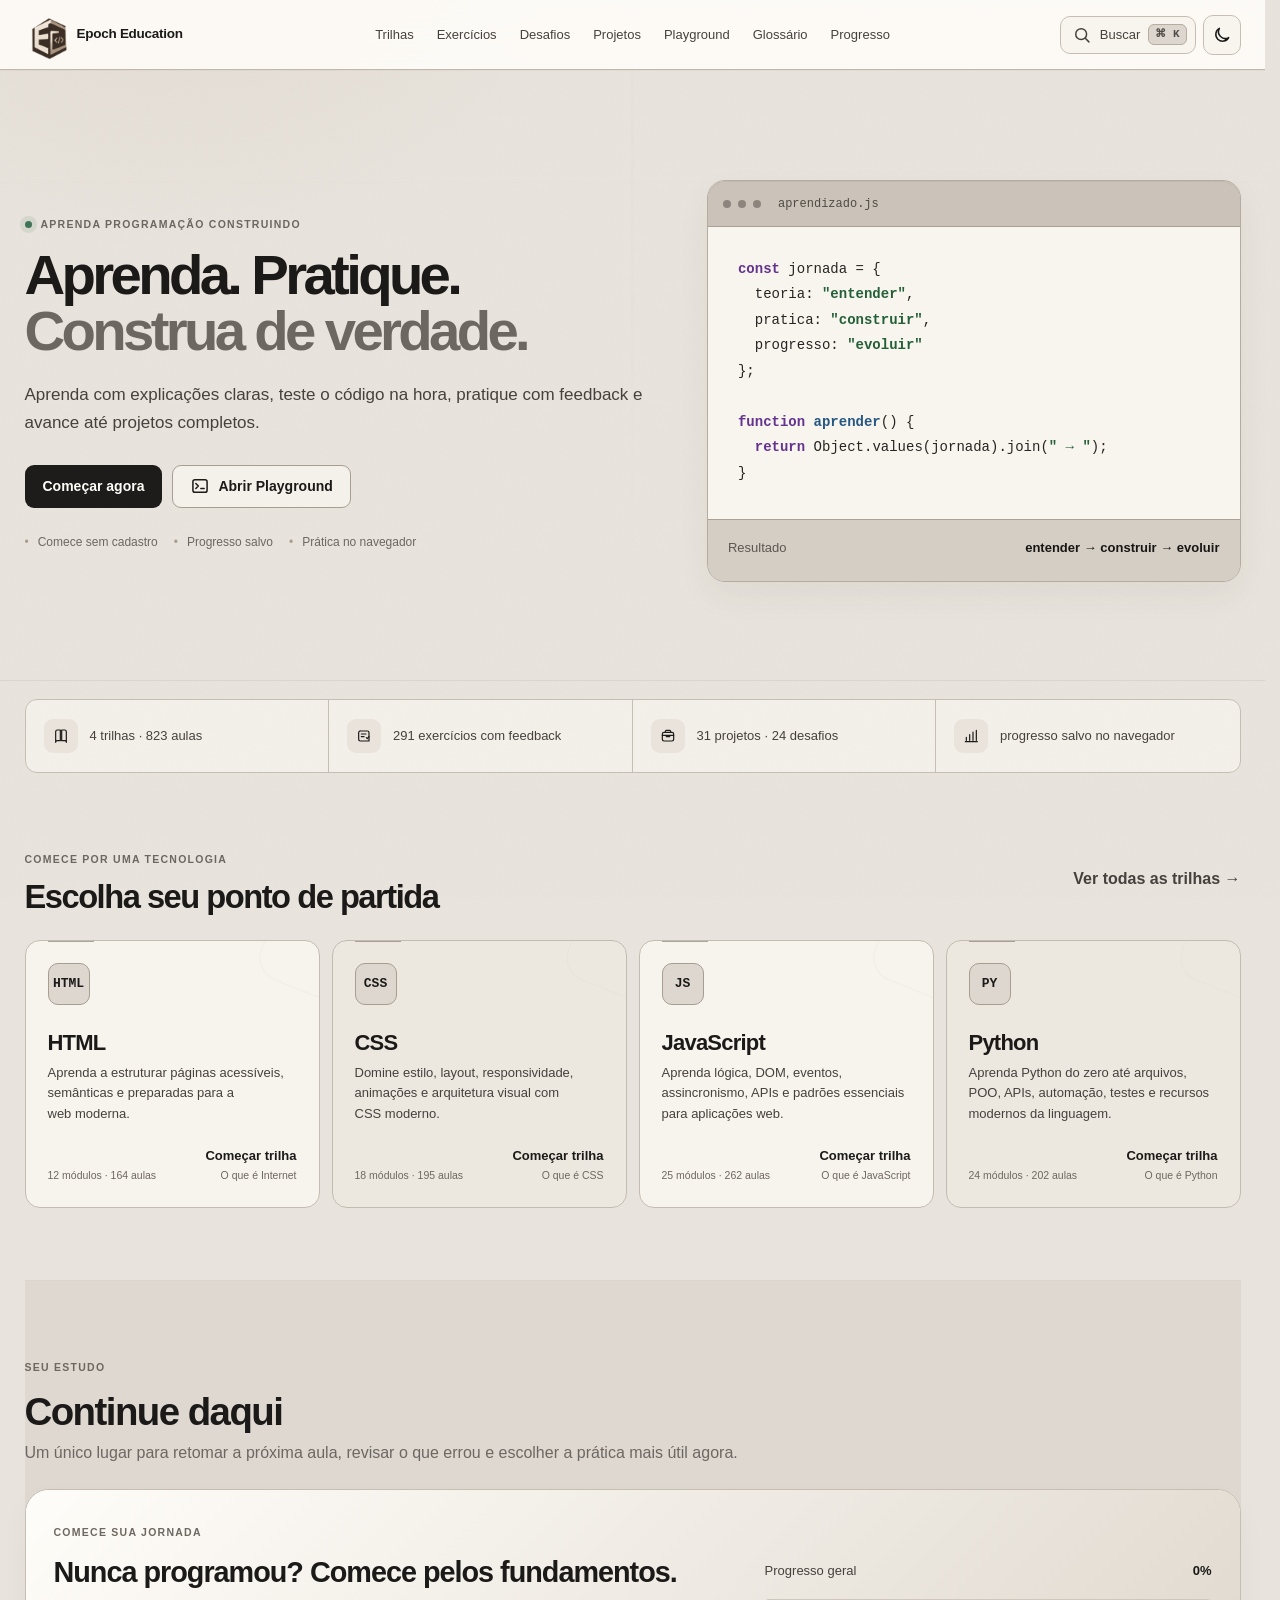
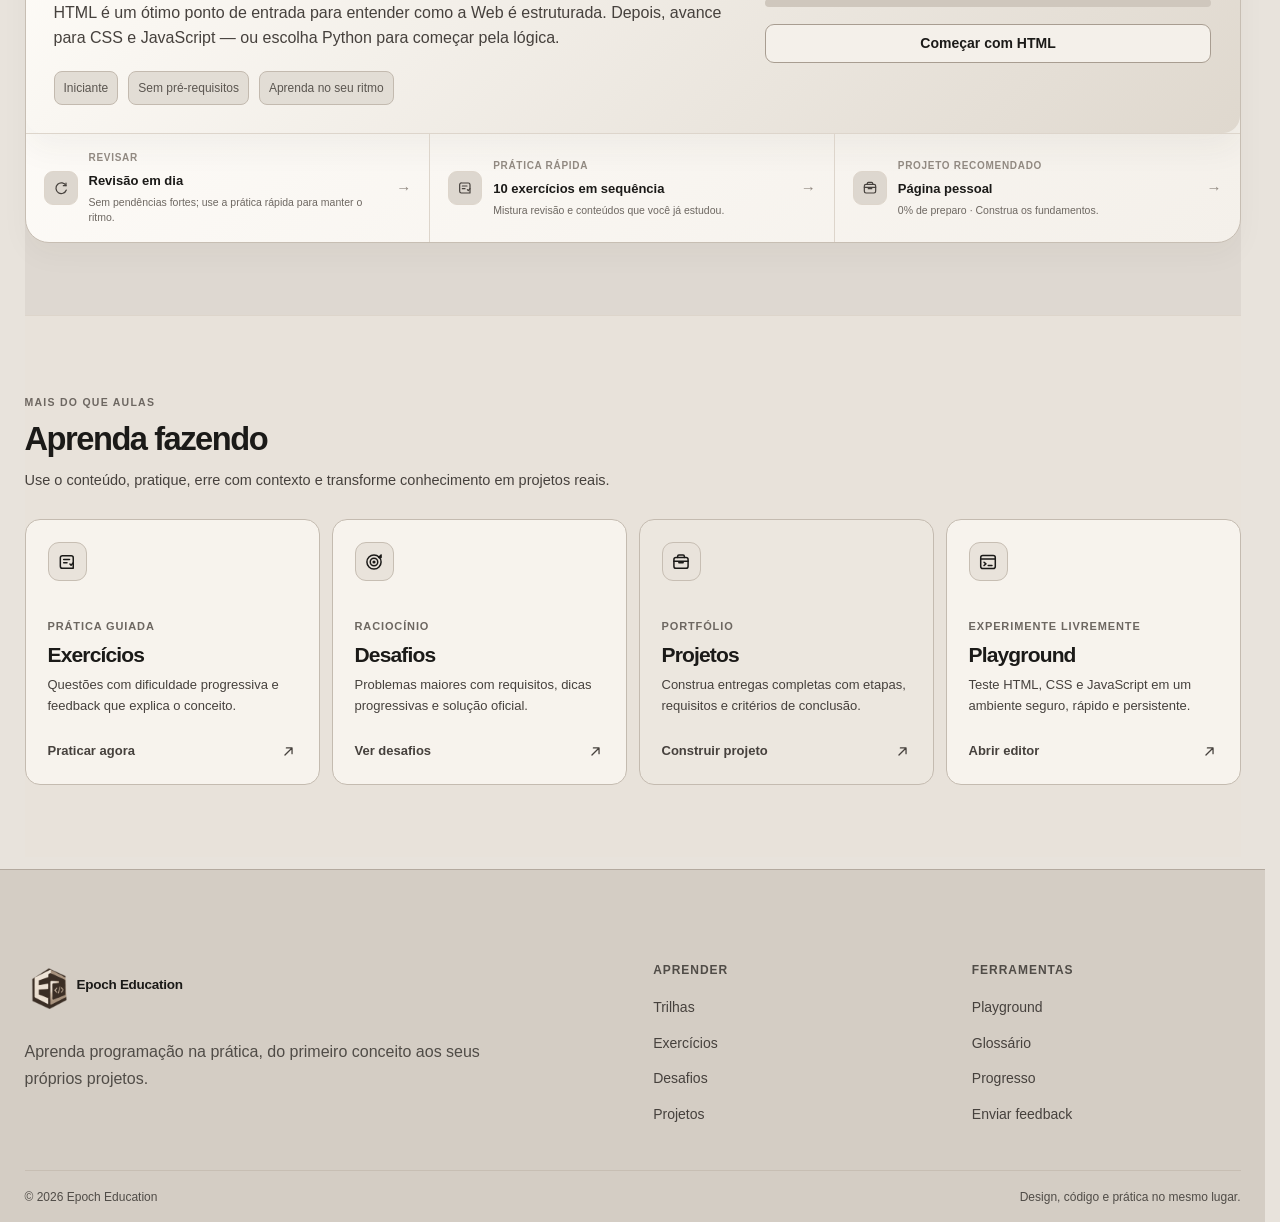
